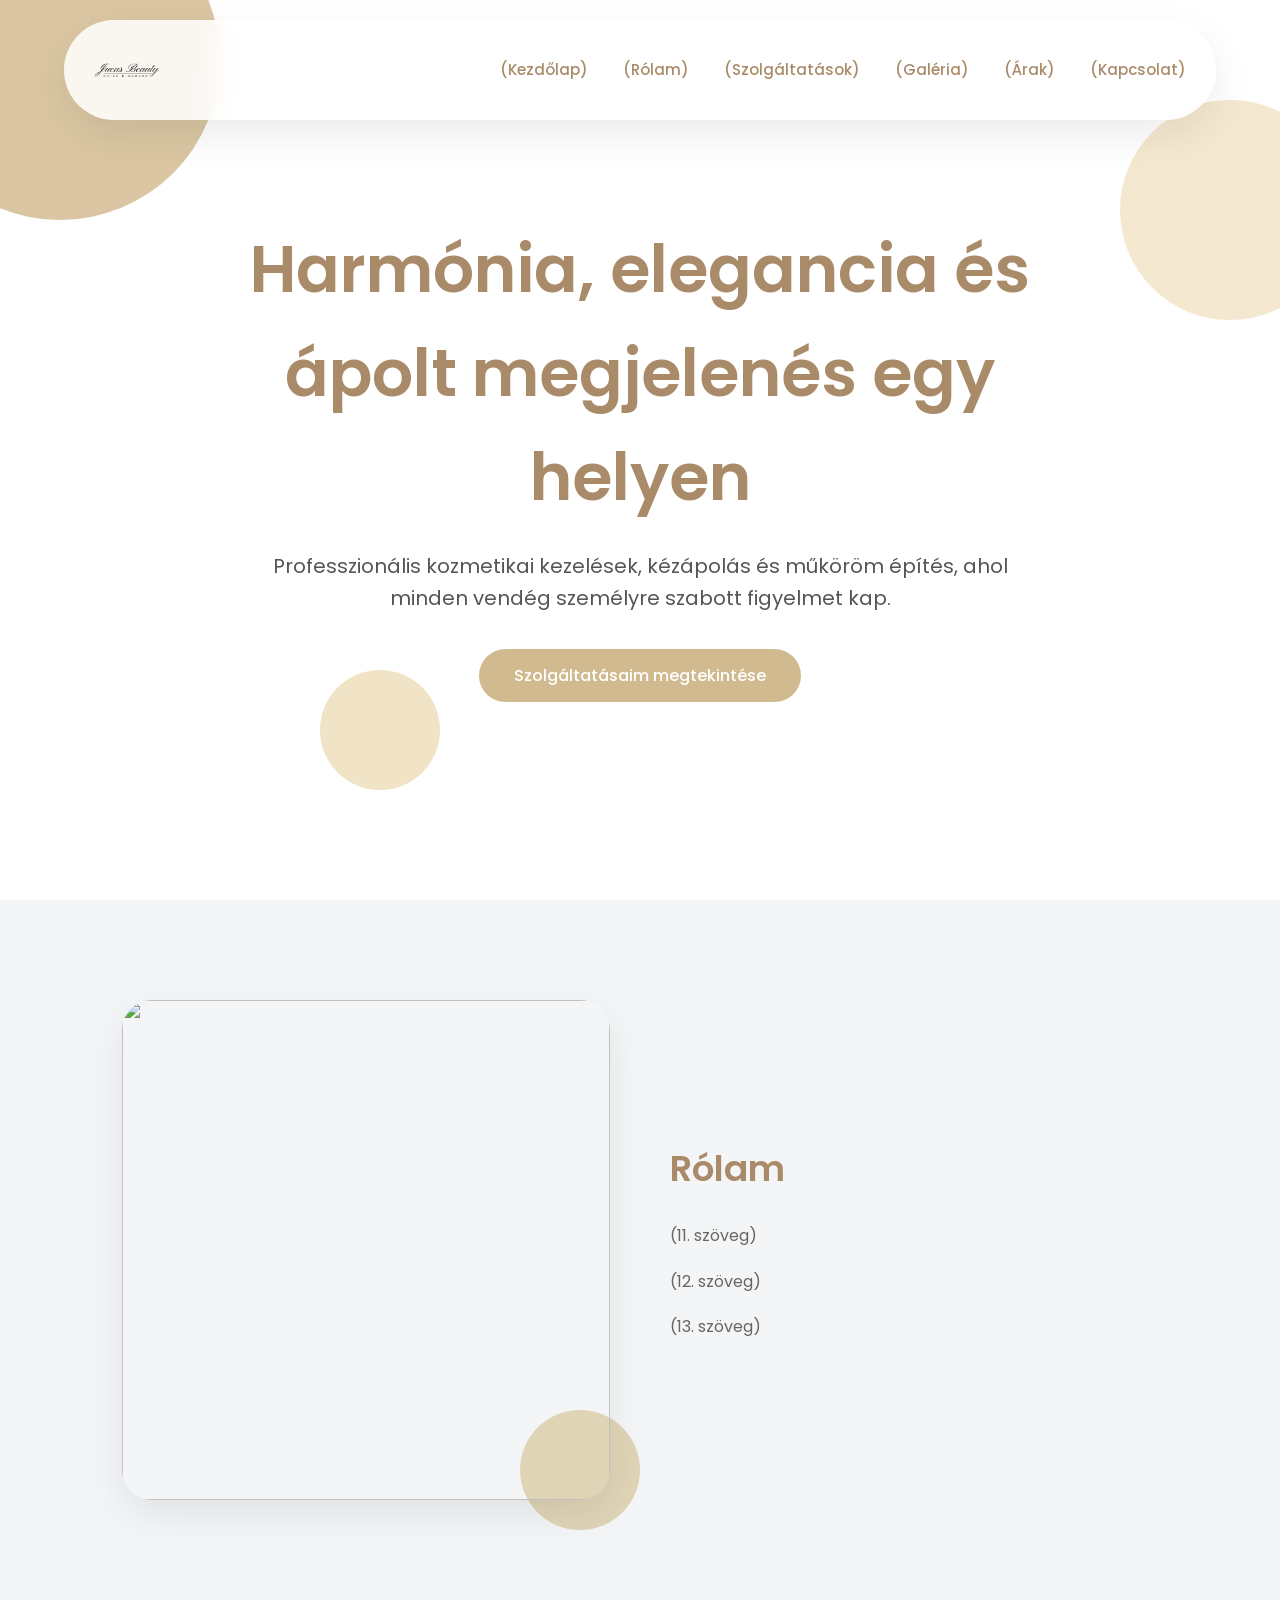
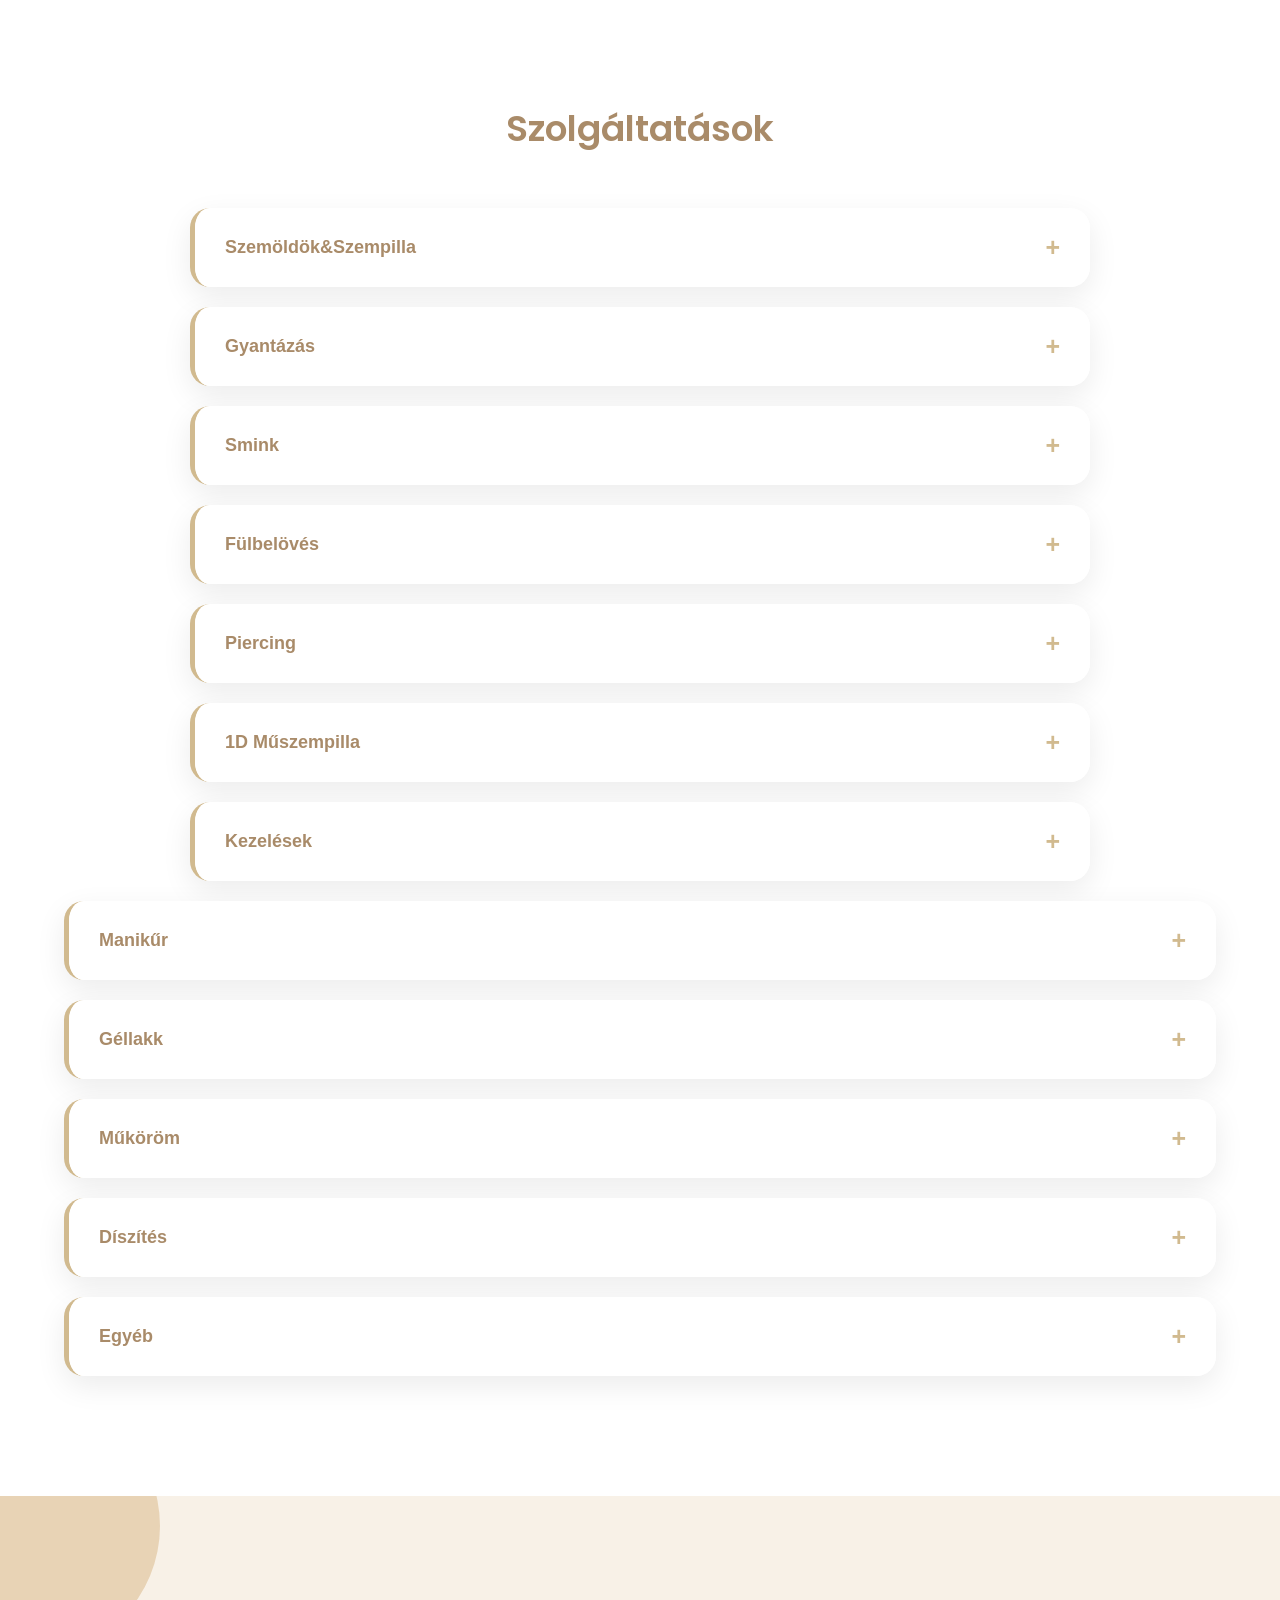
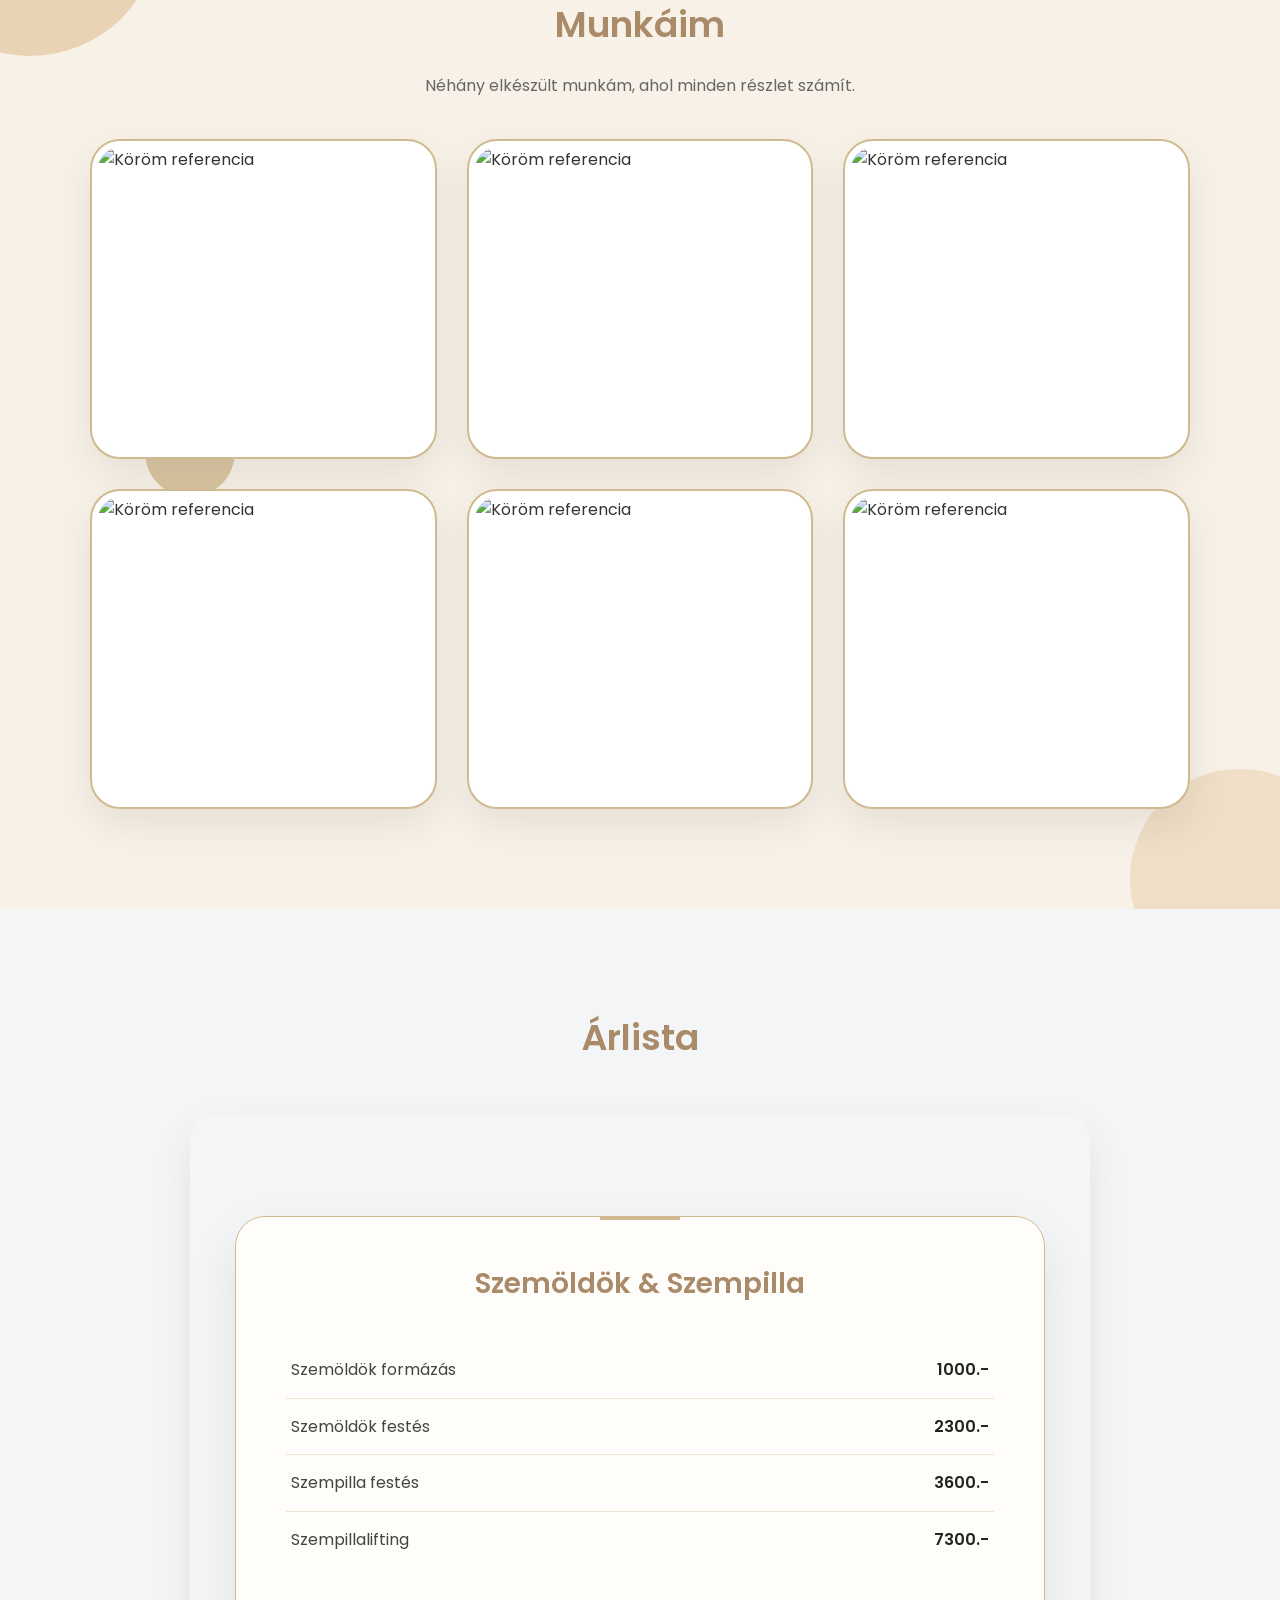
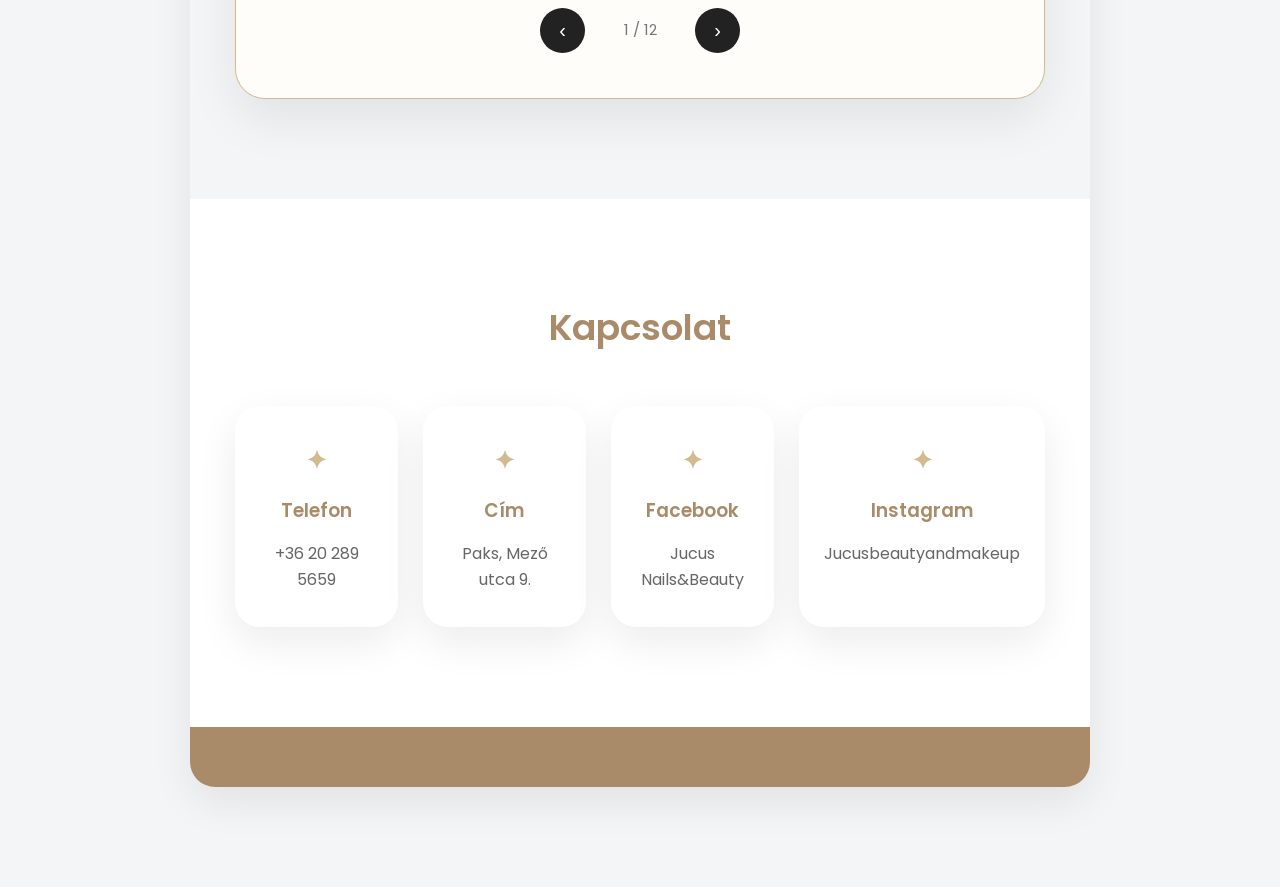
==== index.html @ 6b084287 "Add files via upload" ====
<!DOCTYPE html>
<html lang="hu">
<head>
    <meta charset="UTF-8">
    <meta name="viewport" content="width=device-width, initial-scale=1.0">
    <title>Jucus Beauty&Nails</title>

    <link rel="stylesheet" href="style.css">


    <link rel="icon" href="images/logo.png">

    <link href="https://fonts.googleapis.com/css2?family=Poppins:wght@300;400;500;600;700&display=swap" rel="stylesheet">

</head>

<body>

<!-- ================= NAVBAR ================= -->

<header>

<nav class="navbar">

<div class="logo">

<img src="images/logo.png" alt="Logo" onclick="openLogo()">

</div>

<ul>

<li><a href="#home">(Kezdőlap)</a></li>

<li><a href="#about">(Rólam)</a></li>

<li><a href="#services">(Szolgáltatások)</a></li>

<li><a href="#gallery">(Galéria)</a></li>

<li><a href="#prices">(Árak)</a></li>

<li><a href="#contact">(Kapcsolat)</a></li>

</ul>

<div class="hamburger">

<span></span>
<span></span>
<span></span>

</div>

</nav>

</header>

<!-- ================= HERO ================= -->

<section id="home" class="hero">

    <div class="circle circle-one"></div>
    <div class="circle circle-two"></div>
    <div class="circle circle-three"></div>


<div class="hero-content">

<h1>Harmónia, elegancia és ápolt megjelenés egy helyen</h1>

<p>Professzionális kozmetikai kezelések, kézápolás és műköröm építés, ahol minden vendég személyre szabott figyelmet kap.</p>

<a href="#services" class="btn">
Szolgáltatásaim megtekintése
</a>

</div>

</section>

<!-- ================= ABOUT ================= -->

<section id="about">

<div class="container">

<div class="about-image">

<img src="images/about.jpg">

</div>

<div class="about-text">

<h2>Rólam</h2>

<p>(11. szöveg)</p>

<p>(12. szöveg)</p>

<p>(13. szöveg)</p>

</div>

</div>

</section>

<!-- ================= SERVICES ================= -->

<section id="services" class="fade-in">

<h2>Szolgáltatások</h2>

<div class="accordion">

<div class="accordion-item">

<button class="accordion-header">

Szemöldök&Szempilla

</button>

<div class="accordion-content">

<p>
    ✦ Szemöldök formázás<br>
    ✦ Szemöldök festés<br>
    ✦ Szempilla festés<br>
    ✦ Szempillalifting</p>

</div>

</div>

<div class="accordion-item">

<button class="accordion-header">

Gyantázás

</button>

<div class="accordion-content">

<p> ✦ Bajusz<br>
    ✦ Áll<br>
    ✦ Arc<br>
    ✦ Lábszár<br>
    ✦ Comb<br>
    ✦ Teljes láb<br>
    ✦ Kar könyékig<br>
    ✦ Teljes kar<br>
    ✦ Bikini vonal<br>
    ✦ Intim<br>
    ✦ Hónalj<br>
    ✦ Mellkas<br>
    ✦ Hát<br></p>

</div>

</div>

<div class="accordion-item">

<button class="accordion-header">

Smink

</button>

<div class="accordion-content">

<p> ✦ Nappali Smink<br>
    ✦ Alkalmi Smink<br>
    ✦ Esküvői Smink<br>
    (Tartalmazza a próbasminket)</p>

</div>

</div>

<div class="accordion-item">

<button class="accordion-header">

Fülbelövés

</button>

<div class="accordion-content">

<p>✦ Studex System 75 </p>

</div>

</div>

<div class="accordion-item">

<button class="accordion-header">

Piercing

</button>

<div class="accordion-content">

<p> ✦ Fül<br>
    ✦ Orr<br>
    ✦ Köldök<br>
    ✦ 3% Hidrogén-peroxid oldat<br></p>

</div>

</div>

<div class="accordion-item">

<button class="accordion-header">

1D Műszempilla

</button>

<div class="accordion-content">

<p> ✦ Új szett<br>
    ✦ Töltés<br>
    ✦ Leoldás<br></p>

</div>

</div>

<div class="accordion-item">

<button class="accordion-header">

Kezelések

</button>


<div class="accordion-content">


<div class="treatment">

<button class="treatment-title">
✦ Oxy Bubble Pod
</button>

<div class="treatment-text">
<p>
Az Oxy Bubble Pod egy innovatív, 4 az 1-ben kozmetikai arckezelési technológia, amely a szén-dioxid (CO₂) buborékok erejével belülről serkenti a bőr oxigénellátását, miközben gyengéden hámlaszt, tisztít és mélyen
</p>
</div>

</div>



<div class="treatment">

<button class="treatment-title">
✦ Thesera Telomer
</button>

<div class="treatment-text">
<p>
Professzionális bőrfiatalító hatóanyag-komplex, amely nem csupán a felszíni tüneteket kezeli, hanem sejtszinten, a sejtek biológiai órájára hatva lassítja az öregedési folyamatokat.
</p>
</div>

</div>



<div class="treatment">

<button class="treatment-title">
✦ Thesera Red 42 Kollagen
</button>

<div class="treatment-text">
<p>
Dél-koreai, prémium kategóriás anti-aging kozmetikai arckezelés, amely a 42 °C-os hőterápia, a vörös LED fény és a rétegzett kollagénstimuláció szinergiájára épül.
</p>
</div>

</div>



<div class="treatment">

<button class="treatment-title">
✦ Thesera Exosomas
</button>

<div class="treatment-text">
<p>
Egy orvosi tisztaságú, prémium kategóriás skin booster termékcsalád, amely az őssejtekből származó exoszómák és a fejlett kapszulázási technológia erejével sejtszinten javítja a bőrsejtek teljesítményét és állítja helyre a bőrszövetet.
</p>
</div>

</div>



<div class="treatment">

<button class="treatment-title">
  ✦ Thesera L.Lifting
</button>

<div class="treatment-text">
<p>
Egy világszerte rendkívül népszerű, dél-koreai „folyékony szálbehúzásként” ismert, non-invazív (tű- és fájdalommentes) kozmetikai arckezelés.
</p>
</div>

</div>



<div class="treatment">

<button class="treatment-title">
✦ Ribeskin Betterfill Kollagen
</button>

<div class="treatment-text">
<p>
Egy prémium kategóriás, dél-koreai kollagén-újraépítést támogató skin booster kezelés, olyan komplex hatóanyag-rendszer, amely a bőr saját vázszerkezetének (az extracelluláris mátrixnak vagy ECM-nek) a belső megújulását serkenti.
</p>
</div>

</div>



<div class="treatment">

<button class="treatment-title">
✦ Ribeskin Deep Shoot AA
</button>

<div class="treatment-text">
<p>
A RIBESKIN Deep Shoot AA (Anti-Aging) egy professzionális, többfunkciós skin booster kezelés. Az eljárás különlegessége egy innovatív, előretöltött fecskendő és az arra épített speciális Turtlepin (teknőstű) technológia.
</p>
</div>

</div>



<div class="treatment">

<button class="treatment-title">
✦ Ribeskin Deep Shoot HA
</button>

<div class="treatment-text">
<p>
A RIBESKIN Deep Shoot HA, a koreai márka professzionális, háromszoros erejű mélyhidratáló és szövetfeltöltő skin booster kezelése.
</p>
</div>

</div>



<div class="treatment">

<button class="treatment-title">
✦ Ribeskin Deep Shoot LUMI
</button>

<div class="treatment-text">
<p>
Hiperpigmentáció-elleni, bőrhalványító és tónus-egységesítő skin booster kezelése.
</p>
</div>

</div>



<div class="treatment">

<button class="treatment-title">
✦ Ribeskin Pink Aging
</button>

<div class="treatment-text">
<p>
 Egy prémium kategóriás, globálisan elismert dél-koreai all-in-one bőrfiatalító skin booster kezelés.
</p>
</div>

</div>



<div class="treatment">

<button class="treatment-title">
✦ Tisztítás
</button>

<div class="treatment-text">
<p>
Célja a pórusokban felhalmozódott felesleges faggyú, elhalt hámsejtek és szennyeződések (mitesszerek, pattanások) biztonságos, higiénikus eltávolítása, valamint a bőr gyulladásos folyamatainak csökkentése.
</p>
</div>

</div>



<div class="treatment">

<button class="treatment-title">
✦ Tini kezelés
</button>

<div class="treatment-text">
<p>
Tinédzserekre kifejlesztett kezelés, saját bőrtípusokhoz megfelelően.
</p>
</div>

</div>



<div class="treatment">

<button class="treatment-title">
✦ Masszázs és Pakolás
</button>

<div class="treatment-text">
<p>
Relaxációs folyamat, melyek célja a vendég teljeskörű ellazulása
</p>
</div>

</div>


</div>
</div>






</div>

</div>

<div class="accordion-item">

<button class="accordion-header">

Manikűr

</button>

<div class="accordion-content">

<p> ✦ Klasszikus manikűr<br>
    ✦ Manikűr lakkal</p>

</div>

</div>

<div class="accordion-item">

<button class="accordion-header">

Géllakk

</button>

<div class="accordion-content">

<p> ✦ Géllakk(erősítéssel)<br>
    ✦ Géllakk francia/babyboomer<br>
    ✦ Géllakk eltávolítás<br></p>

</div>

</div>

<div class="accordion-item">

<button class="accordion-header">

Műköröm

</button>

<div class="accordion-content">

<p> ✦ Új szett(Saját körömre, Sablonnal/Tippel)<br>
    ✦ Töltés<br>
    ✦ Francia/Babyboomer<br>
    ✦ Műköröm leszedés<br></p>

</div>

</div>

<div class="accordion-item">

<button class="accordion-header">

Díszítés

</button>

<div class="accordion-content">

<p> ✦ Extra díszítés<br>
    ✦ Kő, Matrica, Festés(Megbeszélés szerint)<br></p>

</div>

</div>

<div class="accordion-item">

<button class="accordion-header">

Egyéb

</button>

<div class="accordion-content">

<p> ✦ Javítás<br>
    ✦ Idegen anyag eltávolítása<br></p>

</div>

</div>

</div>

</section>


<!-- ================= Gallery ================= -->

<section id="gallery">

<h2>Munkáim</h2>

<p class="gallery-text">
Néhány elkészült munkám, ahol minden részlet számít.
</p>

<div class="gallery">

<img src="images/korm1.jpg" alt="Köröm referencia">
<img src="images/korm2.jpg" alt="Köröm referencia">
<img src="images/korm3.jpg" alt="Köröm referencia">
<img src="images/korm4.jpg" alt="Köröm referencia">
<img src="images/korm5.jpg" alt="Köröm referencia">
<img src="images/korm6.jpg" alt="Köröm referencia">

</div>

</section>

<!-- ================= PRICES ================= -->

<section id="prices">

<h2>Árlista</h2>

<div class="price-table">

<table>

<thead>



</thead>
 


<!-- ================= PRICES ================= -->

<section id="prices">




<div class="price-book">


<div class="price-page active">

<h3>Szemöldök & Szempilla</h3>

<p>Szemöldök formázás <span>1000.-</span></p>
<p>Szemöldök festés <span>2300.-</span></p>
<p>Szempilla festés <span>3600.-</span></p>
<p>Szempillalifting <span>7300.-</span></p>

</div>



<div class="price-page">

<h3>Gyantázás</h3>

<p>Bajusz <span>2500.-</span></p>
<p>Áll <span>2500.-</span></p>
<p>Arc <span>6500.-</span></p>
<p>Lábszár <span>5700.-</span></p>
<p>Comb <span>4400.-</span></p>
<p>Teljes láb <span>10100.-</span></p>
<p>Kar könyékig <span>3600.-</span></p>
<p>Teljes kar <span>4200.-</span></p>
<p>Bikini vonal <span>4900.-</span></p>
<p>Intim <span>6400.-</span></p>
<p>Hónalj <span>4200.-</span></p>
<p>Mellkas <span>5200.-</span></p>
<p>Hát <span>5200.-</span></p>

</div>



<div class="price-page">

<h3>Smink</h3>

<p>Nappali smink <span>12.000.-</span></p>
<p>Alkalmi smink <span>17.000.-</span></p>
<p>Esküvői smink <span>46.000.-</span></p>

</div>



<div class="price-page">

<h3>Fülbelövés</h3>

<p>Studex System 75 <span>9700.-</span></p>

</div>



<div class="price-page">

<h3>Piercing</h3>

<p>Fül <span>20.000.-</span></p>
<p>Orr <span>20.000.-</span></p>
<p>Köldök <span>20.000.-</span></p>
<p>Piercing csere <span>3000.-</span></p>
<p>3%-os Hidrogén-peroxid oldat <span>2190.-</span></p>

</div>



<div class="price-page">

<h3>1D Műszempilla</h3>

<p>Új szett <span>12.500.-</span></p>
<p>Töltés <span>7200.-</span></p>
<p>Leoldás <span>4800.-</span></p>

</div>



<div class="price-page">

<h3>Kezelések</h3>

<p>Oxy Bubble Pod <span>19.000.-</span></p>
<p>Thesera Telomer <span>36.000.-</span></p>
<p>Thesera Red 42 Kollagen <span>25.000.-</span></p>
<p>Thesera Exosomas <span>25.000.-</span></p>
<p>Thesera L.Lifting <span>35.000.-</span></p>
<p>Ribeskin Betterfill Kollagen <span>46.000.-</span></p>
<p>Ribeskin Deep Shoot AA <span>46.000.-</span></p>
<p>Ribeskin Deep Shoot HA <span>36.000.-</span></p>
<p>Ribeskin Deep Shoot LUMI <span>36.000.-</span></p>
<p>Ribeskin Pink Aging <span>36.000.-</span></p>
<p>Tisztito kezeles <span>18.200.-</span></p>
<p>Tini kezelés <span>14.500.-</span></p>
<p>Masszázs és Pakolás <span>14.400.-</span></p>

</div>



<div class="price-page">

<h3>Manikűr</h3>

<p>Klasszikus manikűr <span>2650.-</span></p>
<p>Manikűr lakkal <span>5750.-</span></p>

</div>



<div class="price-page">

<h3>Géllakk</h3>

<p>Géllakk erősítéssel <span>7500.-</span></p>
<p>Francia/Babyboomer <span>7900.-</span></p>
<p>Eltávolítás <span>4000.-</span></p>

</div>



<div class="price-page">

<h3>Műköröm</h3>

<p>Új szett (Saját körömre) <span>11.500.-</span></p>
<p>Új szett (Sablon/Tipp) <span>13.000.-</span></p>
<p>Francia/Babyboomer<span>+500.-</span></p>
<p>Töltés <span>9000.-</span></p>
<p>Leszedés <span>6000.-</span></p>

</div>



<div class="price-page">

<h3>Díszítés</h3>

<p>Extra díszítés <span>300.-/db</span></p>
<p>Kő, matrica, festés <span>Megbeszélés szerint</span></p>

</div>



<div class="price-page">

<h3>Egyéb</h3>

<p>Javítás <span>Megbeszélés szerint</span></p>
<p>Idegen anyag eltávolítás <span>6000.-</span></p>

</div>



<div class="price-buttons">

<button onclick="prevPrice()">‹</button>

<span id="pageNumber">
1 / 12
</span>

<button onclick="nextPrice()">›</button>

</div>


</div>


</section>


<!-- ================= CONTACT ================= -->

<section id="contact">

<h2>Kapcsolat</h2>

<div class="contact-box">

<div>

<h3>Telefon</h3>

<p><a href="tel:+36202895659">
    +36 20 289 5659
</a></p>

</div>

<div>

<h3>Cím</h3>

<p>
    <a href="https://www.google.com/maps/search/?api=1&query=Paks+Mező+utca+9" 
target="_blank">

Paks, Mező utca 9.

</a>
</p>

</div>

<div>

<h3>Facebook</h3>

<p>
    <a href="https://www.facebook.com/szepsegkuckopaks/" 
target="_blank">

Jucus Nails&Beauty

</a>
</p>

</div>

<div>

<h3>Instagram</h3>

<p>
    <a href="https://www.instagram.com/jucusbeautyandmakeup"
target="_blank">

Jucusbeautyandmakeup

</a>
</p>

</div>

</div>

</section>

<footer>

<p></p>

</footer>

<button id="topBtn">

↑

</button>


<div id="logoModal" class="logo-modal" onclick="closeLogo()">

    <img src="images/logo.png" alt="Nagy logo">

</div>


<script src="script.js"></script>



</body>
</html>
---- style.css ----
* {
    margin: 0;
    padding: 0;
    box-sizing: border-box;
}


html {
    scroll-behavior: smooth;
}


body {

    font-family: 'Poppins', sans-serif;
    background: #ffffff;
    color: #333;
    line-height: 1.6;

}


img {

    max-width: 100%;
    display: block;

}


a {

    text-decoration: none;
    color: inherit;

}


ul {

    list-style: none;

}


.container {

    width: 90%;
    max-width: 1200px;
    margin: auto;

}



/* =========================================
   2. SZÍNEK ÉS VÁLTOZÓK
========================================= */


:root {

    --primary-blue: #D1BA8F;

    --light-blue: #E0D4B7;

    --dark-blue: #A98B69;

    --gray: #f4f5f7;

    --dark-gray: #555;

    --white: #ffffff;

    --shadow:
    0 15px 40px rgba(0,0,0,0.08);

}



/* =========================================
   GOMBOK
========================================= */


.btn {

    display: inline-block;

    padding: 14px 35px;

    background: var(--primary-blue);

    color: white;

    border-radius: 50px;

    font-weight:500;

    transition:0.3s;

}



.btn:hover {

    background: var(--dark-blue);

    transform: translateY(-3px);

    box-shadow: 0 15px 35px var(--dark-blue);

}



/* =========================================
   CÍMEK
========================================= */


h1,h2,h3 {

    font-weight:600;

}


h2 {

    text-align:center;

    font-size:36px;

    margin-bottom:50px;

    color:var(--dark-blue);

}

/* =========================================
   3. NAVBAR
========================================= */


header {

    position:fixed;

    color: var(--light-blue);

    top:0;

    width:100%;

    z-index:1000;

}



.navbar {


    width:90%;

    max-width:1200px;

    margin:10px auto;

    padding:15px 30px;


    display:flex;

    justify-content:space-between;

    align-items:center;


    background:rgba(255,255,255,0.85);

    backdrop-filter:blur(15px);


    border-radius:50px;


    box-shadow:var(--shadow);


}



.logo img {

    width: 70px;

}



.navbar ul {


    display:flex;

    gap:25px;


}



.navbar ul li a {


    font-size:15px;

    font-weight:500;

    color:var(--dark-blue);

    transition:0.3s;


}



.navbar ul li a:hover {


    color:var(--primary-blue);


}



/* Hamburger */


.hamburger {

    display:none;

    cursor:pointer;

}


.hamburger span {

    display:block;

    width:25px;

    height:3px;

    background:#333;

    margin:5px;

    border-radius:5px;

}



/* =========================================
   HERO SZEKCIÓ
========================================= */


.hero {


    height:100vh;

    position:relative;

    display:flex;

    align-items:center;

    justify-content:center;

    overflow:hidden;


}



.hero-image {


    position:absolute;

    width:100%;

    height:100%;

    object-fit:cover;


}



.hero-overlay {


    position:absolute;

    inset:0;

    background:

    linear-gradient(

    rgba(255,255,255,0.35),

    rgba(255,255,255,0.65)

    );


    z-index:1;


}



.hero-content {


    position:relative;

    z-index:2;

    text-align:center;

    max-width:800px;


}



.hero-content h1 {


    font-size:65px;

    color:var(--dark-blue);

    margin-bottom:20px;


}



.hero-content p {


    font-size:20px;

    color:#555;

    margin-bottom:35px;


}

/* =========================================
   3. NAVBAR
========================================= */


header {

    position:fixed;

    top:0;

    width:100%;

    z-index:1000;

}



.navbar {


    width:90%;

    max-width:1200px;

    margin:20px auto;

    padding:15px 30px;


    display:flex;

    justify-content:space-between;

    align-items:center;


    background:rgba(255,255,255,0.85);

    backdrop-filter:blur(15px);


    border-radius:50px;


    box-shadow:var(--shadow);


}



.logo img {

    width:70px;

}



.navbar ul {


    display:flex;

    gap:35px;


}



.navbar ul li a {


    font-size:15px;

    font-weight:500;

    color:var(--dark-blue);

    transition:0.3s;


}



.navbar ul li a:hover {


    color:var(--primary-blue);


}



/* Hamburger */


.hamburger {

    display:none;

    cursor:pointer;

}


.hamburger span {

    display:block;

    width:25px;

    height:3px;

    background:#333;

    margin:5px;

    border-radius:5px;

}



/* =========================================
   HERO SZEKCIÓ
========================================= */


.hero {

    min-height:100vh;

    padding-top:120px;

    position:relative;

    display:flex;

    align-items:center;

    justify-content:center;

    overflow:hidden;

}



.hero-image {


    position:absolute;

    width:100%;

    height:100%;

    object-fit:cover;


}



.hero-overlay {


    position:absolute;

    inset:0;

    background:

    linear-gradient(

    rgba(255,255,255,0.35),

    rgba(255,255,255,0.65)

    );


    z-index:1;


}



.hero-content {


    position:relative;

    z-index:2;

    text-align:center;

    max-width:800px;


}



.hero-content h1 {


    font-size:65px;

    color:var(--dark-blue);

    margin-bottom:20px;


}



.hero-content p {


    font-size:20px;

    color:#555;

    margin-bottom:35px;


}

/* =========================================
   HERO ANIMÁCIÓ
========================================= */


.hero-content {


    animation:fadeUp 1s ease;


}



@keyframes fadeUp {


    from {

        opacity:0;

        transform:translateY(40px);

    }


    to {

        opacity:1;

        transform:translateY(0);

    }


}



/* =========================================
   SZEKCIÓK ÁLTALÁNOSAN
========================================= */


section {


    padding:100px 5%;


}



#about,
#prices {


    background:var(--gray);


}



/* KÉP HELYEK */


.placeholder {


    background:#ddd;

    min-height:300px;

    display:flex;

    align-items:center;

    justify-content:center;

    color:#777;

    border-radius:20px;


}

/* =========================================
   ABOUT / RÓLAM SZEKCIÓ
========================================= */


#about .container {

    display:grid;

    grid-template-columns:1fr 1fr;

    gap:60px;

    align-items:center;

}



.about-image {

    position:relative;

}



.about-image img {

    width:100%;

    height:500px;

    object-fit:cover;

    border-radius:30px;

    box-shadow:var(--shadow);

}



.about-text h2 {

    text-align:left;

    margin-bottom:25px;

}



.about-text p {

    color:#666;

    margin-bottom:20px;

    font-size:16px;

}



/* dekorációs elem */

.about-image::after {


    content:"";

    position:absolute;

    width:120px;

    height:120px;

    background:var(--light-blue);

    border-radius:50%;


    bottom:-30px;

    right:-30px;


    z-index:-1;


}

/* =========================================
   SERVICES / SZOLGÁLTATÁSOK
========================================= */


#services {

    background:white;

}



#services > h2 {


    margin-bottom:50px;


}



.accordion {


    max-width:900px;

    margin:auto;


}



.accordion-item {


    margin-bottom:20px;

    background:white;


    border-radius:20px;


    overflow:hidden;

    border-left:5px solid var(--primary-blue);


    box-shadow:

    0 10px 30px rgba(0,0,0,0.08);


}



.accordion-header {


    width:100%;


    padding:25px 30px;


    border:none;


    background:white;


    text-align:left;


    font-size:18px;


    font-weight:600;


    color:var(--dark-blue);


    cursor:pointer;


    display:flex;


    justify-content:space-between;


    align-items:center;


    transition:.3s;


}



.accordion-header:hover {


    background:var(--light-blue);


}



/* kis plusz jel */


.accordion-header::after {


    content:"+";


    font-size:25px;


    color:var(--primary-blue);


}



.accordion-header.active::after {


    content:"−";


}



/* lenyíló tartalom */


.accordion-content {


    max-height:0;


    overflow:hidden;


    transition:max-height .4s ease;


    background:#fafafa;


}

.accordion-content.open {
    overflow:visible;
}


.accordion-content p {


    padding:25px 30px;


    color:#666;


}

/* =========================================
   SERVICE HOVER EFFEKT
========================================= */


.accordion-item {


    transition:.3s;


}



.accordion-item:hover {


    transform:translateY(-5px);


}



/* szolgáltatás háttér dekoráció */


#services::before {


    content:"";


    position:absolute;


}


/* =========================================
   PRICES / ÁRLISTA
========================================= */


#prices {

    background:var(--gray);

}



.price-table {


    max-width:900px;

    margin:auto;

    background:white;

    border-radius:25px;

    overflow:hidden;

    box-shadow:var(--shadow);


}



.price-table table {


    width:100%;

    border-collapse:collapse;


}



.price-table thead {


    background:var(--dark-blue);

    color:white;


}



.price-table th {


    padding:22px;

    text-align:left;

    font-size:17px;


}



.price-table td {


    padding:20px 22px;

    border-bottom:1px solid #eee;

    color:#555;


}



.price-table tr {


    transition:.3s;


}



.price-table tbody tr:hover {


    background:var(--light-blue);


}



.price-table td:last-child {


    color:var(--primary-blue);

    font-weight:600;


}



.price-table tbody tr:last-child td {


    border-bottom:none;


}


/* =========================================
   CONTACT / KAPCSOLAT
========================================= */


#contact {


    background:white;


}



.contact-box {


    max-width:1100px;

    margin:auto;


    display:grid;


    grid-template-columns:

    repeat(4,1fr);


    gap:25px;


}



.contact-box div {


    background:white;


    padding:35px 25px;


    text-align:center;


    border-radius:25px;


    box-shadow:var(--shadow);


    transition:.3s;


}



.contact-box div:hover {


    transform:translateY(-8px);


}



.contact-box h3 {


    color:var(--dark-blue);

    margin-bottom:15px;


}



.contact-box p {


    color:#666;


}



/* ikon hely előkészítés */


.contact-box h3::before {


    content:"✦";

    display:block;

    color:var(--primary-blue);

    font-size:25px;

    margin-bottom:15px;


}


/* =========================================
   FOOTER
========================================= */


footer {


    background:var(--dark-blue);


    color:white;


    text-align:center;


    padding:30px;


}



footer p {


    font-size:14px;


}



/* =========================================
   VISSZA A TETEJÉRE GOMB
========================================= */


#topBtn {


    position:fixed;


    right:30px;


    bottom:30px;


    width:50px;


    height:50px;


    border-radius:50%;


    border:none;


    background:var(--primary-blue);


    color:white;


    font-size:22px;


    cursor:pointer;


    display:none;


    box-shadow:var(--shadow);


    transition:.3s;


}



#topBtn:hover {


    background:var(--dark-blue);


    transform:translateY(-5px);


}


/* =========================================
   RESPONSIVE DESIGN
========================================= */


/* TABLET */

@media(max-width: 992px){


    .navbar {

        padding:15px 20px;

    }


    .navbar ul {

        gap:20px;

    }



    .hero-content h1 {


        font-size:50px;


    }



    #about .container {


        grid-template-columns:1fr;


    }



    .about-image img {


        height:400px;


    }



    .contact-box {


        grid-template-columns:

        repeat(2,1fr);


    }



}





/* =========================================
   MOBIL
========================================= */


@media(max-width:768px){


body {

    overflow-x:hidden;

}

.gallery {

    grid-template-columns:repeat(2,1fr);

    gap:12px;

}


.gallery img {

    height:180px;

    border-radius:20px;

    padding:4px;

}

/* NAVBAR */


.navbar {

    margin-top:10px;

}



.navbar ul {


    position:absolute;


    top:80px;


    left:0;


    width:100%;


    background:white;


    flex-direction:column;


    align-items:center;


    padding:30px;


    gap:25px;


    border-radius:25px;


    box-shadow:var(--shadow);


    transform:translateY(-150%);


    transition:.4s;


}



.navbar ul.active {


    transform:translateY(0);


}





.hamburger {


    display:block;


}





/* HERO */


.hero {

    min-height:100vh;

    padding-top:80px;

    position:relative;

    display:flex;

    align-items:center;

    justify-content:center;

    overflow:hidden;

}


.hero-content {

    width:90%;

    max-width:400px;

    margin-top:20px;

}



.hero-content h1 {

    font-size:30px;

    line-height:1.2;

    word-break:normal;

}


.hero-content p {


    font-size:16px;


}




.btn {

    padding:14px 30px;

    display:inline-block;

}





/* CÍMEK */


h2 {


    font-size:28px;


}



/* ABOUT */


.about-text {


    text-align:center;


}



.about-text h2 {


    text-align:center;


}



.about-image img {

    width:100%;

    height:auto;

    border-radius:25px;

}





/* SERVICES */


.accordion-header {

    padding:18px;

    font-size:15px;

    text-align:left;

}


.accordion-content p {


    padding:20px;


}





/* PRICE TABLE */

.price-table {
    overflow:hidden;
    width:100%;
    border-radius:20px;
}


.price-table table {
    min-width:0;
    width:100%;
    font-size:14px;
}


.price-table th {
    padding:15px 10px;
    font-size:14px;
}


.price-table td {
    padding:15px 10px;
}


.price-table td:last-child {
    white-space:nowrap;
}





/* CONTACT */


.contact-box{
    grid-template-columns:1fr;
    gap: 15px;
}


.contact-box div {

    width:100%;

    text-align:center;

}



.contact-box div {


    padding:30px;


}



/* TOP BUTTON */


#topBtn {


    right:20px;


    bottom:20px;


}

.circle-one {

    width:200px;

    height:200px;

}


.circle-two {

    width:140px;

    height:140px;

}


.circle-three {

    width:90px;

    height:90px;

}

}


/* =========================================
   SCROLL ANIMÁCIÓK
========================================= */


.fade-in {


    opacity:0;


    transform:translateY(30px);


    transition:1s;


}



.fade-in.show {


    opacity:1;


    transform:translateY(0);


}



/* KIJELÖLÉS */


::selection {


    background:var(--primary-blue);


    color:white;


}


/* =========================================
   HERO HÁTTÉR KARIKÁK
========================================= */


.hero {

    position:relative;

    overflow:hidden;

    background:white;

}



.hero-content {

    position:relative;

    z-index:5;

}



.circle {

    position:absolute;

    border-radius:50%;

    z-index:1;

}



/* bal felső nagy kör */

.circle-one {

    width:320px;

    height:320px;

    background:#DAC6A2;

    top:-100px;

    left:-100px;

}



/* jobb oldali kör */

.circle-two {

    width:220px;

    height:220px;

    background:#F5E8D0;

    right:-60px;

    top:100px;

}



/* alsó kis kör */

.circle-three {

    width:120px;

    height:120px;

    background:#F1E3C5;

    bottom:110px;

    left:25%;

}

/* MOZGO KÖR */


.circle {

    animation: lebeges 6s ease-in-out infinite;

}


@keyframes lebeges {

    0%, 100% {

        transform: translateY(0);

    }


    50% {

        transform: translateY(-20px);

    }

}




/* LOGO NAGYÍTÁS */

.logo-modal {

    display:none;

    position:fixed;

    top:0;

    left:0;

    width:100%;

    height:100%;

    background:rgba(0,0,0,0.75);

    z-index:99999;

    justify-content:center;

    align-items:center;

}


.logo-modal img {

    width:400px;

    max-width:80%;

    border-radius:30px;

    animation:zoomLogo .3s ease;

}



@keyframes zoomLogo {

    from {

        transform:scale(0.5);

    }


    to {

        transform:scale(1);

    }

}
.logo img {

    cursor:pointer;

    transition:0.3s;

}


.logo img:hover {

    transform:scale(1.08);

}



/* MOBIL FIX */


* {
    box-sizing:border-box;
}


img {
    max-width:100%;
    height:auto;
}



/* =========================================
   GÖRGETÉSRE BEÚSZÓ ANIMÁCIÓ
========================================= */


.fade-in {

    opacity:0;

    transform:translateY(40px);

    transition:1s ease;

}


.fade-in.show {

    opacity:1;

    transform:translateY(0);

}

/* =========================================
   GALÉRIA
========================================= */


#gallery {

    background:white;

}


.gallery-text {

    text-align:center;

    color:#666;

    margin-top:-30px;

    margin-bottom:40px;

}



.gallery {

    max-width:1100px;

    margin:auto;

    display:grid;

    grid-template-columns:repeat(3,1fr);

    gap:30px;

}



.gallery img {

    width:100%;

    height:320px;

    object-fit:cover;

    border-radius:30px;

    border:2px solid var(--primary-blue);

    padding:6px;

    background:white;

    box-shadow:var(--shadow);

    transition:.4s;

}


.gallery img:hover {

    transform: scale(1.03);

}


/* =========================================
   GALÉRIA BÉZS HÁTTÉR + DEKOR KÖRÖK
========================================= */

#gallery {

    background:#F8F1E7;

    position:relative;

    overflow:hidden;

}


/* dekor körök */

#gallery::before,
#gallery::after {

    content:"";

    position:absolute;

    border-radius:50%;

    z-index:0;

}


/* bal felső nagy kör */

#gallery::before {

    width:260px;

    height:260px;

    background:#E8D3B5;

    top:-100px;

    left:-100px;

}


/* jobb alsó nagy kör */

#gallery::after {

    width:220px;

    height:220px;

    background:#F0DFC6;

    bottom:-80px;

    right:-70px;

}


/* képek és szöveg a körök fölött */

#gallery h2,
#gallery .gallery-text,
#gallery .gallery {

    position:relative;

    z-index:2;

}

#gallery .gallery::before {

    content:"";

    position:absolute;

    width:90px;

    height:90px;

    background:#DAC6A2;

    border-radius:50%;

    top:40%;

    left:5%;

    z-index:-1;

}


#gallery .gallery::after {

    content:"";

    position:absolute;

    width:120px;

    height:120px;

    background:#F5E8D0;

    border-radius:50%;

    top:20%;

    right:8%;

    z-index:-1;

}




/* =========================================
   PRÉMIUM LAPOZHATÓ ÁRLISTA
========================================= */


.price-book {

    max-width:900px;

    margin:auto;

    background:#fffdf9;

    border:1px solid var(--primary-blue);

    border-radius:30px;

    padding:45px 50px;

    box-shadow:
    0 20px 50px rgba(0,0,0,0.08);

    position:relative;

    overflow:hidden;

}



/* dekorációs arany vonal */

.price-book::before {

    content:"";

    position:absolute;

    top:0;

    left:50%;

    transform:translateX(-50%);

    width:80px;

    height:3px;

    background:var(--primary-blue);

}



/* oldalak */


.price-page {

    display:none;

    animation:priceFade .4s ease;

}



.price-page.active {

    display:block;

}



@keyframes priceFade {

    from {

        opacity:0;

        transform:translateX(20px);

    }


    to {

        opacity:1;

        transform:translateX(0);

    }

}



/* kategória cím */


.price-page h3 {

    text-align:center;

    color:var(--dark-blue);

    font-size:28px;

    margin-bottom:35px;

    font-weight:600;

}



/* sorok */


.price-page p {

    display:flex;

    justify-content:space-between;

    align-items:center;

    padding:15px 5px;

    border-bottom:1px solid #eee5d5;

    color:#444;

    font-size:16px;

}



.price-page p:last-child {

    border-bottom:none;

}



.price-page span {

    color:#222;

    font-weight:600;

}



/* LAPOZÓ */


.price-buttons {

    display:flex;

    justify-content:center;

    align-items:center;

    gap:25px;

    margin-top:40px;

}



.price-buttons button {


    width:45px;

    height:45px;


    border-radius:50%;


    border:none;


    background:#222;


    color:white;


    font-size:20px;


    cursor:pointer;


    transition:.3s;


}



.price-buttons button:hover {


    background:var(--primary-blue);

    transform:translateY(-3px);

}



/* oldalszám */


#pageNumber {


    font-size:15px;

    color:#777;

    min-width:60px;

    text-align:center;


}



/* MOBIL */

@media(max-width:768px){


.price-book {


    width:100%;

    padding:35px 22px;

    border-radius:25px;

    min-height:520px;


}



.price-page h3 {


    font-size:22px;

    margin-bottom:25px;


}



.price-page p {


    font-size:14px;

    padding:13px 0;


}



.price-buttons {


    margin-top:30px;

    gap:20px;


}



.price-buttons button {


    width:40px;

    height:40px;

    font-size:18px;


}



}




/* =========================================
   KEZELÉSEK BELSŐ LENYÍLÓ ELEMEK
========================================= */


.treatment {

    border-bottom:1px solid #eee;

    display:block;

}


.treatment-title {

    width:100%;

    padding:16px 25px;

    border:none;

    background:#fafafa;

    text-align:left;

    font-size:16px;

    font-weight:500;

    color:var(--dark-blue);

    cursor:pointer;

    transition:.3s;

    position:relative;

}



.treatment-title:hover {

    background:#F5E8D0;

    padding-left:35px;

}



.treatment-title::after {

    content:"+";

    position:absolute;

    right:25px;

    font-size:22px;

    color:var(--primary-blue);

    transition:.3s;

}



.treatment-title.active::after {

    content:"−";

}



.treatment-text {

    max-height:0;

    overflow:hidden;

    background:white;

    transition:max-height .4s ease;

}

.treatment-text.show {

    max-height:300px;

}



.treatment-text p {

    padding:20px 25px;

    color:#666;

    font-size:15px;

    line-height:1.7;

}



/* kis arany díszcsík */

.treatment:first-child {

    border-top:1px solid #D1BA8F;

}



.treatment:last-child {

    border-bottom:1px solid #D1BA8F;

}



/* MOBIL */

@media(max-width:768px){


    .treatment-title {

        padding:15px 18px;

        font-size:15px;

    }


    .treatment-title:hover {

        padding-left:22px;

    }


    .treatment-title::after {

        right:18px;

    }


    .treatment-text p {

        padding:18px;

        font-size:14px;

    }

}
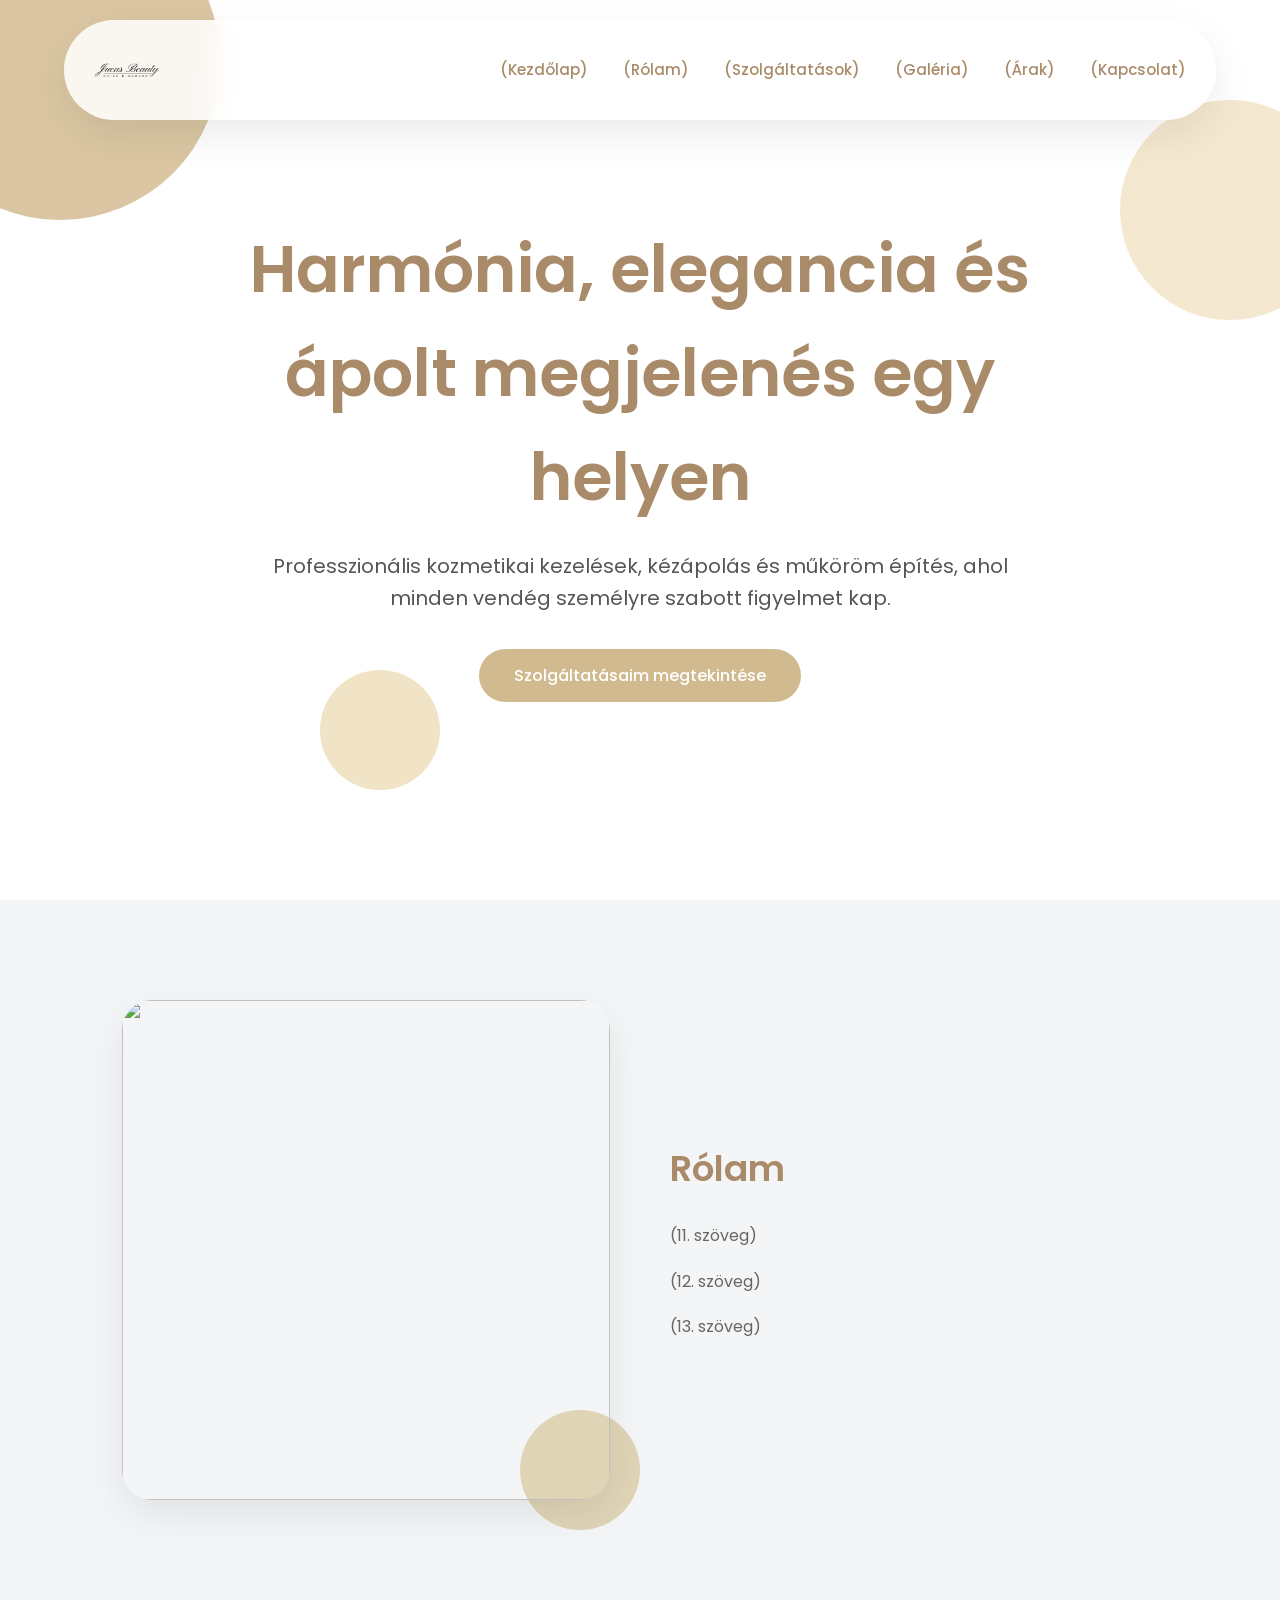
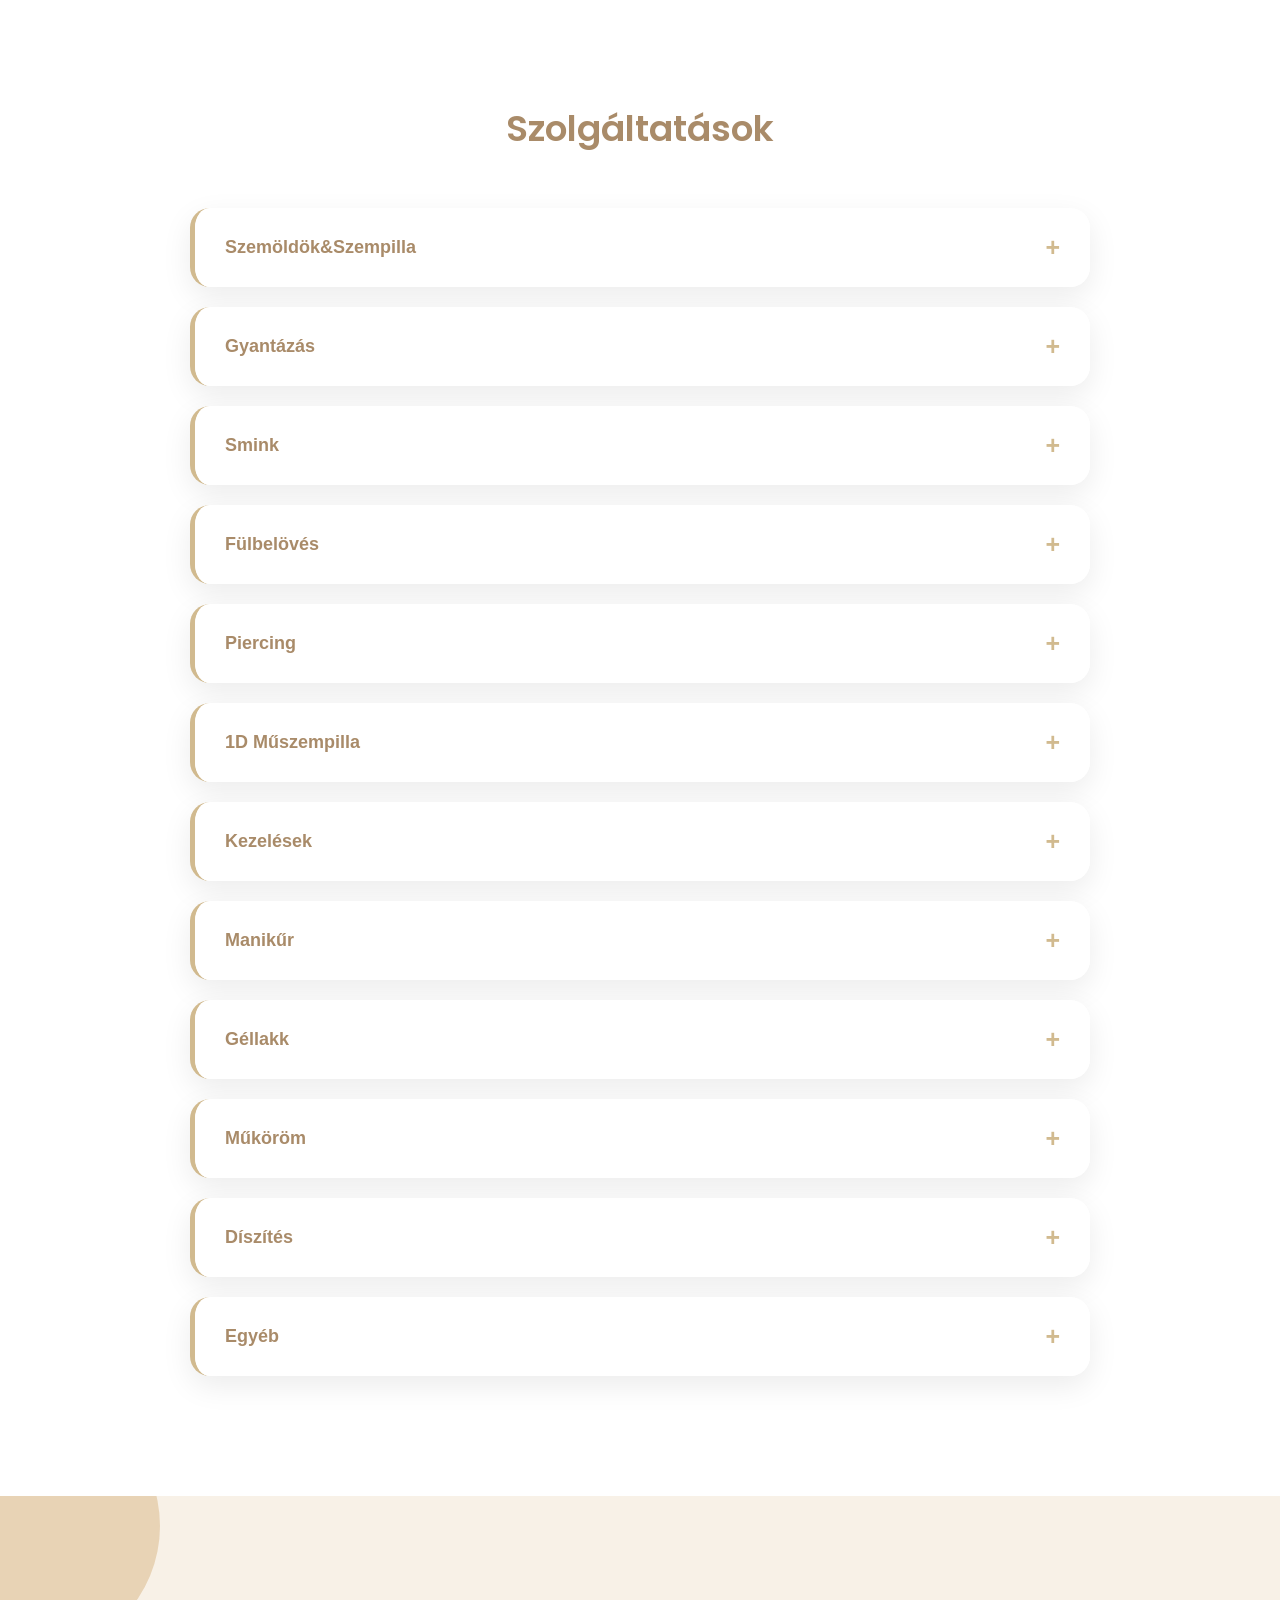
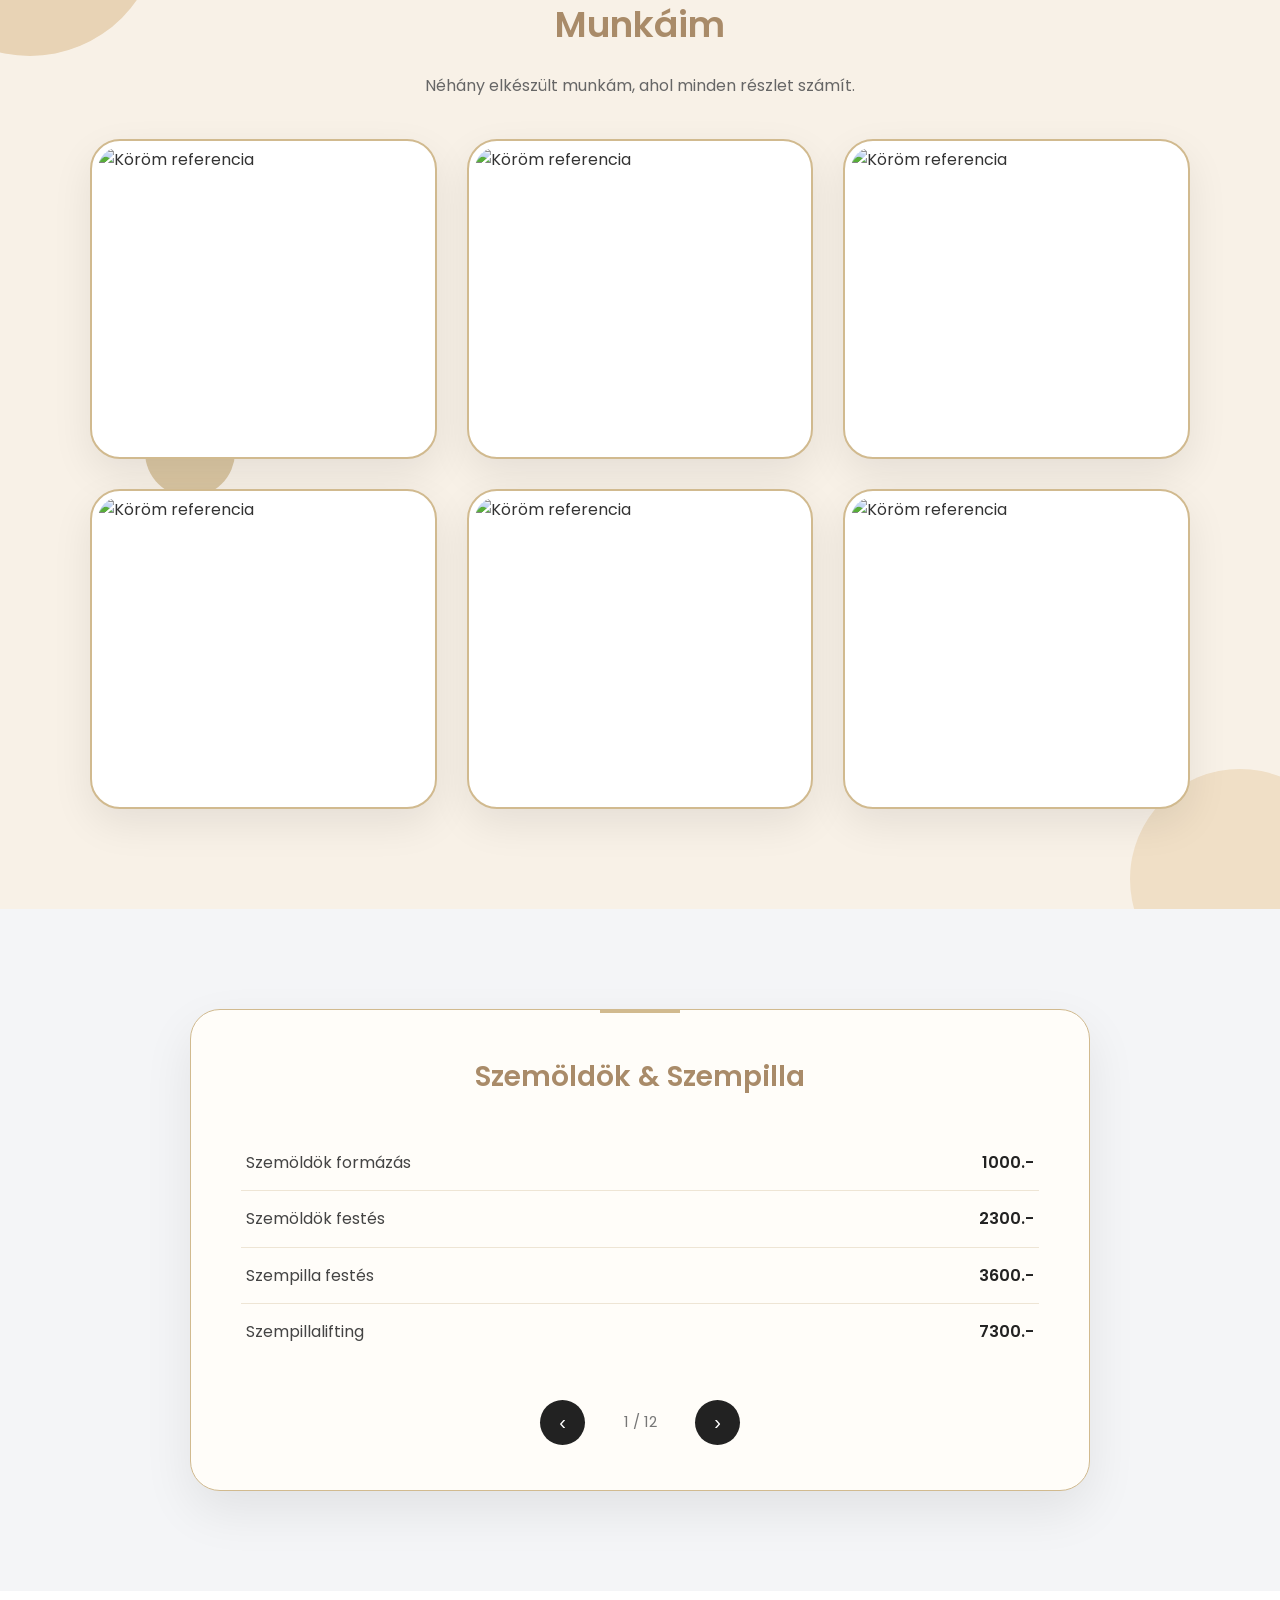
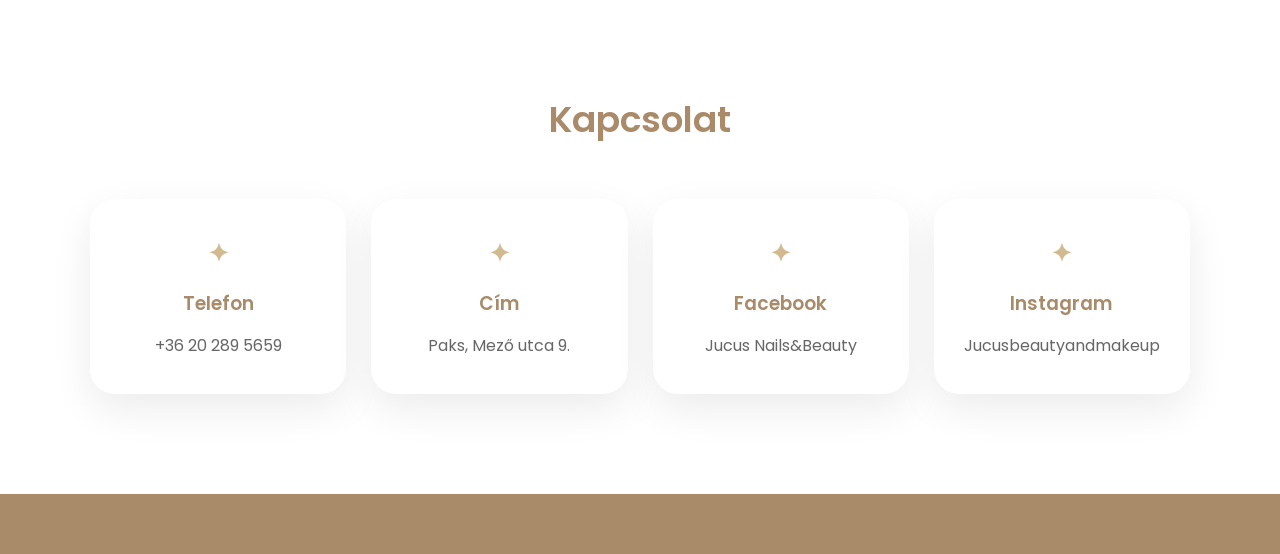
==== commit b0229a29: "Add files via upload" ====
--- a/index.html
+++ b/index.html
@@ -459,13 +459,6 @@
 
 
 
-
-
-
-</div>
-
-</div>
-
 <div class="accordion-item">
 
 <button class="accordion-header">
@@ -571,33 +564,17 @@
 
 <div class="gallery">
 
-<img src="images/korm1.jpg" alt="Köröm referencia">
-<img src="images/korm2.jpg" alt="Köröm referencia">
-<img src="images/korm3.jpg" alt="Köröm referencia">
-<img src="images/korm4.jpg" alt="Köröm referencia">
-<img src="images/korm5.jpg" alt="Köröm referencia">
-<img src="images/korm6.jpg" alt="Köröm referencia">
+<img src="images/korm1.jpg" alt="Köröm referencia"onclick=" openImage(this)">
+<img src="images/korm2.jpg" alt="Köröm referencia"onclick=" openImage(this)">
+<img src="images/korm3.jpg" alt="Köröm referencia"onclick=" openImage(this)">
+<img src="images/korm4.jpg" alt="Köröm referencia"onclick=" openImage(this)">
+<img src="images/korm5.jpg" alt="Köröm referencia"onclick=" openImage(this)">
+<img src="images/korm6.jpg" alt="Köröm referencia"onclick=" openImage(this)">
 
 </div>
 
 </section>
 
-<!-- ================= PRICES ================= -->
-
-<section id="prices">
-
-<h2>Árlista</h2>
-
-<div class="price-table">
-
-<table>
-
-<thead>
-
-
-
-</thead>
- 
 
 
 <!-- ================= PRICES ================= -->
@@ -880,7 +857,25 @@
 </div>
 
 
+
+<div id="imageModal" class="image-modal">
+
+    <button class="prev-btn" onclick="prevImage()">‹</button>
+
+    <img id="modalImage" src="" alt="Nagyított kép">
+
+    <button class="next-btn" onclick="nextImage()">›</button>
+
+</div>
+
 <script src="script.js"></script>
+
+
+
+
+
+
+
 
 
 
--- a/style.css
+++ b/style.css
@@ -964,7 +964,7 @@
 }
 
 .accordion-content.open {
-    overflow:visible;
+    overflow:hidden;
 }
 
 
@@ -2760,4 +2760,127 @@
 
     }
 
-}+}
+
+
+/* Kép nagyítás */
+
+.image-modal{
+
+    position:fixed;
+    inset:0;
+
+    background:rgba(0,0,0,.75);
+
+    backdrop-filter:blur(8px);
+
+    display:flex;
+
+    justify-content:center;
+    align-items:center;
+
+    opacity:0;
+    visibility:hidden;
+
+    transition:.3s;
+
+    z-index:99999;
+
+}
+
+.image-modal.show{
+
+    opacity:1;
+    visibility:visible;
+
+}
+
+.image-modal img{
+
+    max-width:90%;
+    max-height:90vh;
+
+    border-radius:25px;
+
+    border:4px solid white;
+
+    box-shadow:0 20px 60px rgba(0,0,0,.5);
+
+    animation:zoomImage .25s ease;
+
+}
+
+@keyframes zoomImage{
+
+    from{
+
+        transform:scale(.8);
+        opacity:0;
+
+    }
+
+    to{
+
+        transform:scale(1);
+        opacity:1;
+
+    }
+
+}
+
+.prev-btn,
+.next-btn {
+
+    position:absolute;
+
+    top:50%;
+
+    transform:translateY(-50%);
+
+    width:50px;
+
+    height:50px;
+
+    border-radius:50%;
+
+    border:none;
+
+    background:white;
+
+    color:#A98B69;
+
+    font-size:35px;
+
+    cursor:pointer;
+
+    z-index:10;
+
+    transition:.3s;
+
+}
+
+
+.prev-btn:hover,
+.next-btn:hover {
+
+    background:#D1BA8F;
+
+    color:white;
+
+}
+
+
+.prev-btn {
+
+    left:40px;
+
+}
+
+
+.next-btn {
+
+    right:40px;
+
+}
+
+
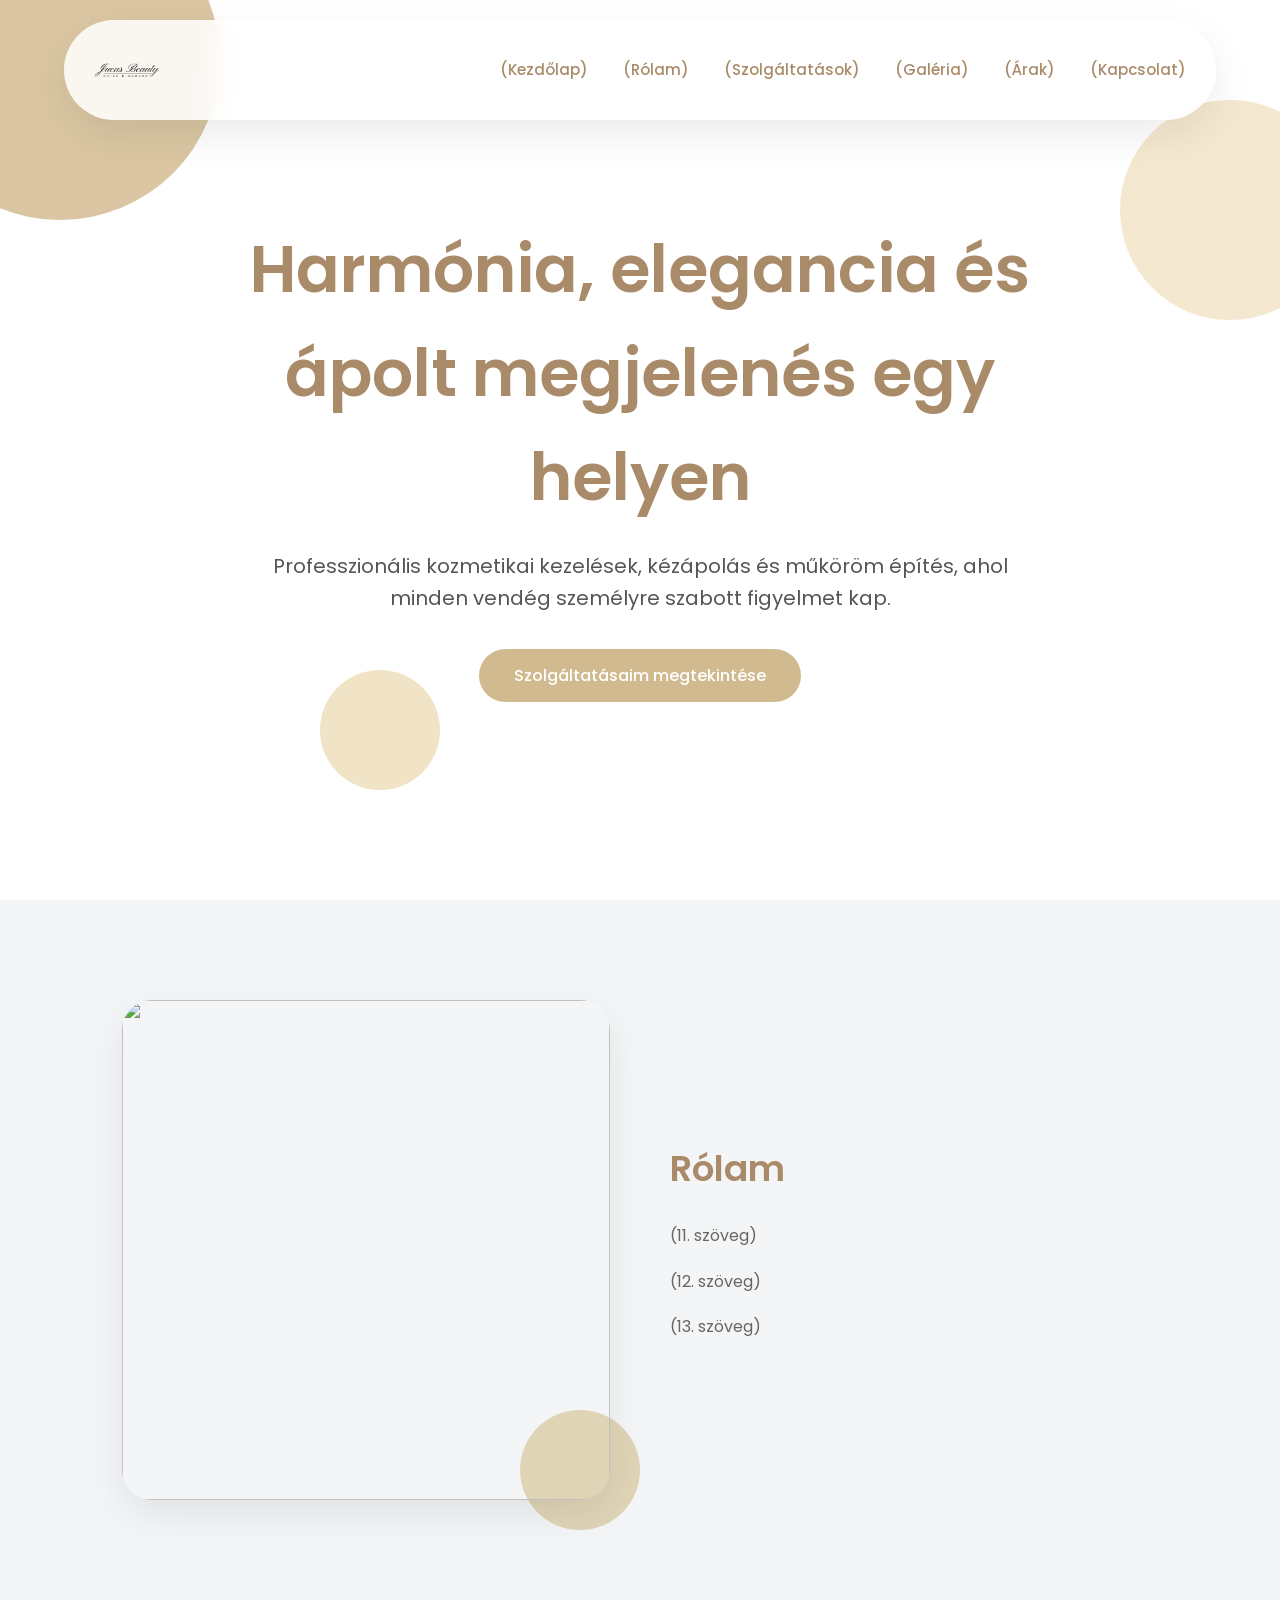
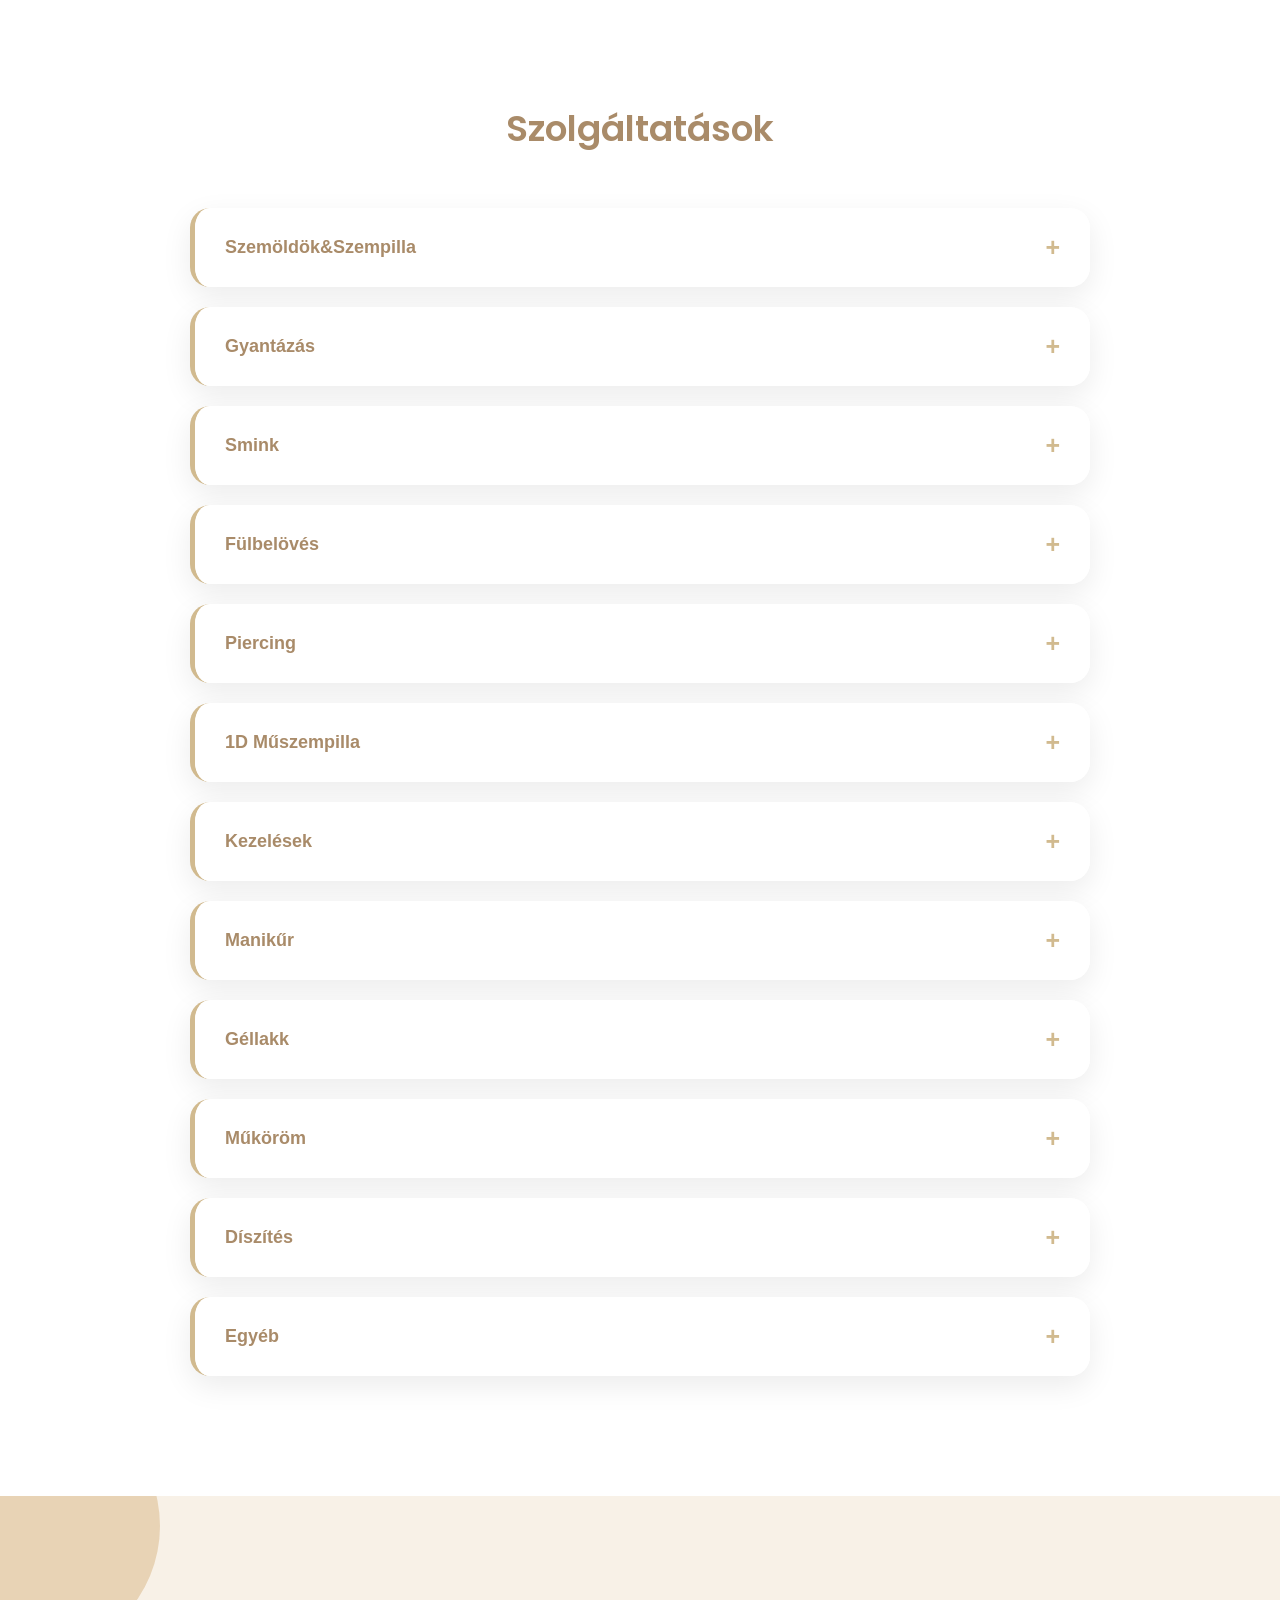
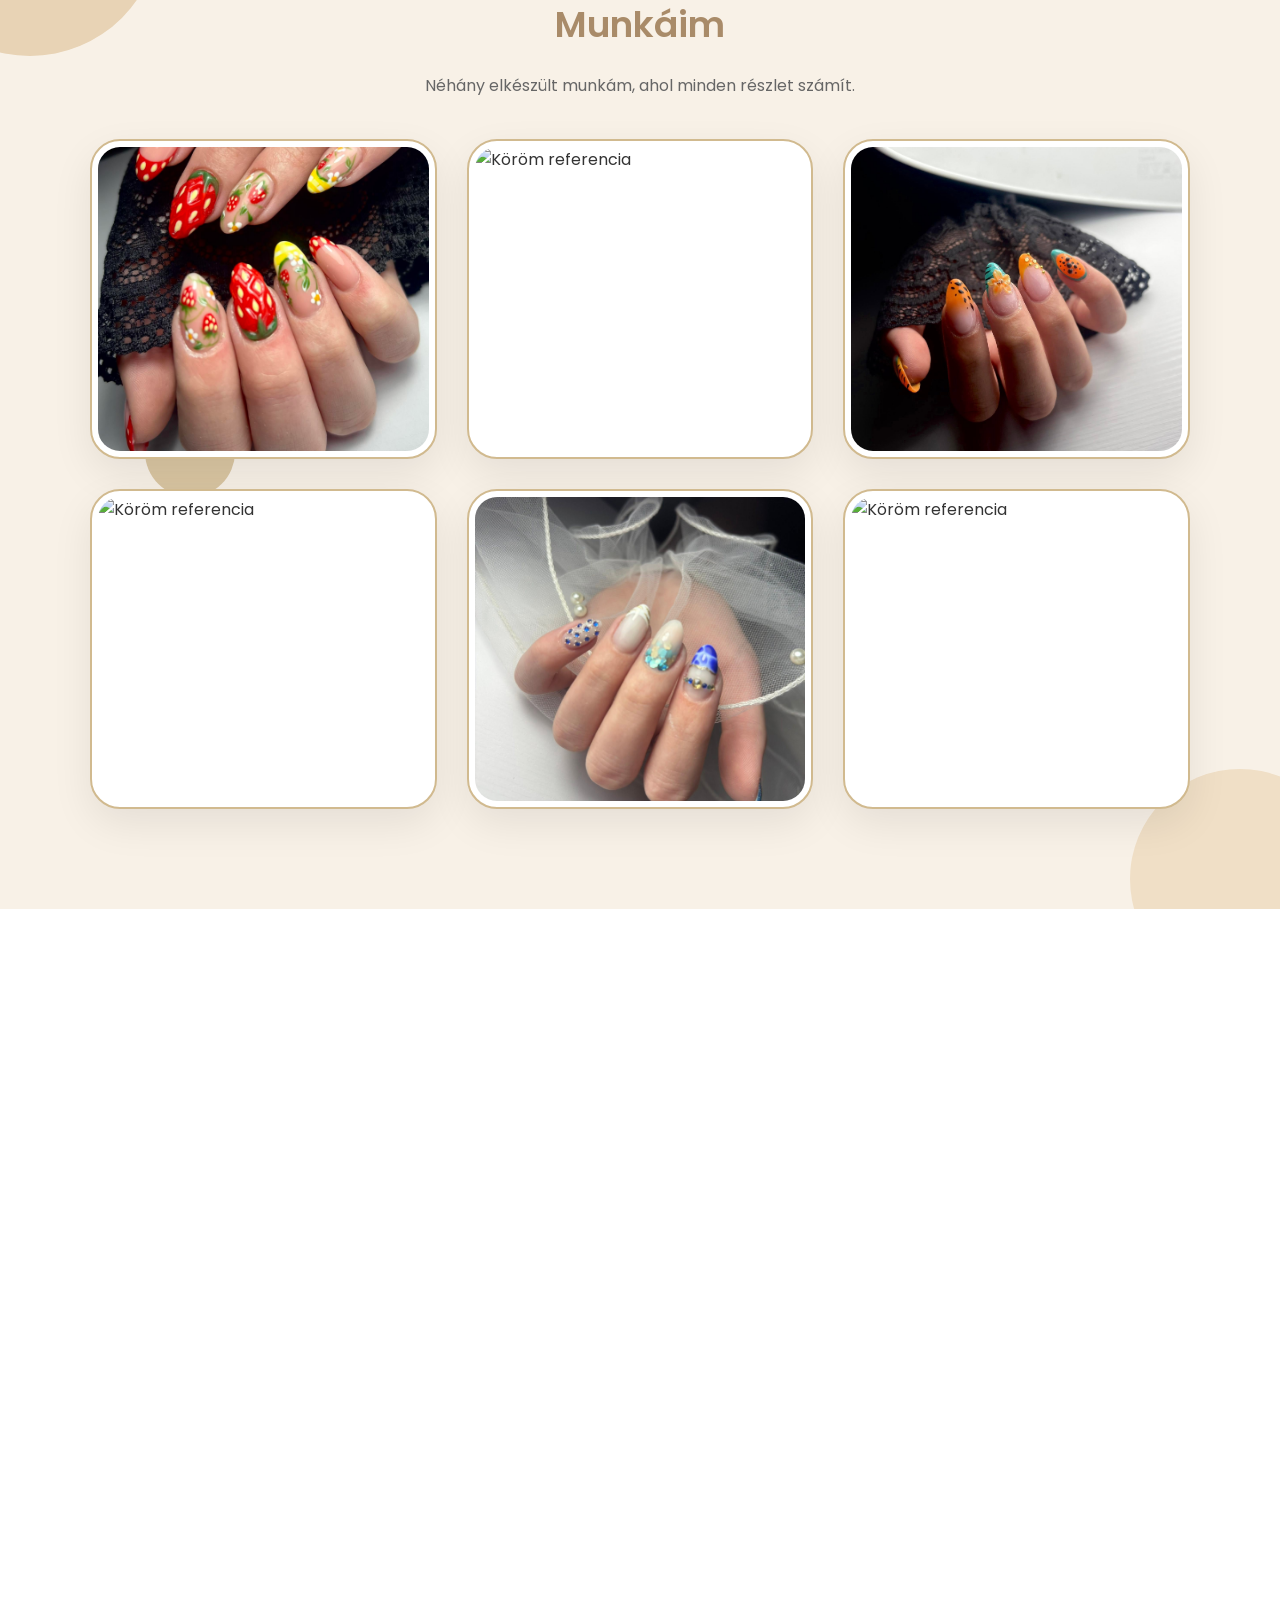
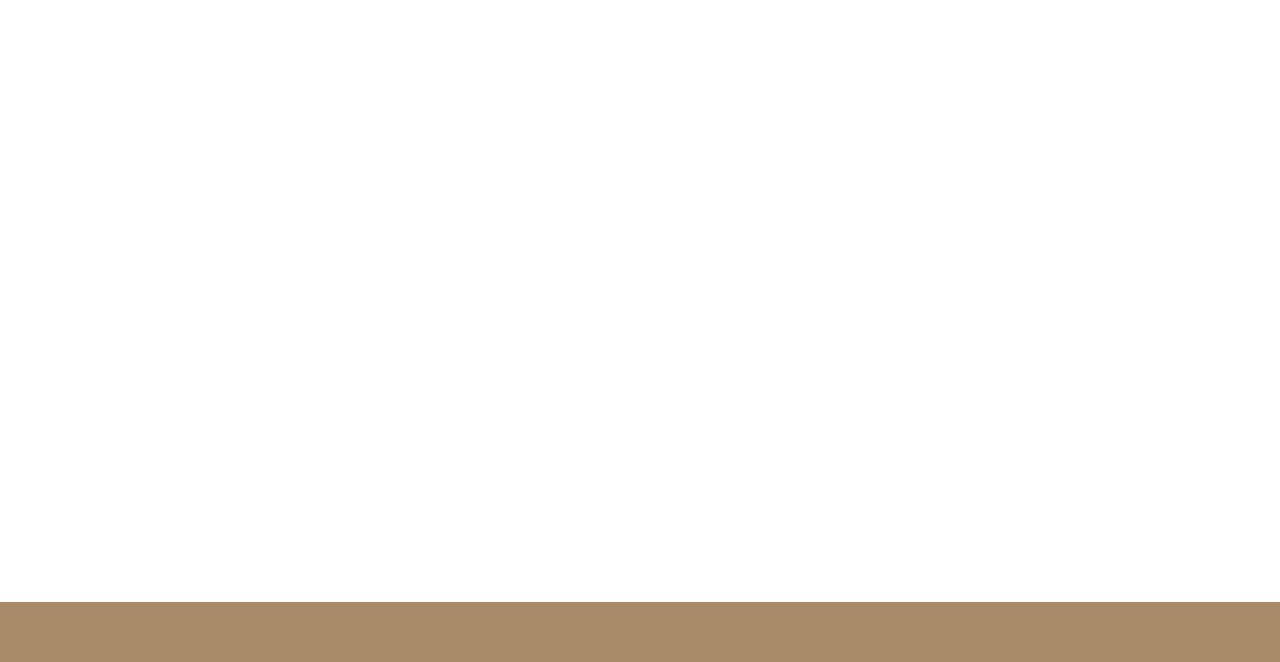
==== commit ab2cbc65: "Add files via upload" ====
--- a/index.html
+++ b/index.html
@@ -581,7 +581,7 @@
 
 <section id="prices">
 
-
+<h2>Árlista</h2>
 
 
 <div class="price-book">
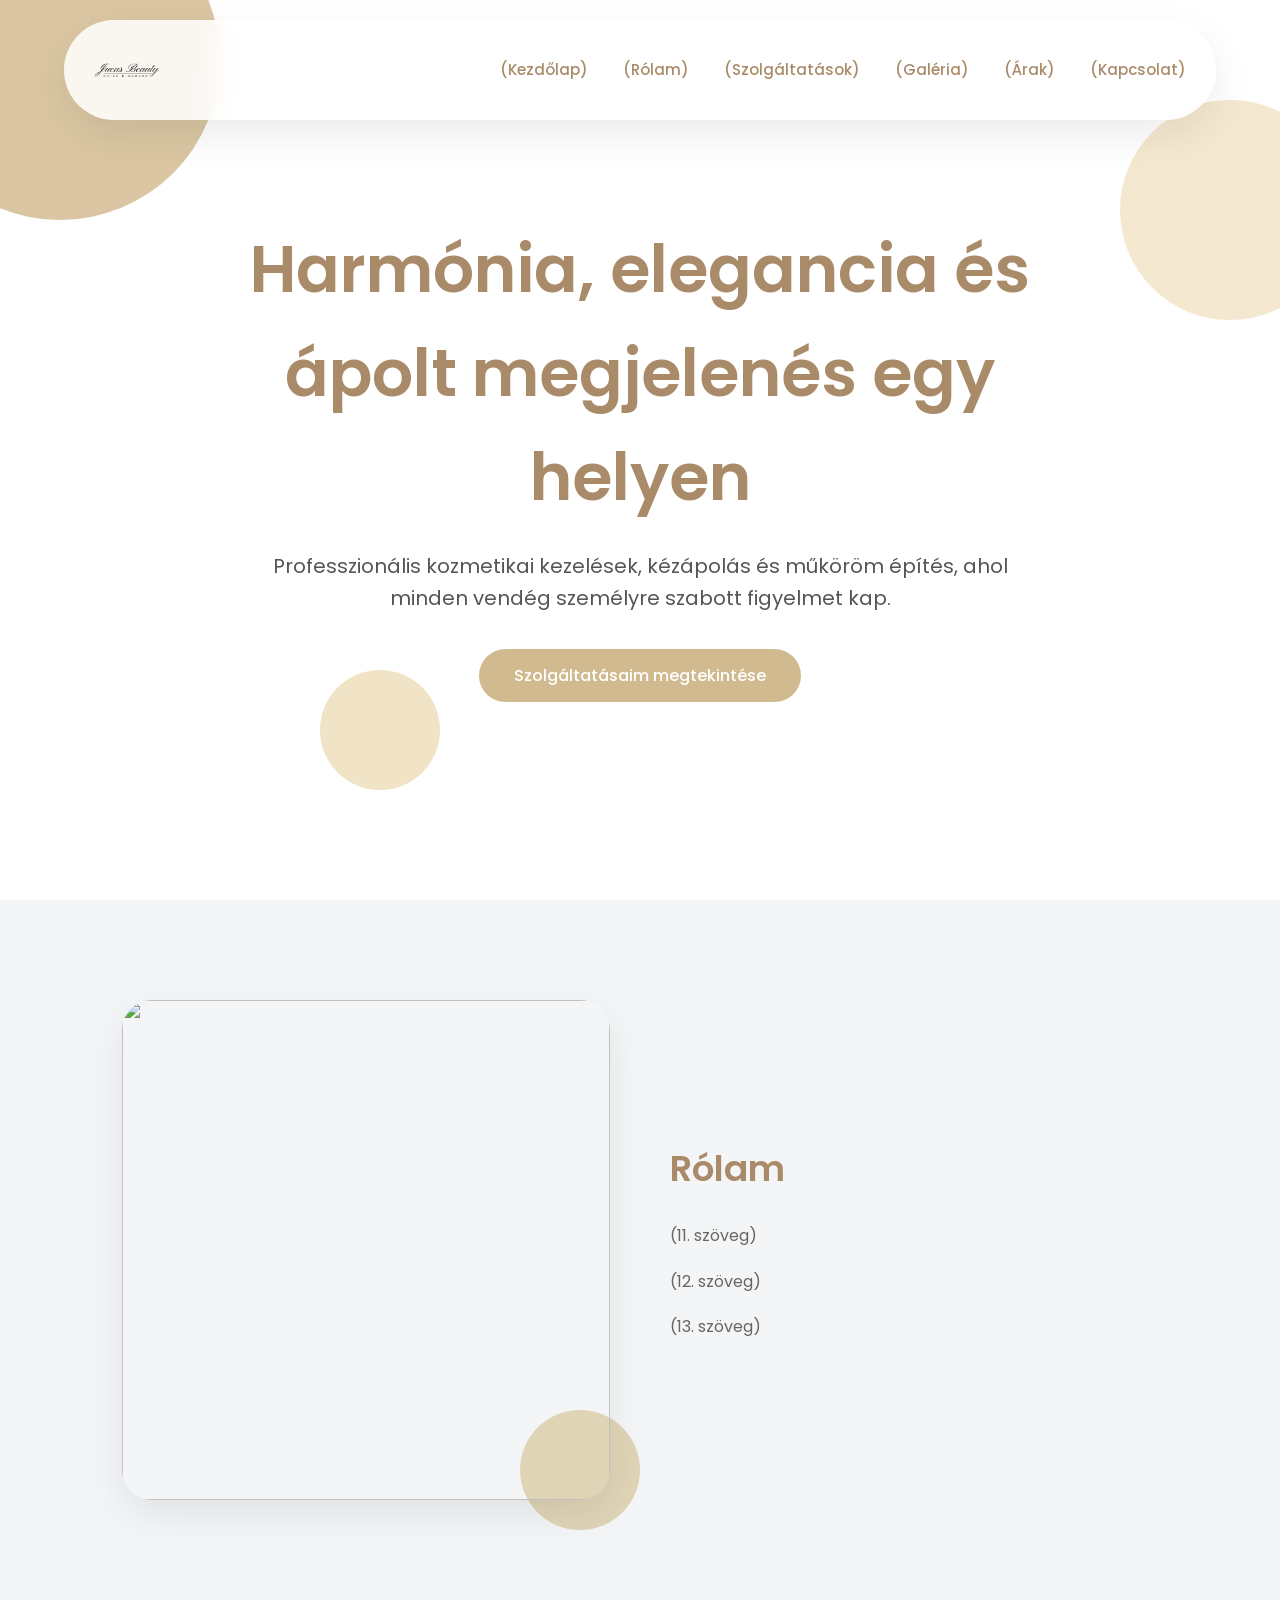
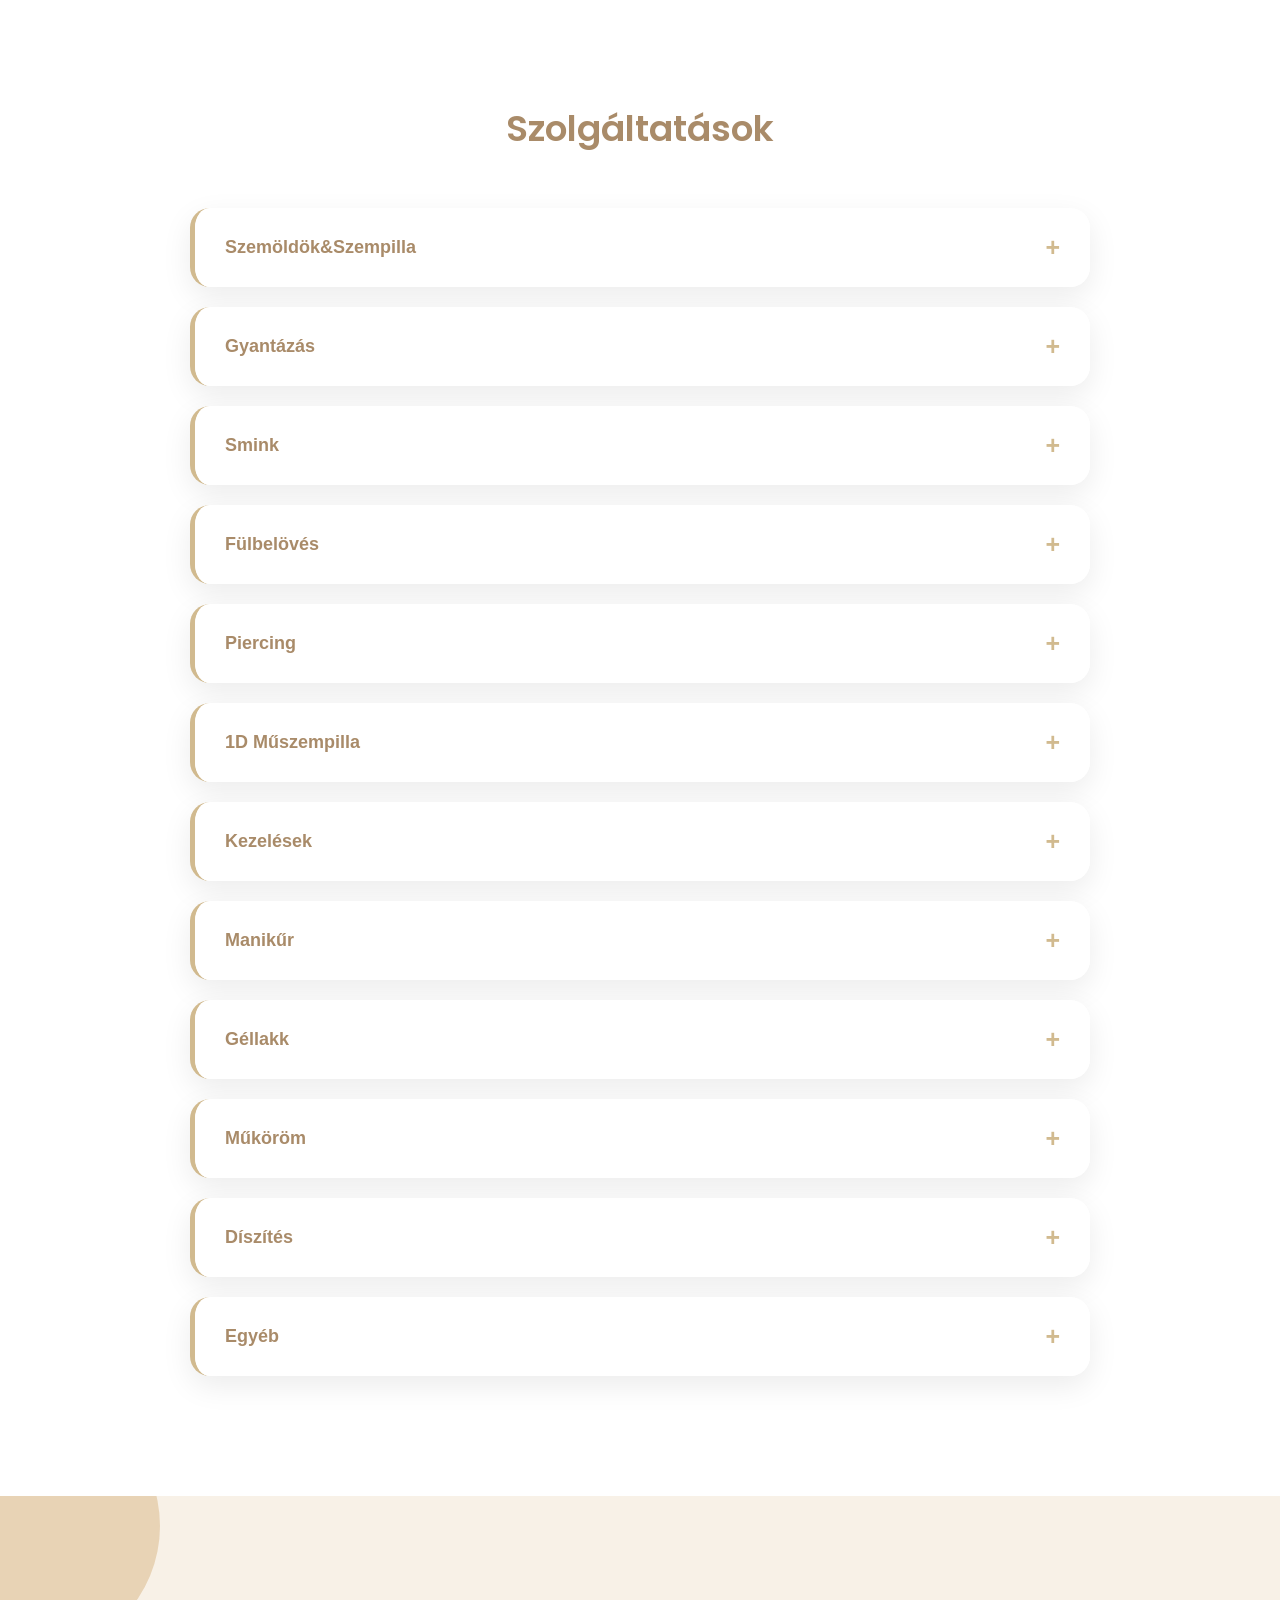
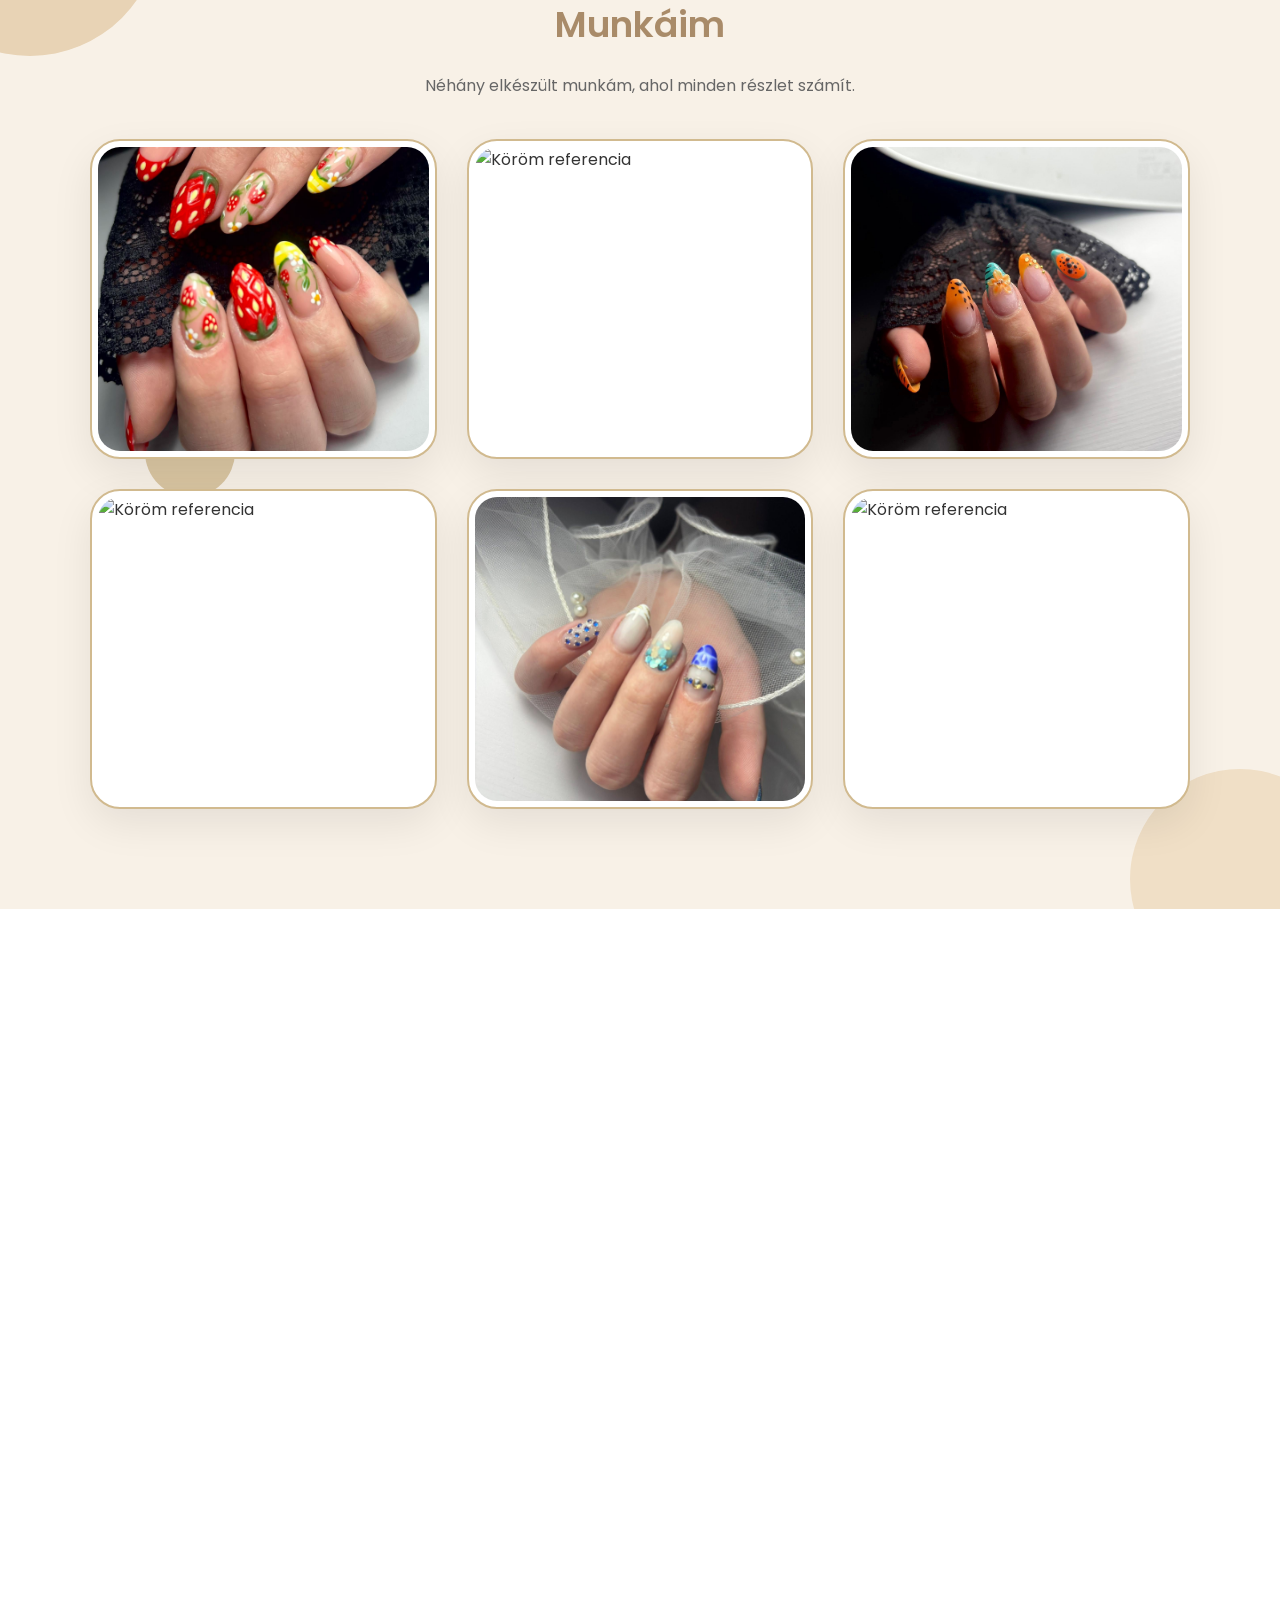
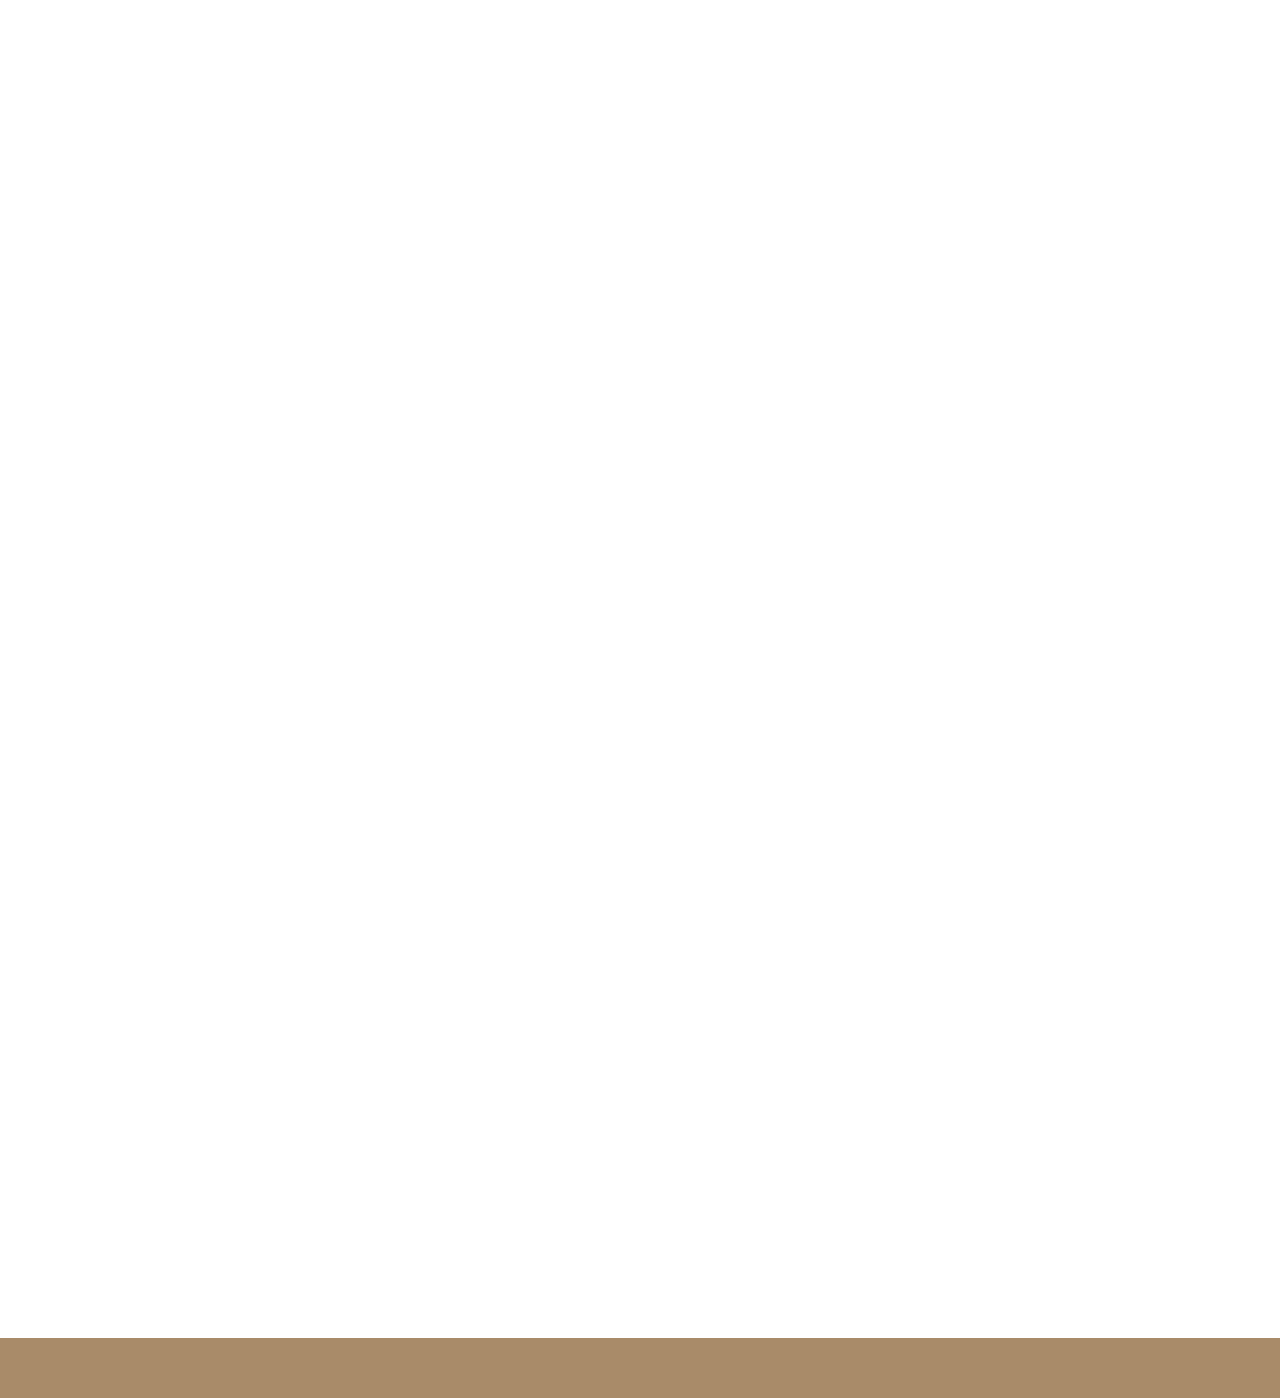
==== commit 99c1564b: "Add files via upload" ====
--- a/index.html
+++ b/index.html
@@ -249,159 +249,456 @@
 
 <div class="treatment">
 
-<button class="treatment-title">
-✦ Oxy Bubble Pod
-</button>
-
-<div class="treatment-text">
-<p>
-Az Oxy Bubble Pod egy innovatív, 4 az 1-ben kozmetikai arckezelési technológia, amely a szén-dioxid (CO₂) buborékok erejével belülről serkenti a bőr oxigénellátását, miközben gyengéden hámlaszt, tisztít és mélyen
-</p>
-</div>
-
-</div>
-
-
-
-<div class="treatment">
-
-<button class="treatment-title">
-✦ Thesera Telomer
-</button>
-
-<div class="treatment-text">
-<p>
-Professzionális bőrfiatalító hatóanyag-komplex, amely nem csupán a felszíni tüneteket kezeli, hanem sejtszinten, a sejtek biológiai órájára hatva lassítja az öregedési folyamatokat.
-</p>
-</div>
-
-</div>
-
-
-
-<div class="treatment">
-
-<button class="treatment-title">
-✦ Thesera Red 42 Kollagen
-</button>
-
-<div class="treatment-text">
-<p>
-Dél-koreai, prémium kategóriás anti-aging kozmetikai arckezelés, amely a 42 °C-os hőterápia, a vörös LED fény és a rétegzett kollagénstimuláció szinergiájára épül.
-</p>
-</div>
-
-</div>
-
-
-
-<div class="treatment">
-
-<button class="treatment-title">
-✦ Thesera Exosomas
-</button>
-
-<div class="treatment-text">
-<p>
-Egy orvosi tisztaságú, prémium kategóriás skin booster termékcsalád, amely az őssejtekből származó exoszómák és a fejlett kapszulázási technológia erejével sejtszinten javítja a bőrsejtek teljesítményét és állítja helyre a bőrszövetet.
-</p>
-</div>
-
-</div>
-
-
-
-<div class="treatment">
-
-<button class="treatment-title">
-  ✦ Thesera L.Lifting
-</button>
-
-<div class="treatment-text">
-<p>
-Egy világszerte rendkívül népszerű, dél-koreai „folyékony szálbehúzásként” ismert, non-invazív (tű- és fájdalommentes) kozmetikai arckezelés.
-</p>
-</div>
-
-</div>
-
-
-
-<div class="treatment">
-
-<button class="treatment-title">
-✦ Ribeskin Betterfill Kollagen
-</button>
-
-<div class="treatment-text">
-<p>
-Egy prémium kategóriás, dél-koreai kollagén-újraépítést támogató skin booster kezelés, olyan komplex hatóanyag-rendszer, amely a bőr saját vázszerkezetének (az extracelluláris mátrixnak vagy ECM-nek) a belső megújulását serkenti.
-</p>
-</div>
-
-</div>
-
-
-
-<div class="treatment">
-
-<button class="treatment-title">
-✦ Ribeskin Deep Shoot AA
-</button>
-
-<div class="treatment-text">
-<p>
-A RIBESKIN Deep Shoot AA (Anti-Aging) egy professzionális, többfunkciós skin booster kezelés. Az eljárás különlegessége egy innovatív, előretöltött fecskendő és az arra épített speciális Turtlepin (teknőstű) technológia.
-</p>
-</div>
-
-</div>
-
-
-
-<div class="treatment">
-
-<button class="treatment-title">
-✦ Ribeskin Deep Shoot HA
-</button>
-
-<div class="treatment-text">
-<p>
-A RIBESKIN Deep Shoot HA, a koreai márka professzionális, háromszoros erejű mélyhidratáló és szövetfeltöltő skin booster kezelése.
-</p>
-</div>
-
-</div>
-
-
-
-<div class="treatment">
-
-<button class="treatment-title">
-✦ Ribeskin Deep Shoot LUMI
-</button>
-
-<div class="treatment-text">
-<p>
-Hiperpigmentáció-elleni, bőrhalványító és tónus-egységesítő skin booster kezelése.
-</p>
-</div>
-
-</div>
-
-
-
-<div class="treatment">
-
-<button class="treatment-title">
-✦ Ribeskin Pink Aging
-</button>
-
-<div class="treatment-text">
-<p>
- Egy prémium kategóriás, globálisan elismert dél-koreai all-in-one bőrfiatalító skin booster kezelés.
-</p>
-</div>
+    <button class="treatment-title">
+        ✦ Oxy Bubble Pod
+    </button>
+
+    <div class="treatment-text">
+
+        <div class="treatment-content">
+
+            <img src="images/oxybubble.jpg" alt="Oxy Bubble Pod">
+
+            <div>
+                <p>
+                    Oxigénterápiás bőrmegújítás és mélytisztítás
+Szeretnéd, ha a bőröd újra üde, telt és élettel teli lenne? Az Oxy Bubble Pod kezelés egy innovatív, fájdalommentes arcesztétikai eljárás, amely a természetes oxigénellátást ötvözi a gyengéd hámlasztással és a hatóanyag-bevitellel.
+A kezelés a népszerű Bohr-hatáson alapul: a bőr felszínén képződő micro-buborékok hatására a szervezet oxigént juttat a kezelt területre belülről kifelé, így serkentve a sejtek megújulását és a vérkeringést.<br>
+                </br>Milyen előnyökre számíthatsz?
+ Ragyogó, üde arcbőr: Azonnal láthatóan csökkenti a fáradtság jeleit.
+ Mélyreható hidratálás: A szérumok hatékonyabban szívódnak fel a sejtek szintjén.
+ Gyengéd bőrmegújítás: Eltávolítja az elhalt hámsejteket dörzsölés és irritáció nélkül.
+ Bőrfeszesítő hatás: Támogatja a kollagéntermelést és javítja a bőr rugalmasságát.
+ Nulla felépülési idő: A kezelés után azonnal visszatérhetsz a napi teendőidhez.<br>
+                </br>Kinek ajánljuk?
+Minden bőrtípusra kiváló választás, különösen akkor, ha:
+ Fáradt, fakó vagy dohányzás miatt elszíneződött a bőröd.
+ Egy fontos esemény előtt azonnali, "red carpet" ragyogásra vágysz.
+ Szeretnéd megelőzni az első finom ráncok kialakulását.
+                </p>
+            </div>
+
+        </div>
+
+    </div>
+
+</div>
+
+
+
+<div class="treatment">
+
+    <button class="treatment-title">
+        ✦ Thesera Telomer
+    </button>
+
+    <div class="treatment-text">
+
+        <div class="treatment-content">
+
+            <img src="images/thesera-telomer.jpg" alt="Thesera Telomer">
+
+            <div>
+                <p>
+                    Sejtszintű fiatalítás és bőrmegújítás
+Szeretnéd visszafordítani az idő kerekét és megelőzni a bőr korai öregedését? A THESERA Telomer kezelés a prémium koreai professzionális bőrápolás csúcskategóriás anti-aging eljárása. A sejtek élettartamát szabályozó telomer-kutatásokon alapuló technológia nemcsak a felületi tüneteket kezeli, hanem a bőr mélyebb rétegeiben indítja be az aktív regenerációt.
+A kezelés célja a sejtek öregedési folyamatának lassítása, a sérült DNS-szerkezet védelme és az arc kontúrjainak látványos feszesítése.<br>
+                </br>Milyen előnyökre számíthatsz?
+ Sejtszintű anti-aging: Támogatja a sejtek megújulási képességét és hosszabb élettartamát.
+ Látványos lifting hatás: Feszesíti az megereszkedett kontúrokat és javítja a bőr rugalmasságát.
+ Ráncfeltöltés és simítás: Csökkenti a finom vonalak és a mélyebb ráncok láthatóságát.
+ Intenzív sejtszintű hidratálás: Helyreállítja a bőr természetes védőrétegét (barrier) és nedvességtartalmát.
+ Egyenletes bőrtónus: Csökkenti a pigmentációt és egészséges, üde ragyogást kölcsönöz az arcnak.<br>
+                </br>Kinek ajánljuk?
+A THESERA Telomer kezelés ideális választás, ha:
+ Elmúltál 30-35 éves, és szeretnéd megelőzni vagy kezelni a bőröregedés első jeleit.
+ Úgy érzed, a bőröd veszített a rugalmasságából, tömörségéből és feszességéből.
+ Hatékony, tűmentes és fájdalommentes alternatívát keresel az intenzív megfiatalodásra.
+                </p>
+            </div>
+
+        </div>
+
+    </div>
+
+</div>
+
+
+<div class="treatment">
+
+    <button class="treatment-title">
+        ✦ Thesera Red 42 Kollagen
+    </button>
+
+    <div class="treatment-text">
+
+        <div class="treatment-content">
+
+            <img src="images/thesera-red42.jpg" alt="Thesera Red 42 Kollagen">
+
+            <div>
+                <p>
+                    Prémium kollagén-mátrixos arcfiatalítás
+Szeretnéd visszaadni a bőrödnek a fiatalság tömörségét és rugalmasságát? A THESERA RED 42 egy olyan innovatív, tűmentes anti-aging kezelés, amely a legújabb koreai bőrápolási technológiával juttatja a kollagént és az aktív tápanyagokat közvetlenül a bőr mélyebb rétegeibe.
+A kezelés kulcsa a 42-es kollagén komplex és a nanotechnológiás szállítási rendszer, amely segít feltölteni a sejtközötti állományt, kisimítani a ráncokat és intenzíven tömöríteni a bőr szerkezetét.<br>
+                </br>Milyen előnyökre számíthatsz?
+ Intenzív ráncfeltöltés: Csökkenti a finom vonalakat és a mélyebb mimikai ráncokat.
+ Bőrtömörség javítása: Helyreállítja a megereszkedett bőr rugalmasságát és feszességét.
+ Mélyrétegű hidratálás: A kollagén-mátrix megköti a nedvességet a sejtekben, megelőzve a kiszáradást.
+ Azonnali "plumping" (feltöltő) hatás: A bőr már az első alkalom után érezhetően dúsabb és kisimultabb lesz.
+ Fájdalommentes és biztonságos: Tűk és gyógyulási idő nélkül érsz el látványos eredményt.<br>
+                </br>Kinek ajánljuk?
+A THESERA RED 42 kezelés tökéletes választás, ha:
+ Bőröd veszített a rugalmasságából, tömörségéből és feszességéből.
+ Látványos megoldást keresel a mimikai ráncok és a kontúrok megereszkedése ellen.
+ Tűmentes, pihentető, mégis orvos-esztétikai hatékonyságú anti-aging kezelésre vágysz.
+                </p>
+            </div>
+
+        </div>
+
+    </div>
+
+</div>
+
+
+
+<div class="treatment">
+
+    <button class="treatment-title">
+        ✦ Thesera Exosomas
+    </button>
+
+    <div class="treatment-text">
+
+        <div class="treatment-content">
+
+            <img src="images/thesera-exosomas.jpg" alt="Thesera Exosomas">
+
+            <div>
+                <p>
+                    Kezelések – Sejtszintű bőrmegújítás és sejtközi kommunikáció
+Készen állsz a modern bőrápolás legújabb áttörésére? A THESERA Signature Exoszóma kezelések a sejtközi információátadás úttörő technológiájára épülnek. Az exoszómák apró, természetes sejthordozók, amelyek képesek közvetlenül a bőrsejtekhez eljutni, és "utasítást" adni nekik a regenerációra, a kollagéntermelésre és az öngyógyításra.
+A szabadalmaztatott Twin-Exosome™ kapszulázási technológiával készült ampullák orvosi tisztaságú skin booster hatóanyagokat juttatnak el a bőr mélyebb rétegeibe, garantálva a hosszan tartó és látványos eredményt.
+Milyen előnyökre számíthatsz?
+ Intenzív sejtszintű regeneráció: Újraindítja a sejtek természetes megújulási folyamatait.
+ Személyre szabott megoldások: A bőröd aktuális állapotához igazítható hatóanyag-koktélok (hidratálás, öregedésgátlás, pigmentfolt-halványítás vagy gyulladáscsökkentés).
+ Bőrtónus és textúra javítása: Összehúzza a pórusokat, kisimítja az apróbb ráncokat és egyenletessé teszi a bőrfelszínt.
+ Maximális felszívódás: A nanotechnológiás kapszulázásnak köszönhetően a hatóanyagok pontosan ott fejtik ki hatásukat, ahol a leginkább szükség van rájuk.
+ Kíméletes és fájdalommentes: Tű nélküli, mégis orvos-esztétikai hatékonyságú eljárás.<br>
+                </br>Milyen célzott ampullákkal dolgozunk?
+ EXO PDRN (Regeneráló & Anti-aging): Lazac- és növényi exoszómákkal a mély ráncok, megereszkedett bőr és a tág pórusok ellen.
+ HYALURONIC (Intenzív Hidratáló): 10-féle hialuronsavval és botox-hatású peptidekkel a vízhiányos, feltöltésre vágyó bőrért.
+ RED VITAMIN (Ragyogásfokozó): 12-féle vitamin szinergiájával a fakó, pigmentfoltos bőr revitalizálására.
+ BHA (Bőrnyugtató & Tisztító): Gyulladáscsökkentő és faggyútermelést szabályozó hatás a problémás, akne-ra hajlamos bőrre.<br>
+                </br>Kinek ajánljuk?
+Minden bőrtípusra ideális választás, különösen ha:
+ Szeretnéd megelőzni vagy korrigálni a bőröregedés jeleit.
+ Vízhiányos, fáradt vagy egyenetlen felszínű a bőröd.
+ Érzékeny, gyulladásra vagy pigmentációra hajlamos arcképpel küzdesz
+Tipp: Az exoszómás kezelés önmagában is látványos frissülést nyújt, de 3–4 alkalmas kúrában alkalmazva tartós sejtszintű megújulást eredményez.
+                </p>
+            </div>
+
+        </div>
+
+    </div>
+
+</div>
+
+
+
+<div class="treatment">
+
+    <button class="treatment-title">
+        ✦ Thesera L.Lifting
+    </button>
+
+    <div class="treatment-text">
+
+        <div class="treatment-content">
+
+            <img src="images/thesera-llifting.jpg" alt="Thesera L.Lifting">
+
+            <div>
+                <p>
+                    Tűmentes kollagénszálas arcfeszesítés és kontúrozás.
+Szeretnél látványosan feszesebb, emeltebb arcvonásokat szike és tűk nélkül? A THESERA L. Lifting a népszerű koreai bőrápolás egyik leginnovatívabb, szabadalmaztatott anti-aging eljárása. A kezelés során speciális, olvadó kollagénszálakat juttatunk a bőr mélyebb rétegeibe, amelyek szövetszerkezeti alátámasztást nyújtanak és belülről töltik fel a ráncokat.
+Ez a fájdalommentes "biztonságos lifting" hosszan tartó rugalmasságot ad a bőrnek, javítja a sejtszintű kollagéntermelést, miközben teljesen természetes hatást biztosít.<br>
+                </br>Milyen előnyökre számíthatsz?
+ Azonnali lifting hatás: Kifejezetten a megereszkedett arcél, toka és orr-ajak barázda emelésére fejlesztve.
+ Tűmentes szálbehúzás: A kollagénszálak nanotechnológiás úton, fájdalommentesen szívódnak fel a bőrben.
+ Ráncfeltöltés és tömörítés: Kisimítja a finom vonalakat, és felölti a mélyebb mimikai ráncokat.
+ Kollagénstimuláció: Nemcsak pótolja, de serkenti is a szervezet saját kollagén- és elasztintermelését.
+ Zéró felépülési idő: A kezelés után nincs duzzanat vagy véraláfutás, az eredmény azonnal látható.
+                </p>
+            </div>
+
+        </div>
+
+    </div>
+
+</div>
+
+
+<div class="treatment">
+
+    <button class="treatment-title">
+        ✦ Ribeskin Betterfill Kollagen
+    </button>
+
+    <div class="treatment-text">
+
+        <div class="treatment-content">
+
+            <img src="images/ribeskin-betterfill.jpg" alt="Ribeskin Betterfill Kollagen">
+
+            <div>
+                <p>
+                    Mélyrétegű kollagénfeltöltés és bőrszerkezet-javítás
+Szeretnéd visszaadni a bőröd rugalmasságát és megelőzni a korai öregedést? A Ribeskin Betterfill Collagen egy intenzív, tűmentes anti-aging eljárás, amely a bőr saját kollagénkészletének pótlására és a szövetek tömörítésére fókuszál.
+A kezelés célja a fáradt, megereszkedett vagy vízhiányos bőr mélyreható szerkezetépítése, azonnali kisimult és telt bőrképet eredményezve.<br>
+                </br>Milyen előnyökre számíthatsz?
+ Látványos ránctalanítás: Csökkenti a finom vonalakat és finomítja a mélyebb mimikai ráncokat.
+ Intenzív kollagénpótlás: Növeli a bőr tömörségét, feszességét és rugalmasságát.
+ Mélyreható hidratálás: Megköti a nedvességet a sejtközötti állományban.
+ Üde és élettel teli bőr: Visszaadja az arc természetes, egészséges ragyogását.
+ Fájdalommentes megoldás: Gyógyulási idő és tűk nélkül biztosít azonnali szépülést.<br>
+                </br>Kinek ajánljuk?
+A Ribeskin Betterfill Collagen tökéletes választás, ha:
+ Úgy érzed, a bőröd veszített a feszességéből és tömörségéből.
+ Fáradt, dehidratált vagy megviselt a bőrképed.
+ Kíméletes, mégis hatékony anti-aging megoldást keresel a ráncok megelőzésére és kezelésére.
+                </p>
+            </div>
+
+        </div>
+
+    </div>
+
+</div>
+
+
+<div class="treatment">
+
+    <button class="treatment-title">
+        ✦ Ribeskin Deep Shoot AA
+    </button>
+
+    <div class="treatment-text">
+
+        <div class="treatment-content">
+
+            <img src="images/ribeskin-deepshoot-aa.jpg" alt="Ribeskin Deep Shoot AA">
+
+            <div>
+                <p>
+                    Intenzív anti-aging és mélyrétegű bőrmegújítás
+Szeretnéd visszakapni az arcbőröd fiatalságát és feszességét? A Ribeskin Deep Shoot AA egy professzionális, orvos-esztétikai ihletésű anti-aging kezelés, amelyet kifejezetten az öregedés jeleinek megelőzésére és célzott korrekciójára fejlesztettek ki.
+A kezelés lényege a speciális Turtlepin (mikrotűs hatóanyag-beviteli) technológia és az ultra-koncentrált anti-aging szérum szinergiája, amely közvetlenül a bőr mélyebb rétegeibe juttatja az aktív fiatalító összetevőket (hialuronsavat, peptideket és növekedési faktorokat).<br>
+                </br>Milyen előnyökre számíthatsz?
+ Látványos ránctalanítás: Finomítja a mimikai ráncokat és csökkenti a mélyebb redők mélységét.
+ Intenzív bőrfeszesítés: Serkenti a saját kollagén- és elasztintermelést, visszaadva a bőr tömörségét.
+ Mélyrétegű hidratálás: Feltölti a sejtközötti állományt és hosszan tartó nedvességet biztosít.
+ Maximális hatóanyag-felszívódás: A speciális beviteli eljárásnak köszönhetően a hatóanyagok veszteség nélkül jutnak a célsejtekhez.
+ Minimális felépülési idő: Gyors, kíméletes és rendkívül hatékony eljárás a látványos megfiatalodásért.<br>
+            </br>Kinek ajánljuk?
+A Ribeskin Deep Shoot AA kezelés tökéletes választás, ha:
+ Elmúltál 30 éves, és szeretnéd megelőzni vagy láthatóan csökkenteni a bőröregedés jeleit.
+ Vízhiányos, tömörségét vesztett vagy megereszkedett a bőröd.
+ Gyors, mégis mélyreható és tartós anti-aging megoldást keresel az arc, a nyak vagy a dekoltázs területére.
+                </p>
+            </div>
+
+        </div>
+
+    </div>
+
+</div>
+
+
+
+<div class="treatment">
+
+    <button class="treatment-title">
+        ✦ Ribeskin Deep Shoot HA
+    </button>
+
+    <div class="treatment-text">
+
+        <div class="treatment-content">
+
+            <img src="images/ribeskin-deepshoot-ha.jpg" alt="Ribeskin Deep Shoot HA">
+
+            <div>
+                <p>
+                    Mélyrétegű hialuronsavas feltöltés és intenzív hidratálás
+Szeretnéd visszaadni a bőröd természetes rugalmasságát, tömörségét és élettel teli ragyogását? A Ribeskin Deep Shoot HA egy professzionális, orvos-esztétikai ihletésű mélyhidratáló kezelés, amely célzottan a vízhiány, a szárazság és a dehidratáltság okozta finom ráncok ellen küzd.
+A kezelés lényege a speciális Turtlepin (mikrotűs hatóanyag-beviteli) technológia és az ultra-koncentrált hialuronsavas szérum szinergiája, amely közvetlenül a bőr mélyebb rétegeibe juttatja a nagy- és kismolekulájú hialuronsavat, garantálva az azonnali és hosszan tartó hidratáltságot.<br>
+                </br>Milyen előnyökre számíthatsz?
+ Azonnali feltöltő ("Plumping") hatás: Látványosan kisimítja a vízhiányos, finom ráncokat.
+ Mélyrétegű, hosszan tartó hidratálás: Helyreállítja a bőr nedvességtartalmát és megelőzi a kiszáradást.
+ Feszesebb és rugalmasabb bőr: Támogatja a bőr saját vízmegkötő képességét és tömörségét.
+ Maximális hatóanyag-hasznosulás: A speciális beviteli eljárásnak köszönhetően a hialuronsav pontosan a megfelelő rétegbe jut.
+ Üde, ragyogó bőrképlet: Megszünteti a fakó, húzódó, fáradt bőr érzetét.<br>
+            </br>Kinek ajánljuk?
+A Ribeskin Deep Shoot HA kezelés tökéletes választás, ha:
+ Bőröd intenzíven vízhiányos, száraz vagy láthatóan hiányzik belőle a rugalmasság.
+ Szeretnéd megelőzni vagy korrigálni a dehidratáltságból eredő apró ráncokat.
+ Gyors, kíméletes és fájdalommentes mélyhidratáló megoldást keresel az arc, a nyak vagy a dekoltázs területére.
+                </p>
+            </div>
+
+        </div>
+
+    </div>
+
+</div>
+
+
+<div class="treatment">
+
+    <button class="treatment-title">
+        ✦ Ribeskin Deep Shoot LUMI
+    </button>
+
+    <div class="treatment-text">
+
+        <div class="treatment-content">
+
+            <img src="images/ribeskin-deepshoot-lumi.jpg" alt="Ribeskin Deep Shoot LUMI">
+
+            <div>
+                <p>
+                    Bőrvilágosító és ragyogásfokozó mélyrétegű kezelés
+Szeretnéd visszakapni az arcbőröd egységes, üde és ragyogó tónusát? A Ribeskin Deep Shoot LUMI egy professzionális, orvos-esztétikai ihletésű bőrvilágosító és pigmentfolt-halványító kezelés, amelyet kifejezetten a fakó, foltos és egyenetlen bőrszín korrigálására fejlesztettek ki.
+A kezelés lényege a speciális Turtlepin (mikrotűs hatóanyag-beviteli) technológia és az ultra-koncentrált világosító szérum szinergiája, amely közvetlenül a bőr mélyebb rétegeibe juttatja az aktív ragyogásfokozó összetevőket (glutationt, C-vitamint és niacinamidot).<br>
+                </br>Milyen előnyökre számíthatsz?
+ Pigmentfolt-halványítás: Láthatóan csökkenti a napfoltok, májfoltok és a pattanások utáni elszíneződések intenzitását.
+ Egyenletes bőrtónus: Megszünteti a sárgás, fakó vagy egyenetlen arcszínt.
+ Azonnali ragyogás ("Glow" hatás): Élettel teli, friss és egészséges fényt ad a bőrnek.
+ Maximális hatóanyag-hasznosulás: A célzott beviteli eljárással a hatóanyagok pontosan ott fejtik ki hatásukat, ahol a pigmentáció képződik.
+ Gátolja a melanin-termelést: Segít megelőzni az újabb pigmentfoltok kialakulását.<br>
+                </br>Kinek ajánljuk?
+A Ribeskin Deep Shoot LUMI kezelés tökéletes választás, ha:
+ Pigmentfoltokkal, hiperpigmentációval vagy napkárosodott bőrrel küzdesz.
+ Arcboröd fáradt, fakó, szürke vagy élettelen hatást kelt.
+ Fontos esemény előtt állsz, és azonnal egységes, ragyogó bőrképre vágysz.
+                </p>
+            </div>
+
+        </div>
+
+    </div>
+
+</div>
+
+
+<div class="treatment">
+
+    <button class="treatment-title">
+        ✦ Ribeskin Pink Aging
+    </button>
+
+    <div class="treatment-text">
+
+        <div class="treatment-content">
+
+            <img src="images/ribeskin-pink-aging.jpg" alt="Ribeskin Pink Aging">
+
+            <div>
+                <p>
+                    Intenzív sejtregeneration és bőrrevitalizáció
+Szeretnéd visszakapni az arcbőröd fiatalos, üde és rózsás ragyogását? A Ribeskin Pink Aging egy professzionális, orvos-esztétikai ihletésű bőrmegújító eljárás, amely 56 aktív hatóanyag erejével indítja be a bőr sejtszintű megújulását.
+A kezelés lényege a speciális Turtlepin (mikrotűs hatóanyag-beviteli) technológia és az egyedülálló, rózsaszín revitalizáló szérum szinergiája, amely közvetlenül a bőr mélyebb rétegeibe juttatja az esszenciális aminosavakat, vitaminokat, peptidet és hialuronsavat.<br>
+                </br>Milyen előnyökre számíthatsz?
+ Sejtszintű bőrfiatalítás: Aktiválja a bőrsejt-metabolizmust és fokozza a kollagéntermelést.
+ Intenzív tónusjavítás: Visszaadja a bőr természetes, egészséges és rózsás ragyogását.
+ Ránctalanítás és feszesítés: Kisimítja a finom vonalakat és javítja a bőr rugalmasságát.
+ Mélyreható hidratálás: Helyreállítja a nedvességháztartást a vízhiányos szövetekben.
+ Maximális hatóanyag-hasznosulás: A célzott beviteli eljárásnak köszönhetően az 56 aktív összetevő közvetlenül a célsejtekhez jut.<br>
+                </br>Kinek ajánljuk?
+A Ribeskin Pink Aging kezelés tökéletes választás, ha:
+ Arcboröd fáradt, fakó, szürke vagy elszíneződött.
+ Szeretnéd megelőzni vagy korrigálni a bőröregedés első jeleit.
+ Egy komplett, sejtterápiás hatású revitalizáló megoldást keresel a bőröd teljes megújítására.
+Éleszd újjá a bőröd 56 aktív hatóanyag erejével!
+                </p>
+            </div>
+
+        </div>
+
+    </div>
+
+</div>
+
+
+<div class="treatment">
+
+    <button class="treatment-title">
+        ✦ Dermapen
+    </button>
+
+    <div class="treatment-text">
+
+        <div class="treatment-content">
+
+            <img src="images/dermapen.jpg" alt="Dermapen">
+
+            <div>
+                <p>
+                    Kollagénindukciós terápia és mélyrétegű bőrmegújítás
+Szeretnéd láthatóan feszesebbé, simábbá és egyenletesebbé tenni az arcbőröd? A Dermapen egy orvos-esztétiai hatékonyságú, mikroperforációs eljárás, amely a bőr saját öngyógyító folyamatait aktiválja a látványos megfiatalodásért.
+A kezelés során a nagy sebességű, ultra-vékony tűk mikroszkopikus csatornákat nyitnak a bőrben. Ez egyrészt beindítja az intenzív kollagén- és elasztintermelést, másrészt utat nyit a koncentrált hatóanyagok mélyebb rétegekbe való eljutásának.<br>
+                </br>!Milyen előnyökre számíthatsz?
+ Látványos bőrfeszesítés: Serkenti a saját kollagénszintézist, így tömöríti és emeli a megereszkedett szöveteket.
+ Ráncok és finom vonalak csökkentése: Kisimítja a mimikai ráncokat, és javítja a bőr rugalmasságát.
+ Sebhelyek és aknényomok halványítása: Hatékonyan finomítja a pattanások után visszamaradt hegeket és texturális egyenetlenségeket.
+ Pórusösszehúzó hatás: Láthatóan csökkenti a tág pórusok méretét és egyenletesebb bőrfelszínt eredményez.
+ Maximális hatóanyag-hasznosulás: A mikronyílásokon keresztül a mélyre juttatott szérumok hatása többszörösére növekszik.<br>
+                </br>Kinek ajánljuk?
+A Dermapen kezelés tökéletes választás, ha:
+ Megereszkedett a bőröd, vagy vesztett a tömörségéből és feszességéből.
+ Aknés hegekkel, tág pórusokkal vagy egyenetlen bőrfelszínnel küzdesz.
+ Pigmentfoltokat, napkárosodást vagy az öregedés korai jeleit szeretnéd hatékonyan korrigálni.
+
+                </p>
+            </div>
+
+        </div>
+
+    </div>
+
+</div>
+
+
+<div class="treatment">
+
+    <button class="treatment-title">
+        ✦ Lilena SONOSKIN
+    </button>
+
+    <div class="treatment-text">
+
+        <p>
+            Tripla technológiás mélyrétegű bőrmegújítás és feszesítés
+Szeretnéd, ha a bőröd mélyről töltekezne fel és visszakapná természetes kontúrjait? A Lilena SONOSKIN egy csúcskategóriás, kombinált arcesztétikai kezelés, amely három hatékony technológia – az ultrahang, a rádiófrekvencia és a mágneses stimuláció – erejét egyesíti egyetlen kényelmes eljárásban.
+A szinergikus technológiának köszönhetően a kezelés nemcsak a tápláló hatóanyagokat juttatja a bőr legmélyebb rétegeibe, hanem a mélyszövetek felmelegítésével és sejtszintű stimulációjával látványos lifting és feszesítő hatást ér el.<br>
+        </br>Milyen előnyökre számíthatsz?
+ Háromszoros hatékonyságú bőrmegújítás: Az ultrahang, a rádiófrekvencia és a mágneses mező együttesen serkenti a sejtek regenerációját.
+ Mélyrétegű hatóanyag-csapda: Az ultrahangos szonoforézis segítségével a szérumok a bőr legmélyebb rétegeibe jutnak, ahol tartósan kifejtik hatásukat.
+ Azonnali és tartós feszesítés: A rádiófrekvenciás hőhatás összehúzza a kollagénrostokat és beindítja az új kollagén termelődését.
+ Fokozott sejtkeringés és méregtelenítés: A mágneses impulzusok javítják a micro-cirkulációt és a szövetek oxigénellátását.
+ Fájdalommentes és pihentető: Tűk és gyógyulási idő nélkül nyújt prémium, szalonminőségű arcfiatalítást.<br>
+        </br>Kinek ajánljuk?
+A Lilena SONOSKIN kezelés tökéletes választás, ha:
+ Bőröd veszített a feszességéből, és megereszkedtek az arcvonalak.
+ Vízhiányos, fáradt vagy tápanyaghiányos az arcbőröd.
+ Egy olyan összetett anti-aging megoldást keresel, amely egyszerre hidratál, feszesít és sejtszinten regenerál.
+Tapasztald meg a tripla technológiás bőrmegújítás erejét!
+        </p>
+
+    </div>
 
 </div>
 
@@ -574,6 +871,43 @@
 </div>
 
 </section>
+
+
+
+
+<!-- ================= INSTAGRAM ================= -->
+
+<section id="instagram">
+
+<h2>Legújabb munkáim Instagramon</h2>
+
+<p class="instagram-text">
+Kövess Instagramon, ahol mindig megosztom a legújabb munkáimat.
+</p>
+
+
+<div class="instagram-box">
+
+<div data-key="Instagram Feed  " class="ft" id="ftfv17f1">
+</div>
+
+<script src="https://wdg.fouita.com/widgets/0x4eb6d8.js"></script>
+
+
+</div>
+
+
+<a class="instagram-button" 
+href="https://www.instagram.com/jucusbeautyandmakeup" 
+target="_blank">
+
+Instagram megnyitása
+
+</a>
+
+
+</section>
+
 
 
 
--- a/style.css
+++ b/style.css
@@ -2686,7 +2686,7 @@
 
 .treatment-text.show {
 
-    max-height:300px;
+    max-height:1000px;
 
 }
 
@@ -2884,3 +2884,245 @@
 }
 
 
+.treatment-content{
+    display:flex;
+    gap:25px;
+    align-items:flex-start;
+    padding:20px 25px;
+}
+
+.treatment-content img{
+    width:220px;
+    height:220px;
+    object-fit:cover;
+    border-radius:20px;
+    border:2px solid var(--primary-blue);
+    flex-shrink:0;
+}
+
+.treatment-content p{
+    margin:0;
+    padding:0;
+}
+
+@media(max-width:768px){
+
+.treatment-content{
+    flex-direction:column;
+}
+
+.treatment-content img{
+    width:100%;
+    height:auto;
+}
+
+}
+
+
+
+/* =========================================
+   INSTAGRAM SZEKCIÓ
+========================================= */
+
+
+#instagram {
+
+    background:#F8F1E7;
+
+    position:relative;
+
+    overflow:hidden;
+
+}
+
+
+#instagram::before {
+
+    content:"";
+
+    position:absolute;
+
+    width:250px;
+
+    height:250px;
+
+    background:#E8D3B5;
+
+    border-radius:50%;
+
+    top:-100px;
+
+    left:-100px;
+
+}
+
+
+
+#instagram::after {
+
+    content:"";
+
+    position:absolute;
+
+    width:220px;
+
+    height:220px;
+
+    background:#F0DFC6;
+
+    border-radius:50%;
+
+    bottom:-80px;
+
+    right:-70px;
+
+}
+
+
+
+#instagram h2,
+#instagram .instagram-text,
+#instagram .instagram-box,
+#instagram .instagram-button {
+
+    position:relative;
+
+    z-index:2;
+
+}
+
+
+
+.instagram-text {
+
+    text-align:center;
+
+    color:#666;
+
+    margin-top:-30px;
+
+    margin-bottom:40px;
+
+}
+
+
+
+.instagram-box {
+
+    max-width:900px;
+
+    margin:auto;
+
+    min-height:300px;
+
+    background:white;
+
+    padding:35px;
+
+    border-radius:30px;
+
+    border:2px solid var(--primary-blue);
+
+    box-shadow:var(--shadow);
+
+}
+
+
+
+.instagram-button {
+
+    display:block;
+
+    width:max-content;
+
+    margin:40px auto 0;
+
+    padding:14px 35px;
+
+    background:var(--primary-blue);
+
+    color:white;
+
+    border-radius:50px;
+
+    transition:.3s;
+
+}
+
+
+
+.instagram-button:hover {
+
+    background:var(--dark-blue);
+
+    transform:translateY(-3px);
+
+}
+
+
+
+@media(max-width:768px){
+
+
+.instagram-box {
+
+    padding:20px;
+
+    border-radius:25px;
+
+}
+
+
+}
+
+
+
+/* =========================================
+   FOUITA INSTAGRAM FEED
+========================================= */
+
+.instagram-box .ft {
+
+    width:100%;
+
+}
+
+
+.instagram-box iframe {
+
+    width:100% !important;
+
+    border-radius:20px !important;
+
+}
+
+
+/* Instagram képek */
+
+.instagram-box img {
+
+    border-radius:18px;
+
+}
+
+
+/* Mobil nézet */
+
+@media(max-width:768px){
+
+
+.instagram-box {
+
+    padding:15px;
+
+}
+
+
+.instagram-box .ft {
+
+    width:100%;
+
+}
+
+
+}
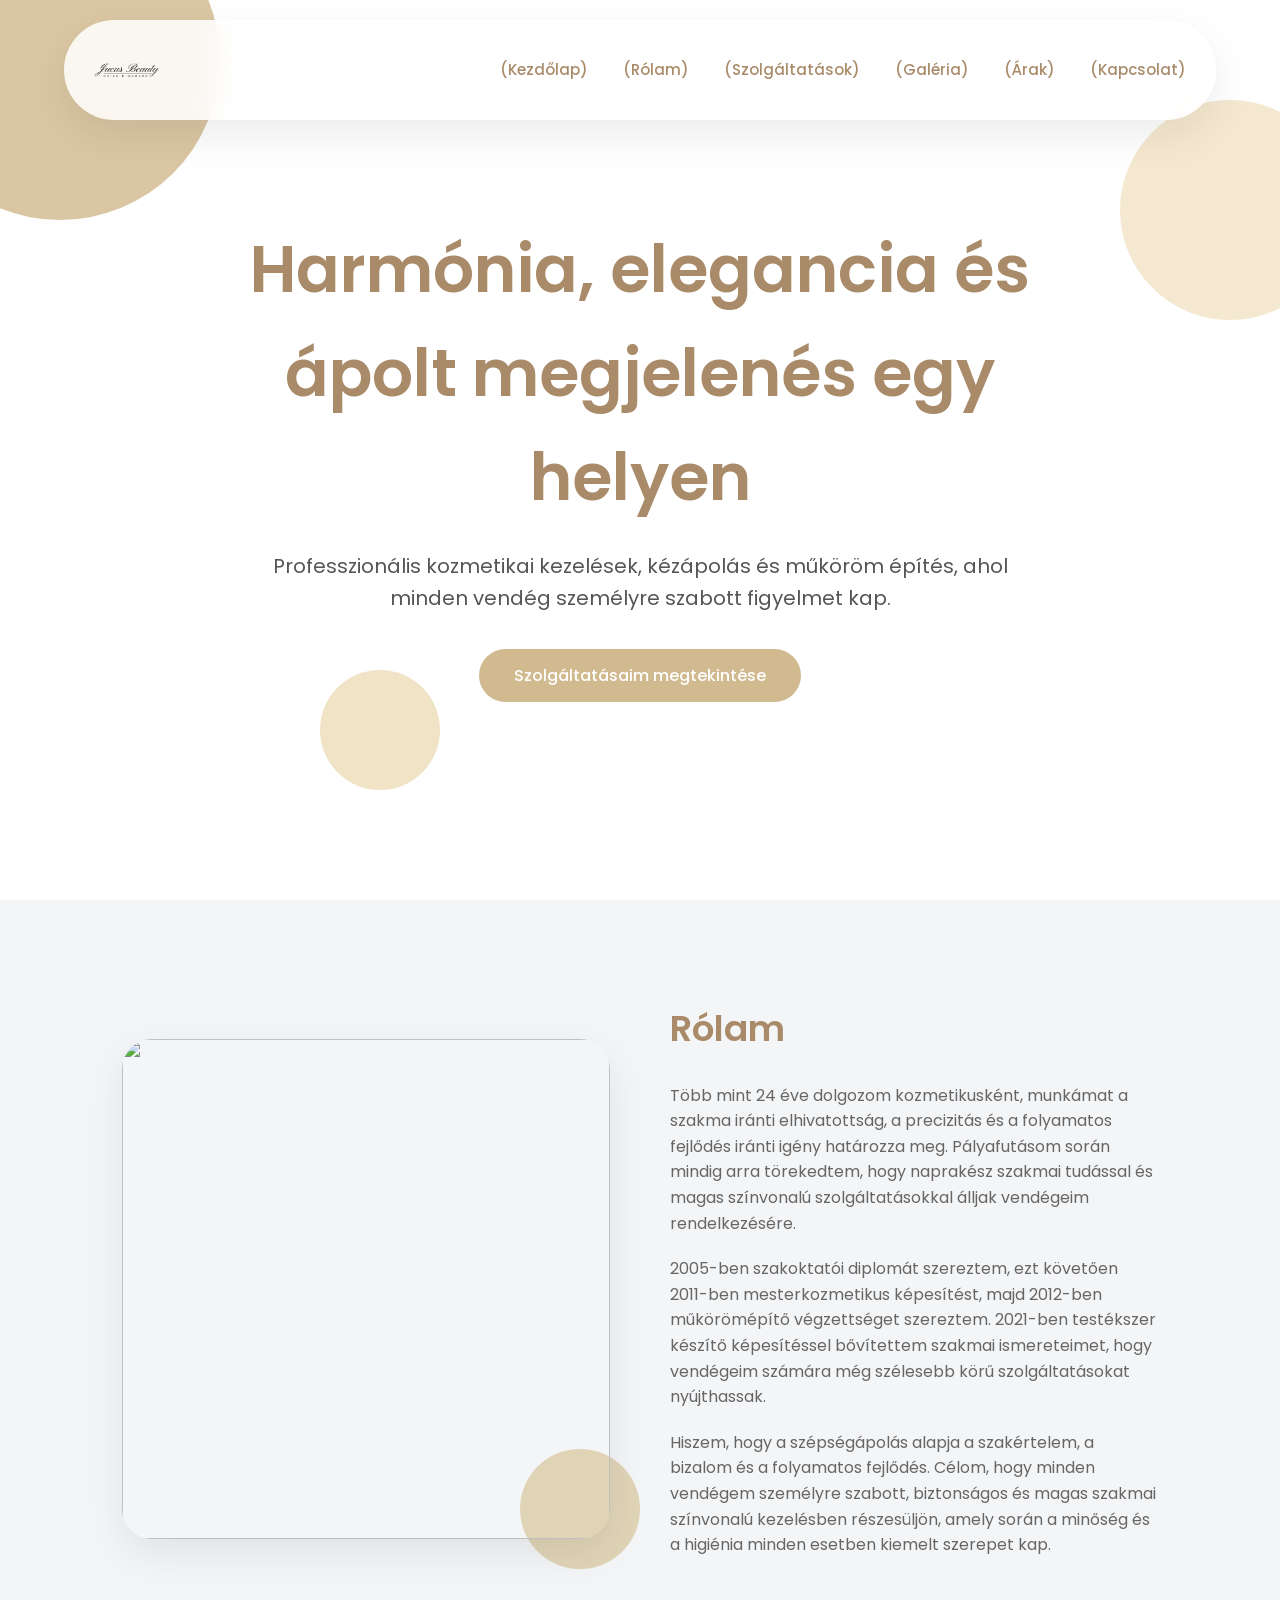
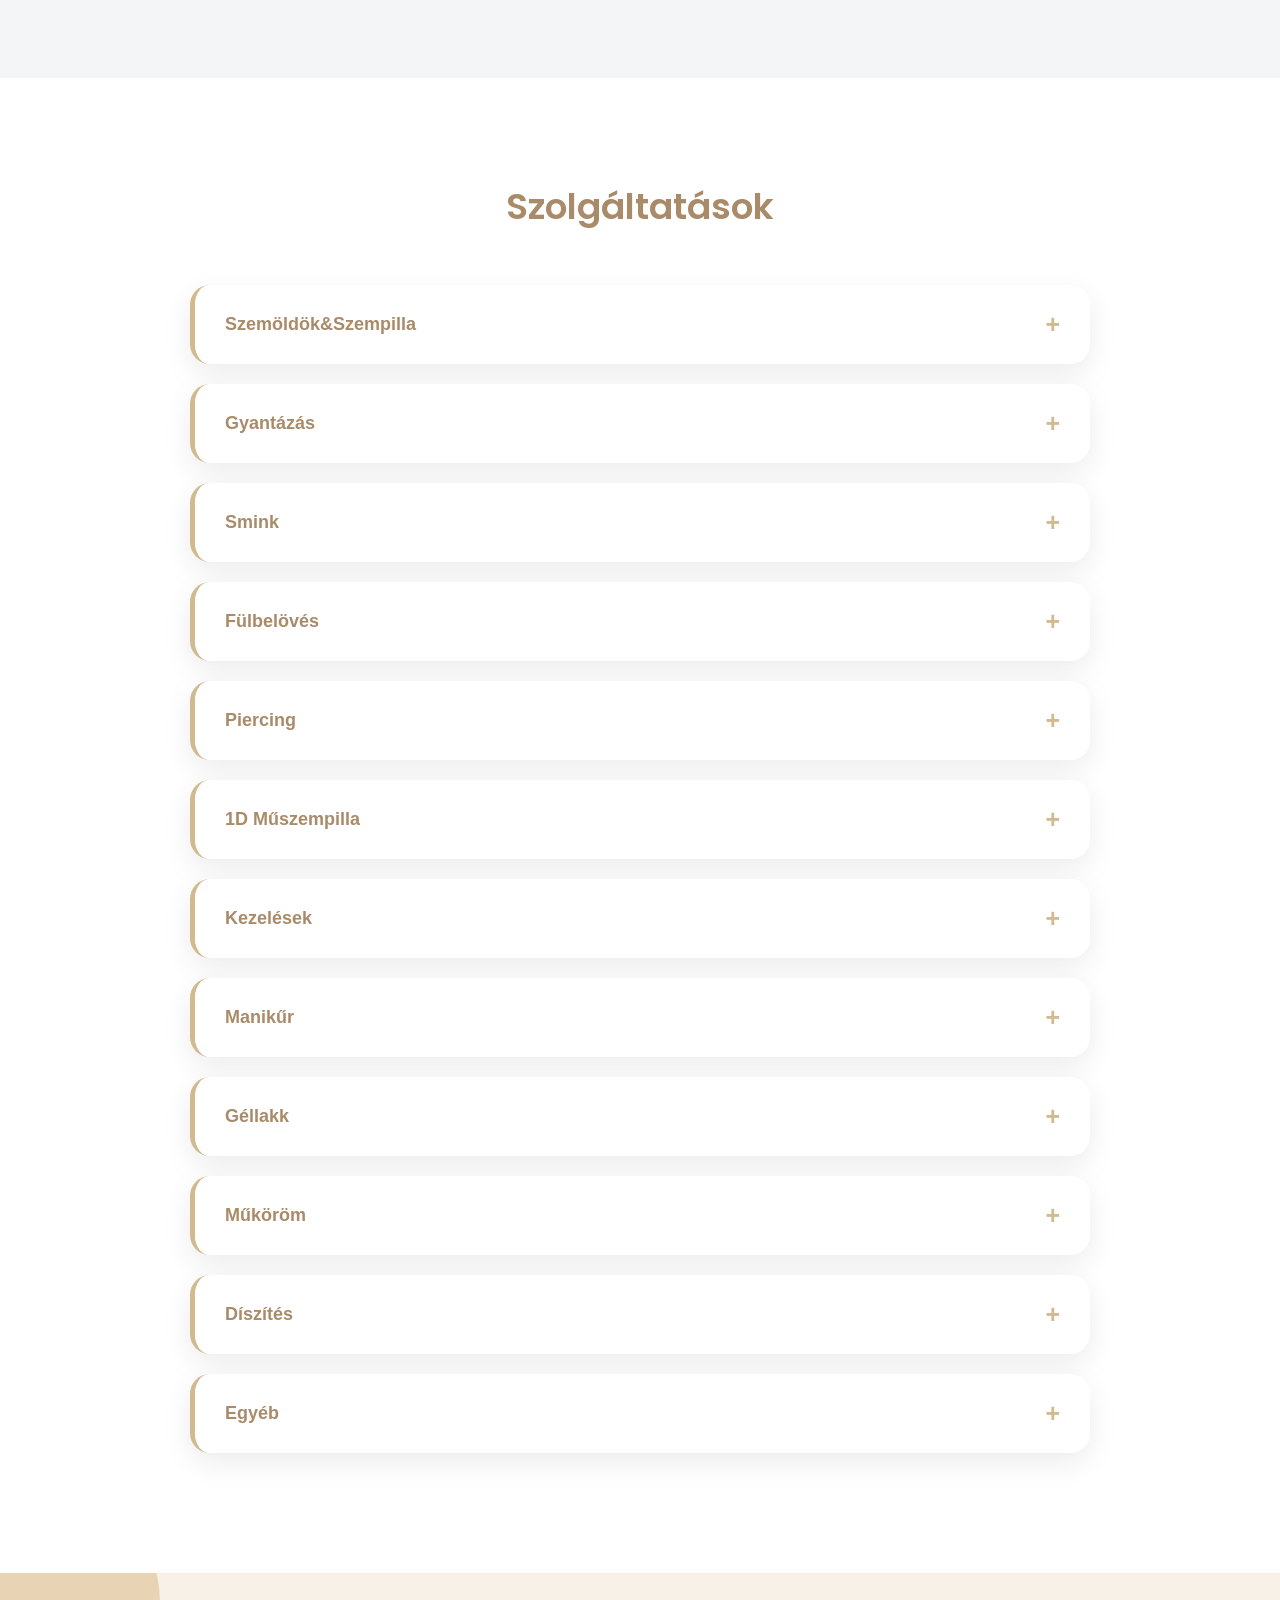
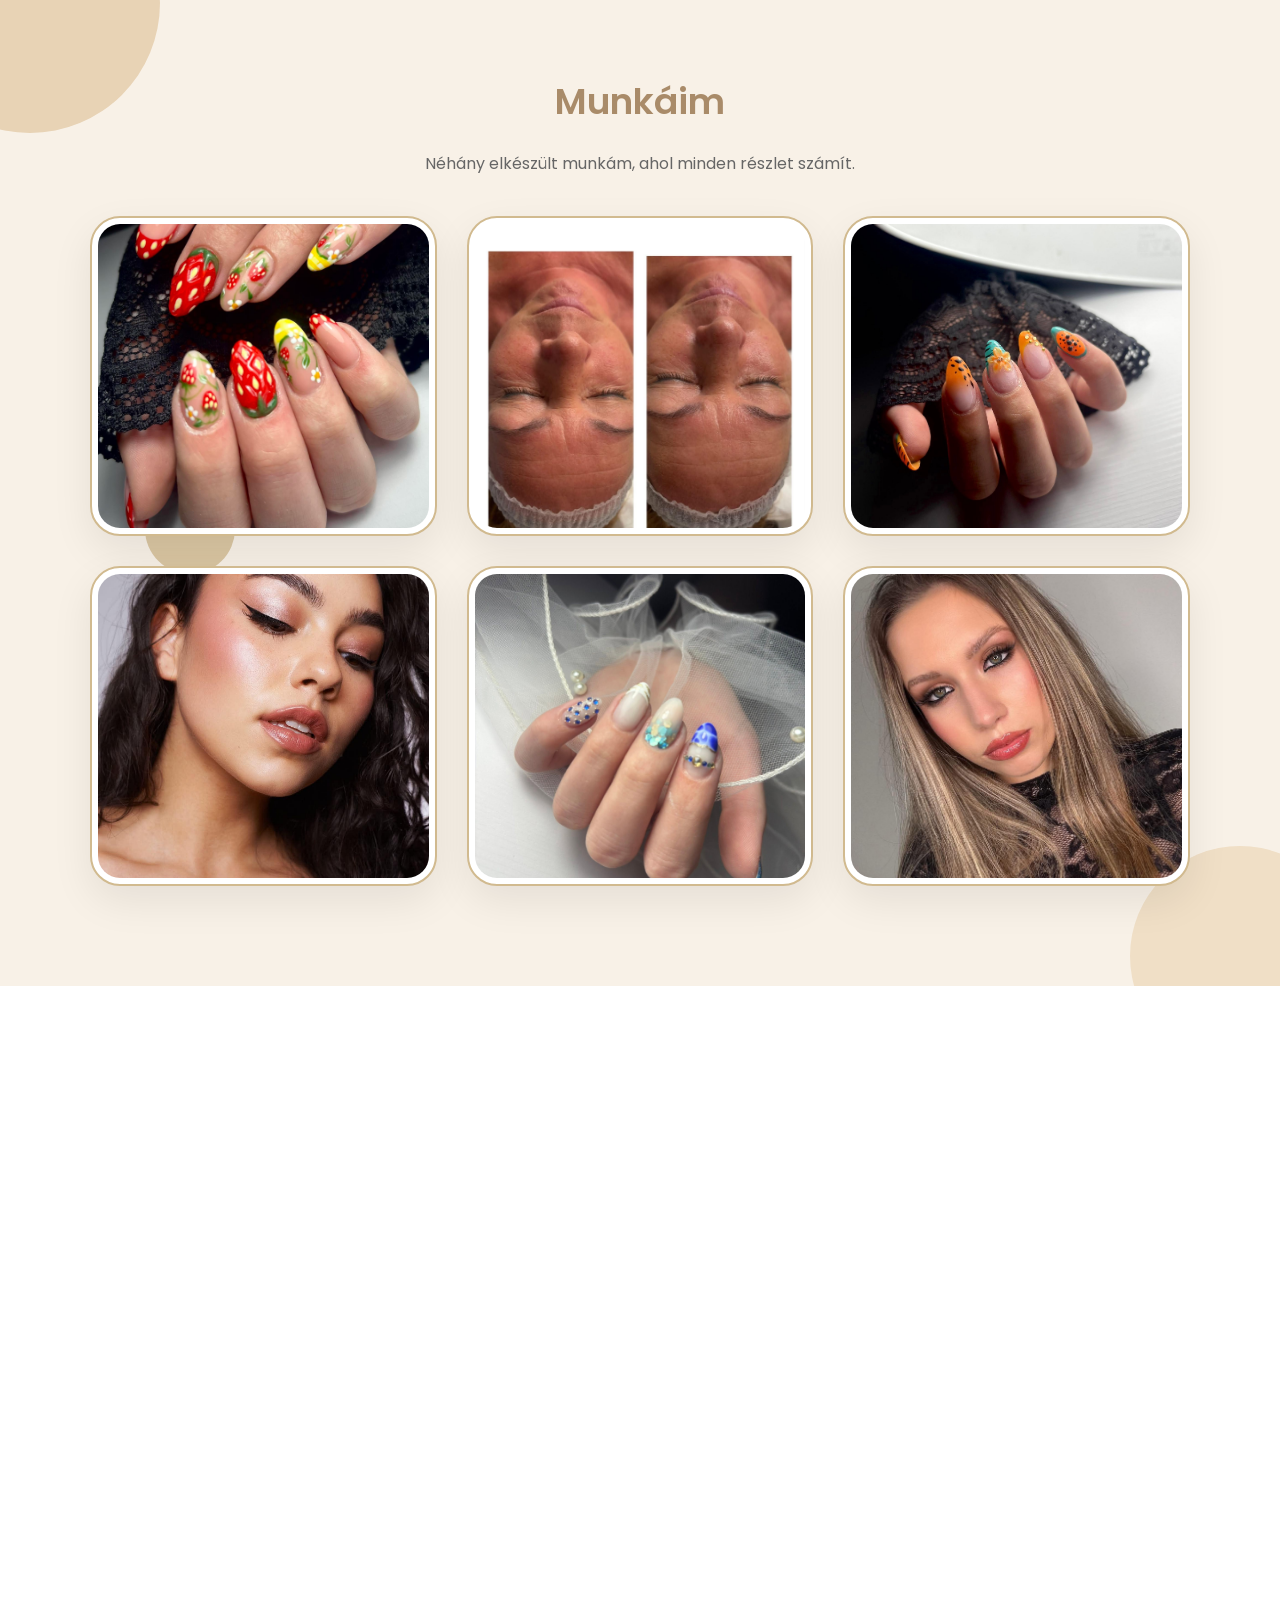
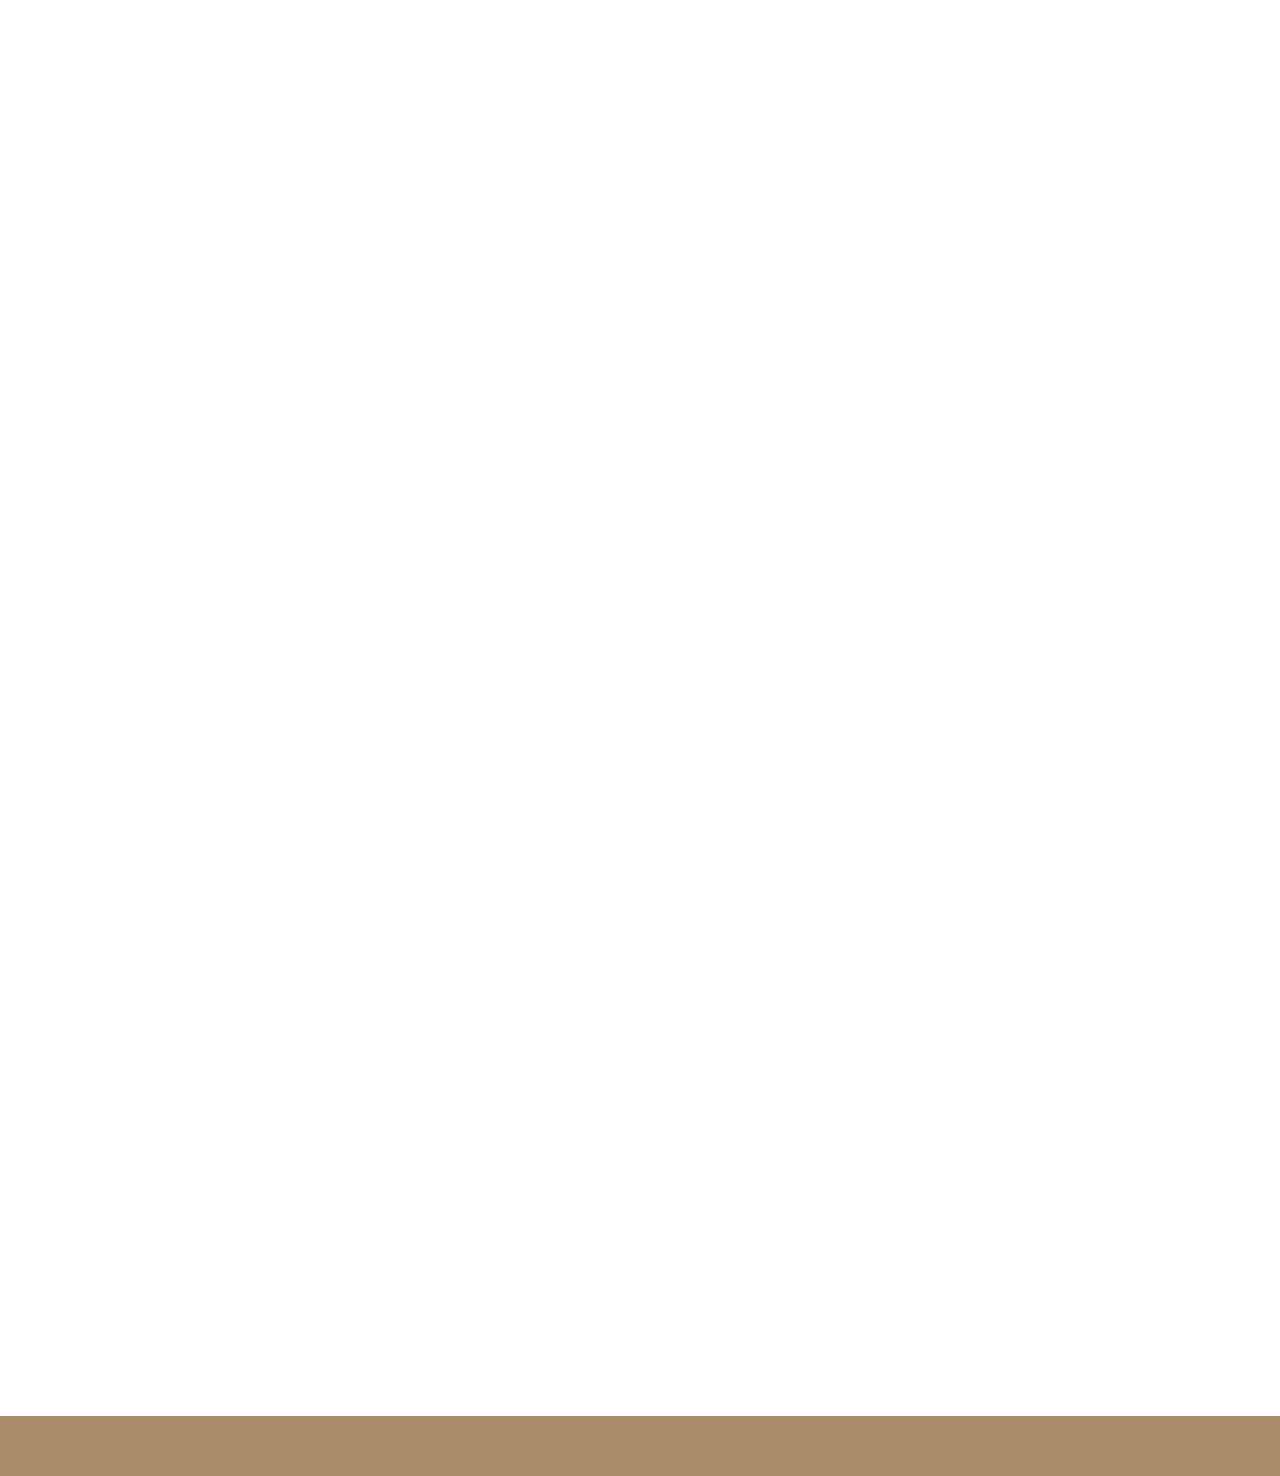
==== commit 89f388fa: "Add files via upload" ====
--- a/index.html
+++ b/index.html
@@ -95,11 +95,12 @@
 
 <h2>Rólam</h2>
 
-<p>(11. szöveg)</p>
-
-<p>(12. szöveg)</p>
-
-<p>(13. szöveg)</p>
+<p>Több mint 24 éve dolgozom kozmetikusként, munkámat a szakma iránti elhivatottság, a precizitás és a folyamatos fejlődés iránti igény határozza meg. Pályafutásom során mindig arra törekedtem, hogy naprakész szakmai tudással és magas színvonalú szolgáltatásokkal álljak vendégeim rendelkezésére.</p>
+
+<p>2005-ben szakoktatói diplomát szereztem, ezt követően 2011-ben mesterkozmetikus képesítést, majd 2012-ben műkörömépítő végzettséget szereztem. 2021-ben testékszer készítő képesítéssel bővítettem szakmai ismereteimet, hogy vendégeim számára még szélesebb körű szolgáltatásokat nyújthassak.</p>
+
+<p>Hiszem, hogy a szépségápolás alapja a szakértelem, a bizalom és a folyamatos fejlődés. Célom, hogy minden vendégem személyre szabott, biztonságos és magas szakmai színvonalú kezelésben részesüljön, amely során a minőség és a higiénia minden esetben kiemelt szerepet kap.
+</p>
 
 </div>
 
@@ -1018,6 +1019,8 @@
 <p>Ribeskin Deep Shoot HA <span>36.000.-</span></p>
 <p>Ribeskin Deep Shoot LUMI <span>36.000.-</span></p>
 <p>Ribeskin Pink Aging <span>36.000.-</span></p>
+<p>Dermapen <span>33.000.-</span></p>
+<p>Lilena SONOSKIN <span>25.000.-</span></p>
 <p>Tisztito kezeles <span>18.200.-</span></p>
 <p>Tini kezelés <span>14.500.-</span></p>
 <p>Masszázs és Pakolás <span>14.400.-</span></p>
--- a/style.css
+++ b/style.css
@@ -1447,24 +1447,24 @@
 
 }
 
-.gallery {
-
-    grid-template-columns:repeat(2,1fr);
-
-    gap:12px;
-
-}
-
-
-.gallery img {
-
-    height:180px;
-
-    border-radius:20px;
-
-    padding:4px;
-
-}
+    .gallery {
+        grid-template-columns: repeat(2, 1fr);
+        gap: 12px;
+    }
+
+
+    .gallery img {
+
+        width:100%;
+        aspect-ratio:1 / 1;
+        height:auto;
+
+        object-fit:cover;
+
+        border-radius:20px;
+
+        padding:4px;
+    }
 
 /* NAVBAR */
 
@@ -2673,23 +2673,15 @@
 
 
 .treatment-text {
-
     max-height:0;
-
     overflow:hidden;
-
     background:white;
-
     transition:max-height .4s ease;
-
 }
 
 .treatment-text.show {
-
-    max-height:1000px;
-
-}
-
+    max-height:5000px;
+}
 
 
 .treatment-text p {
@@ -3126,3 +3118,25 @@
 
 
 }
+
+
+@media(max-width:768px){
+
+    #gallery .gallery {
+        grid-template-columns: repeat(2, 1fr);
+        gap: 12px;
+    }
+
+
+    #gallery .gallery img {
+
+        height:140px !important;
+        width:100% !important;
+
+        object-fit:cover !important;
+
+        border-radius:20px;
+
+    }
+
+}
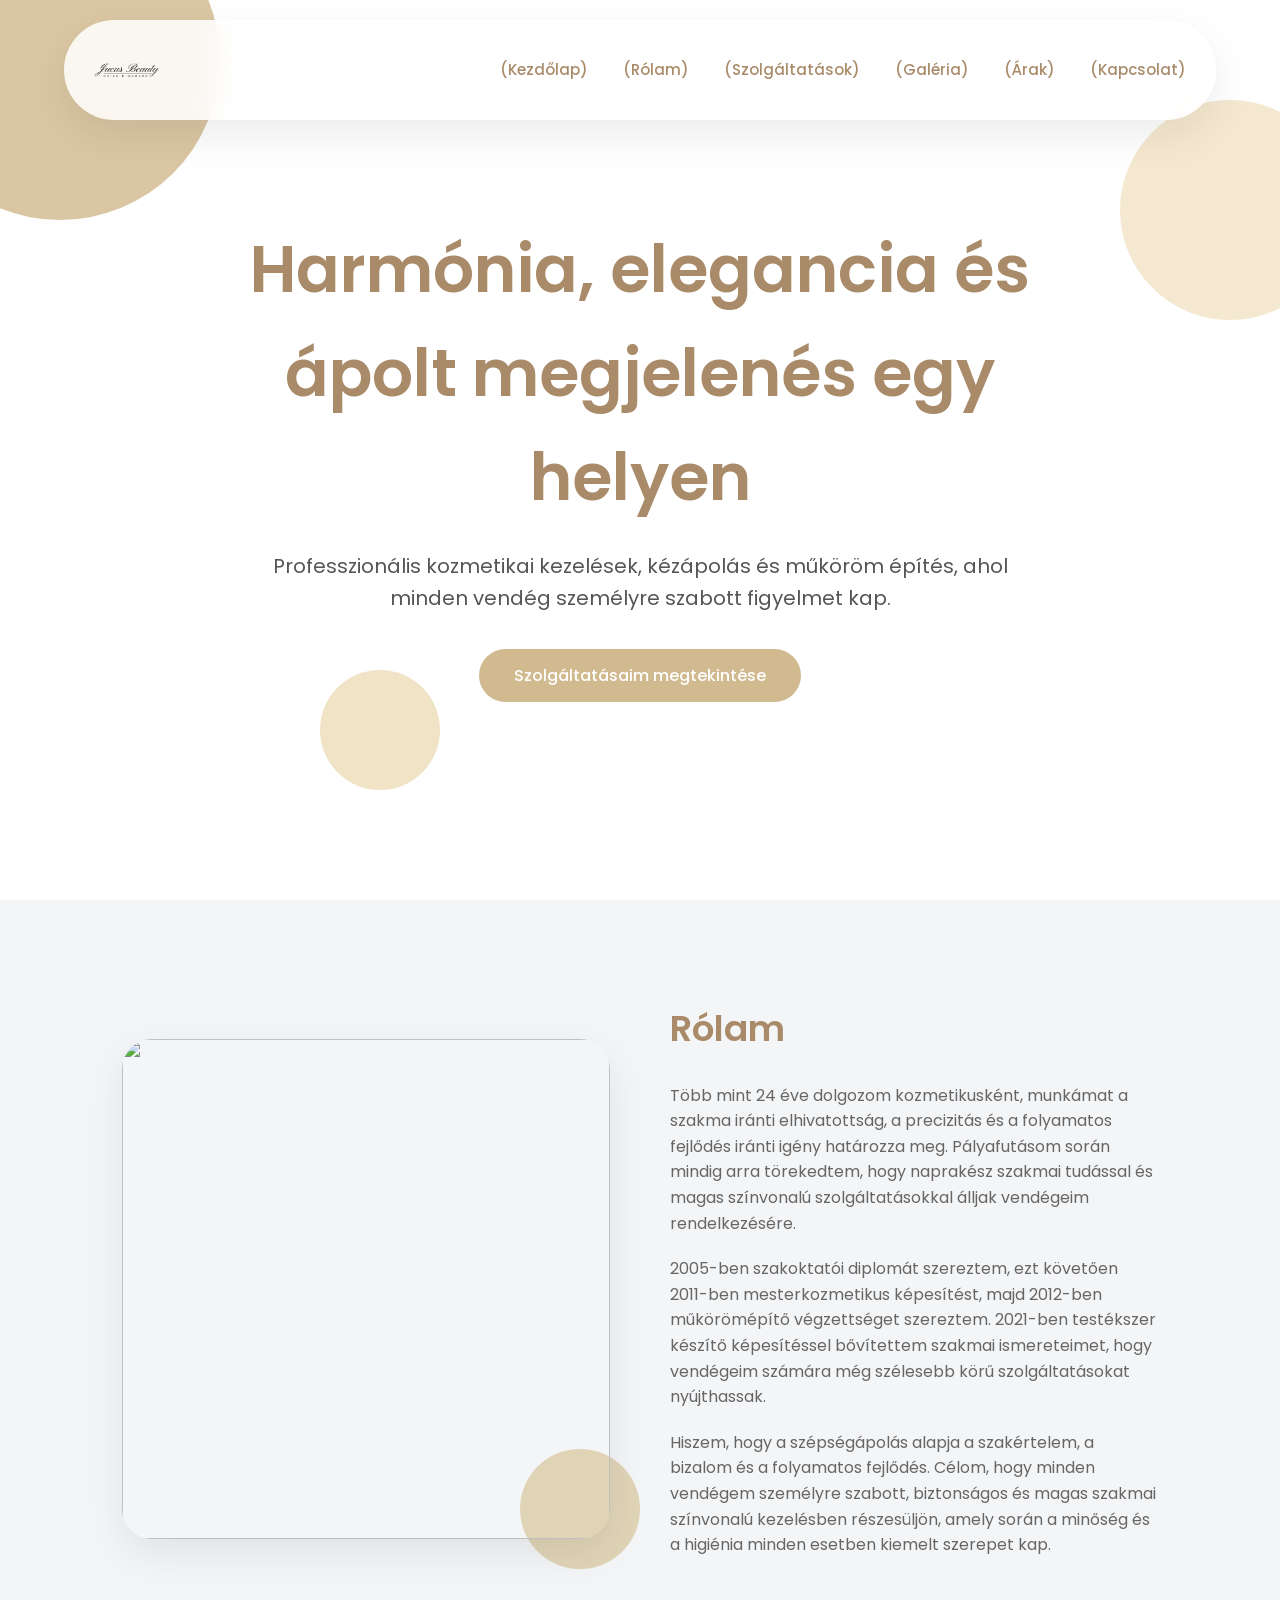
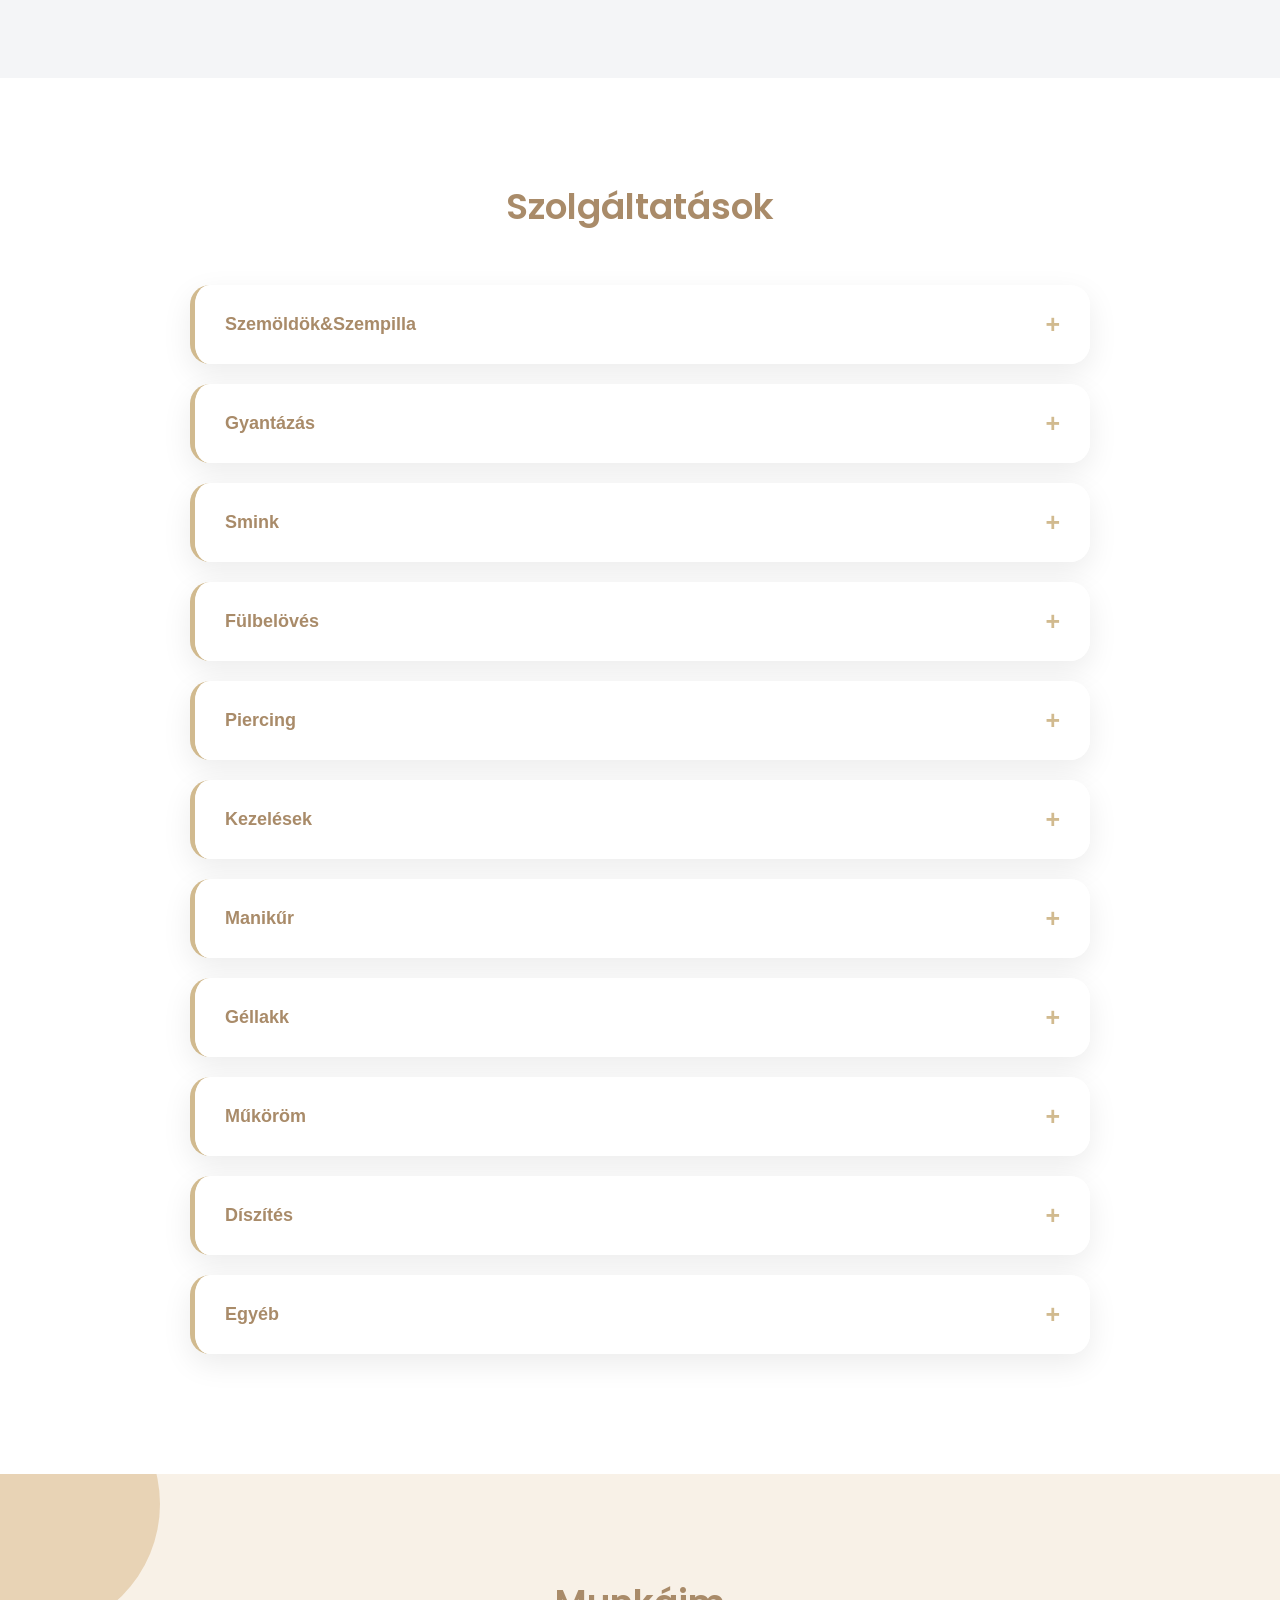
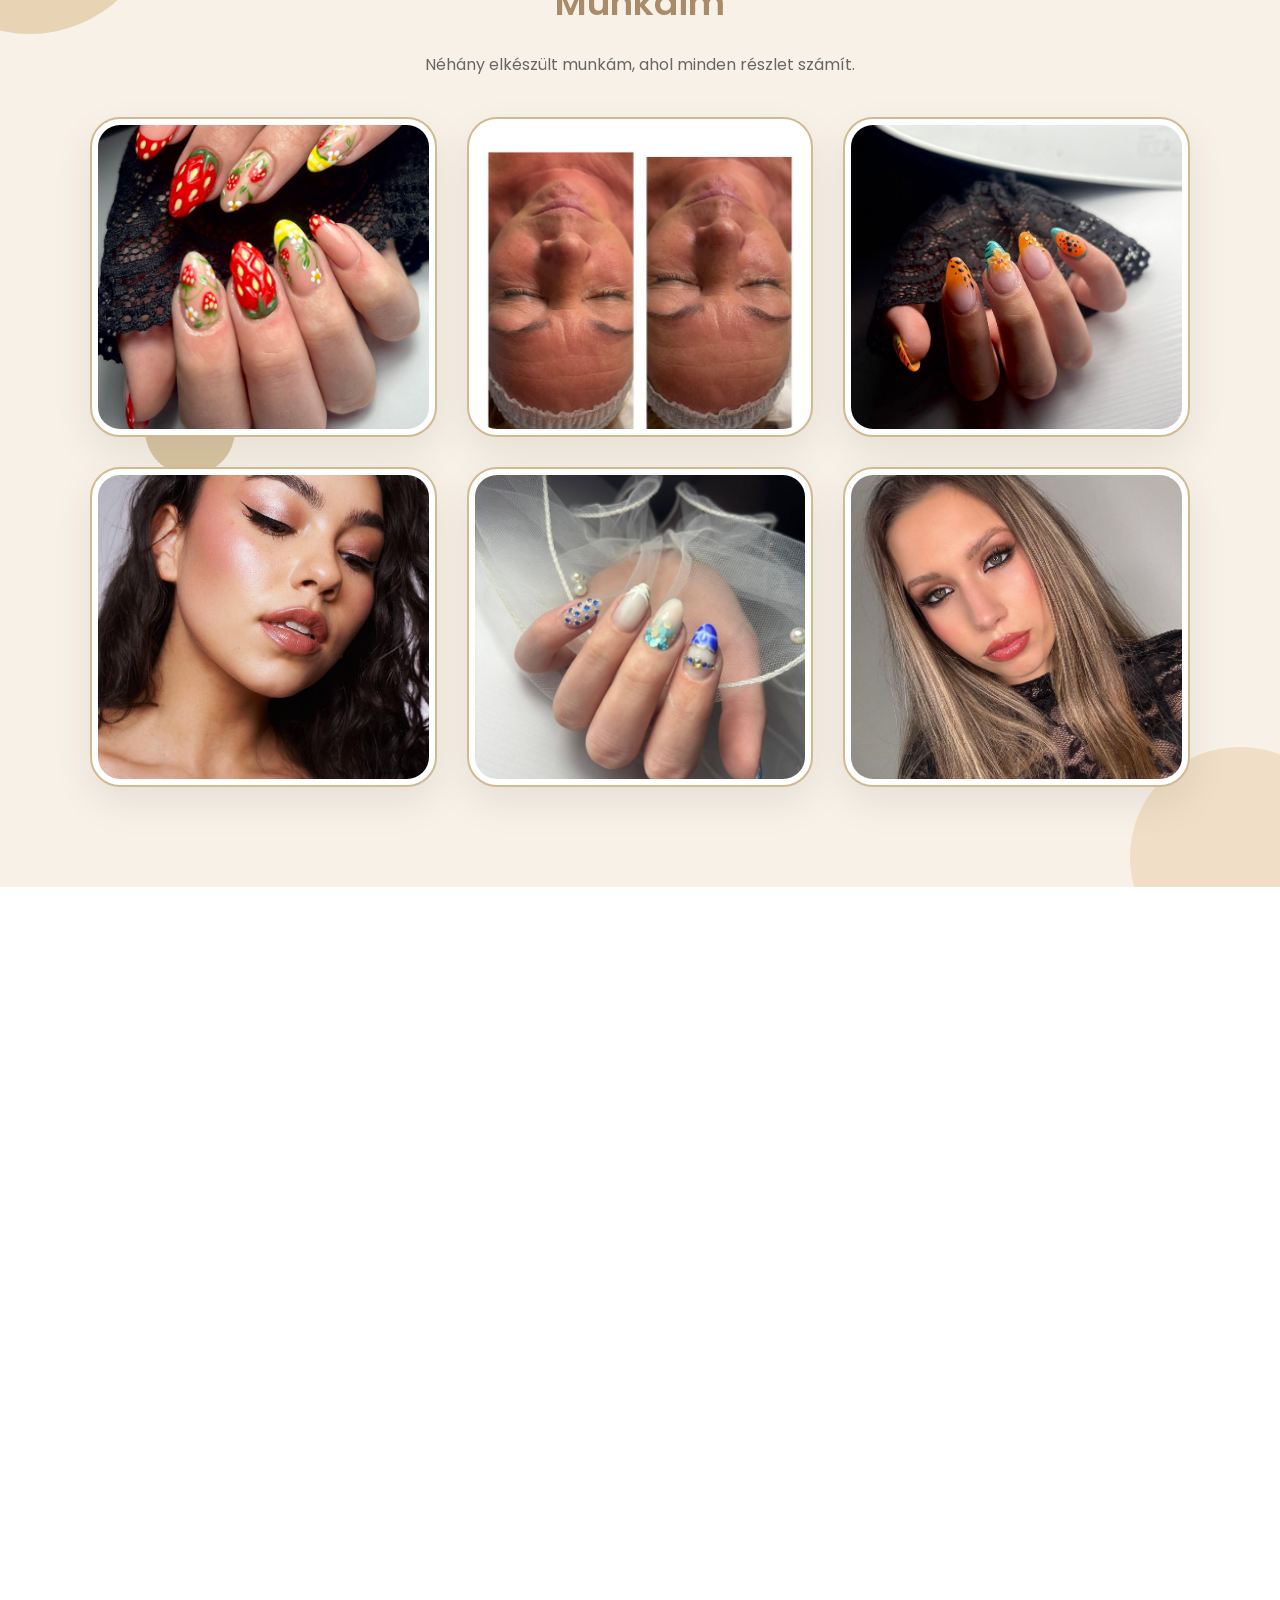
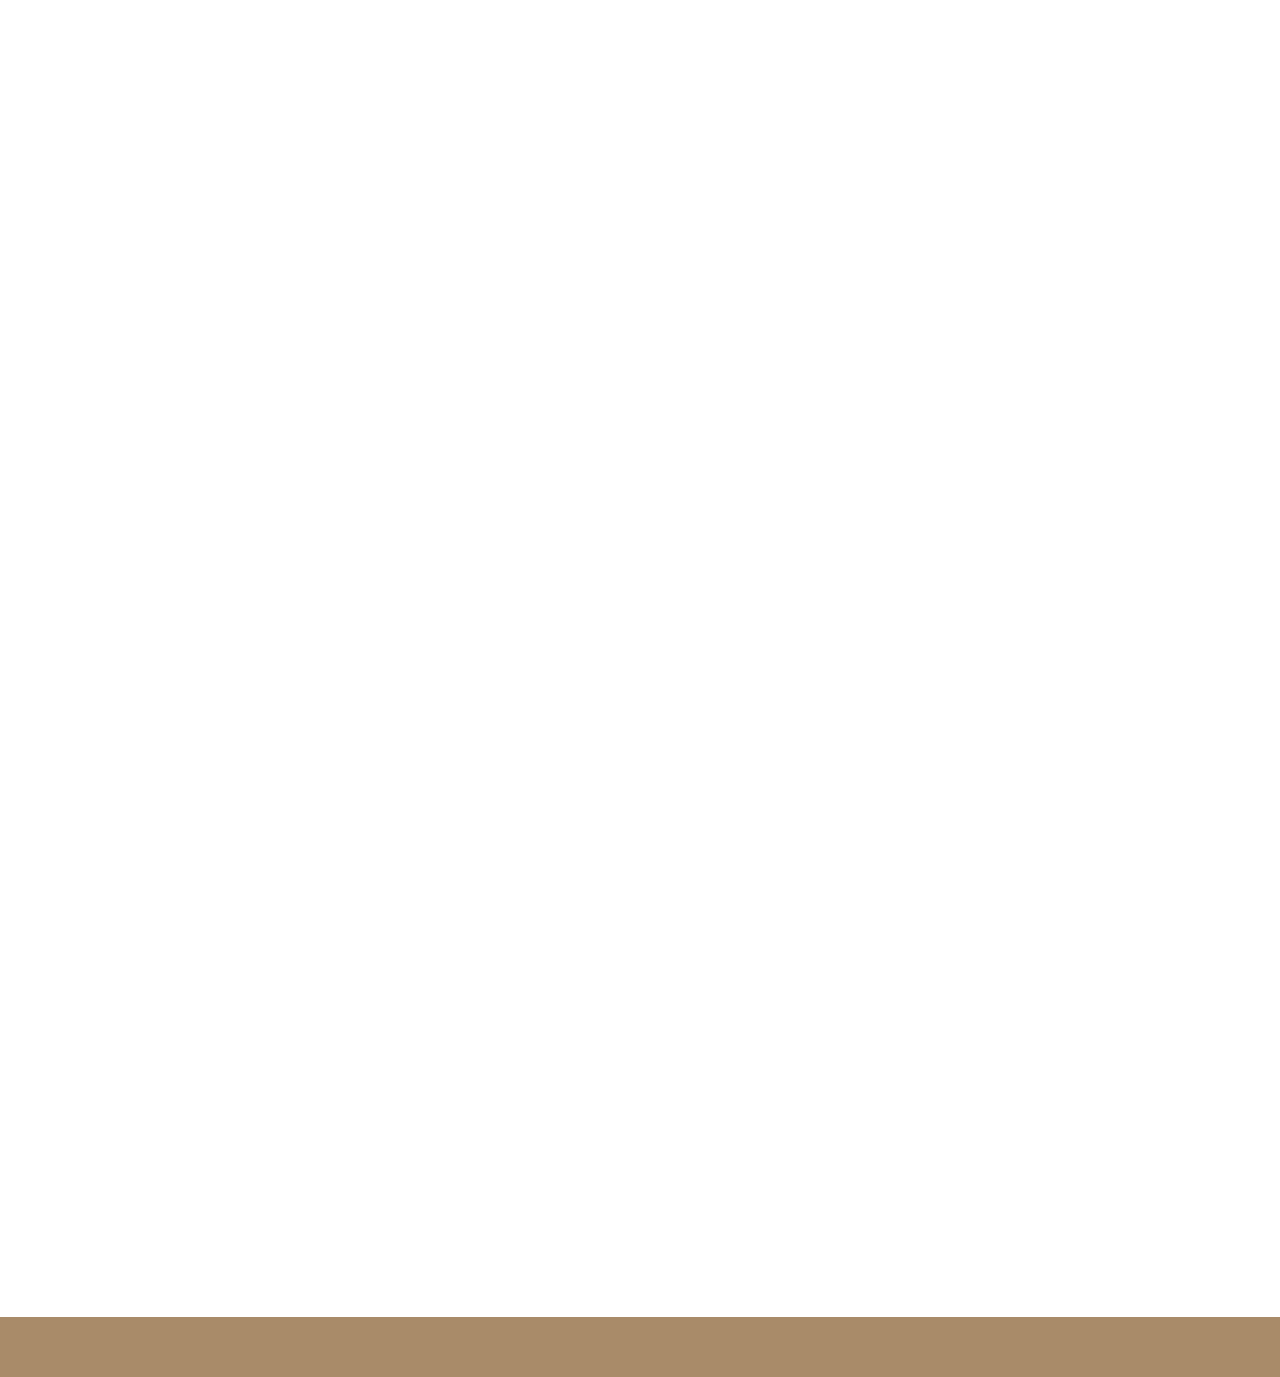
==== commit a770cb37: "Add files via upload" ====
--- a/index.html
+++ b/index.html
@@ -218,23 +218,7 @@
 
 </div>
 
-<div class="accordion-item">
-
-<button class="accordion-header">
-
-1D Műszempilla
-
-</button>
-
-<div class="accordion-content">
-
-<p> ✦ Új szett<br>
-    ✦ Töltés<br>
-    ✦ Leoldás<br></p>
-
-</div>
-
-</div>
+
 
 <div class="accordion-item">
 
@@ -993,17 +977,6 @@
 
 
 
-<div class="price-page">
-
-<h3>1D Műszempilla</h3>
-
-<p>Új szett <span>12.500.-</span></p>
-<p>Töltés <span>7200.-</span></p>
-<p>Leoldás <span>4800.-</span></p>
-
-</div>
-
-
 
 <div class="price-page">
 
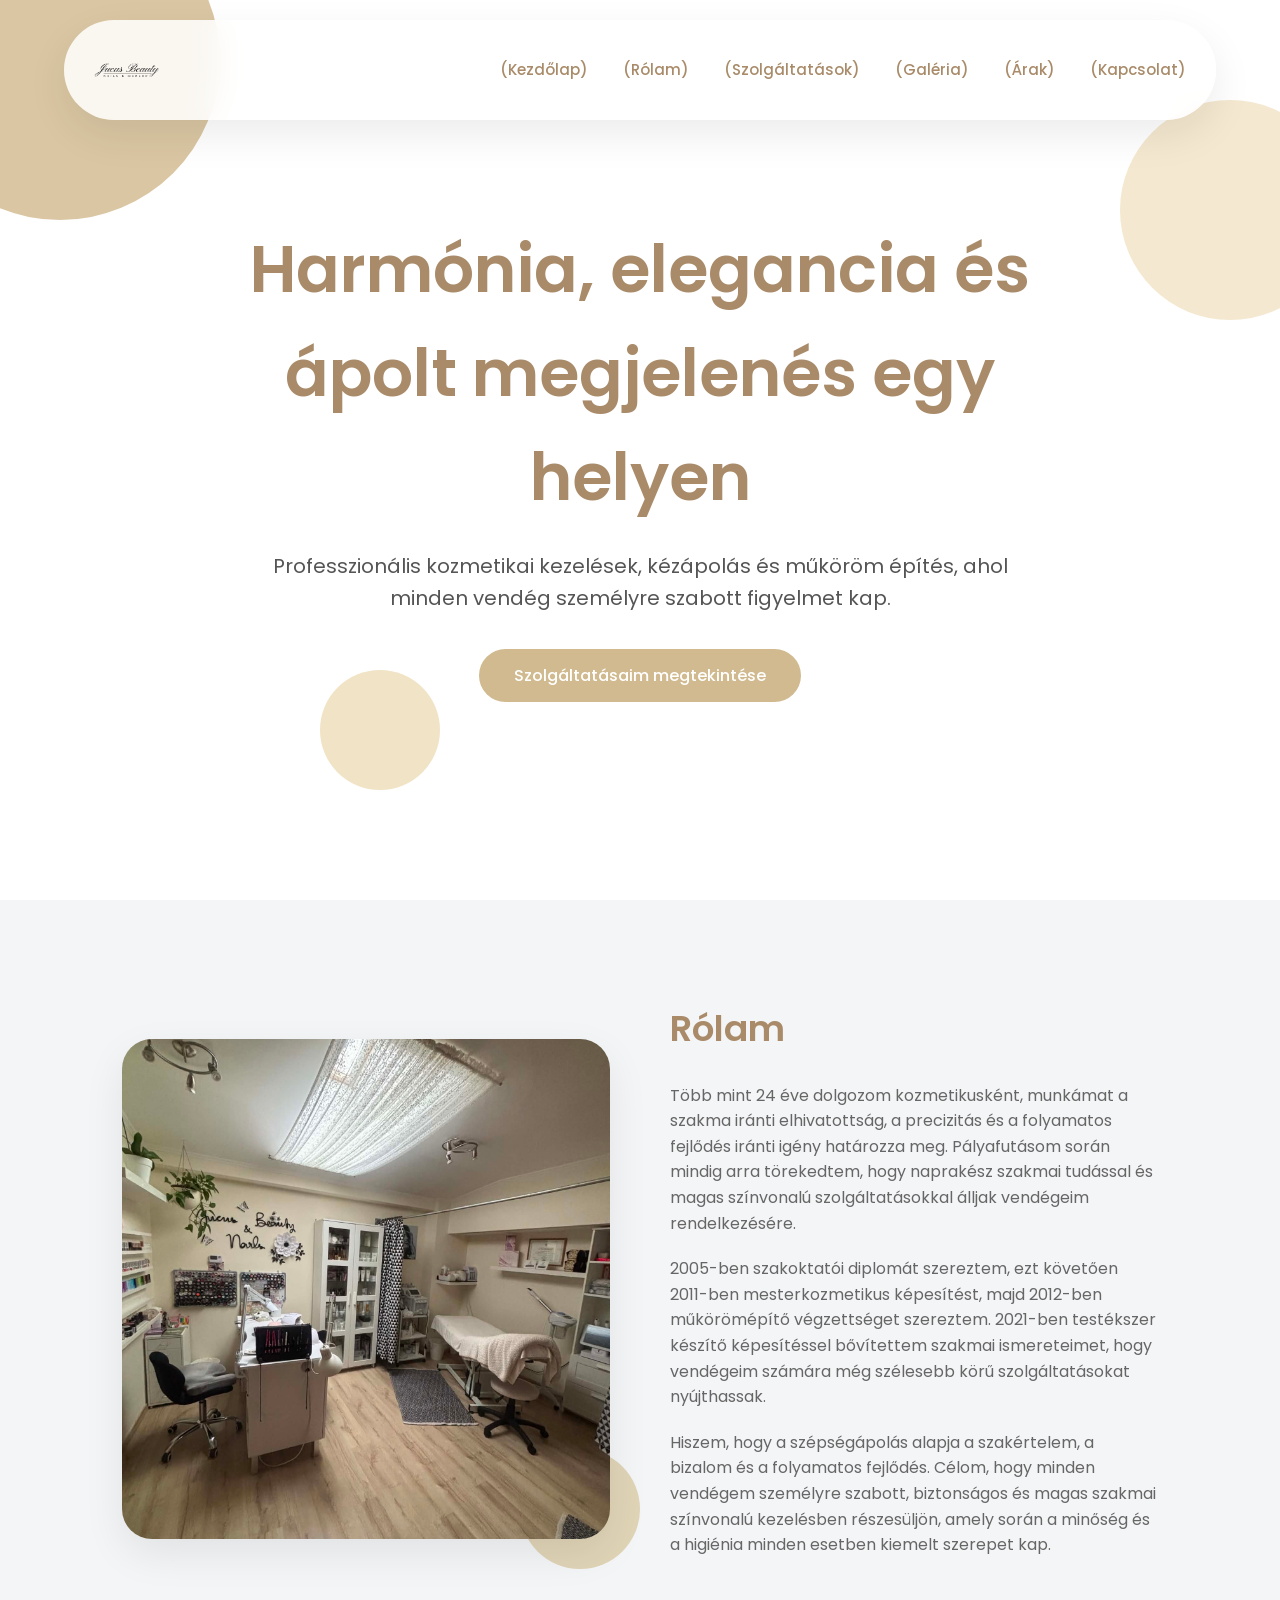
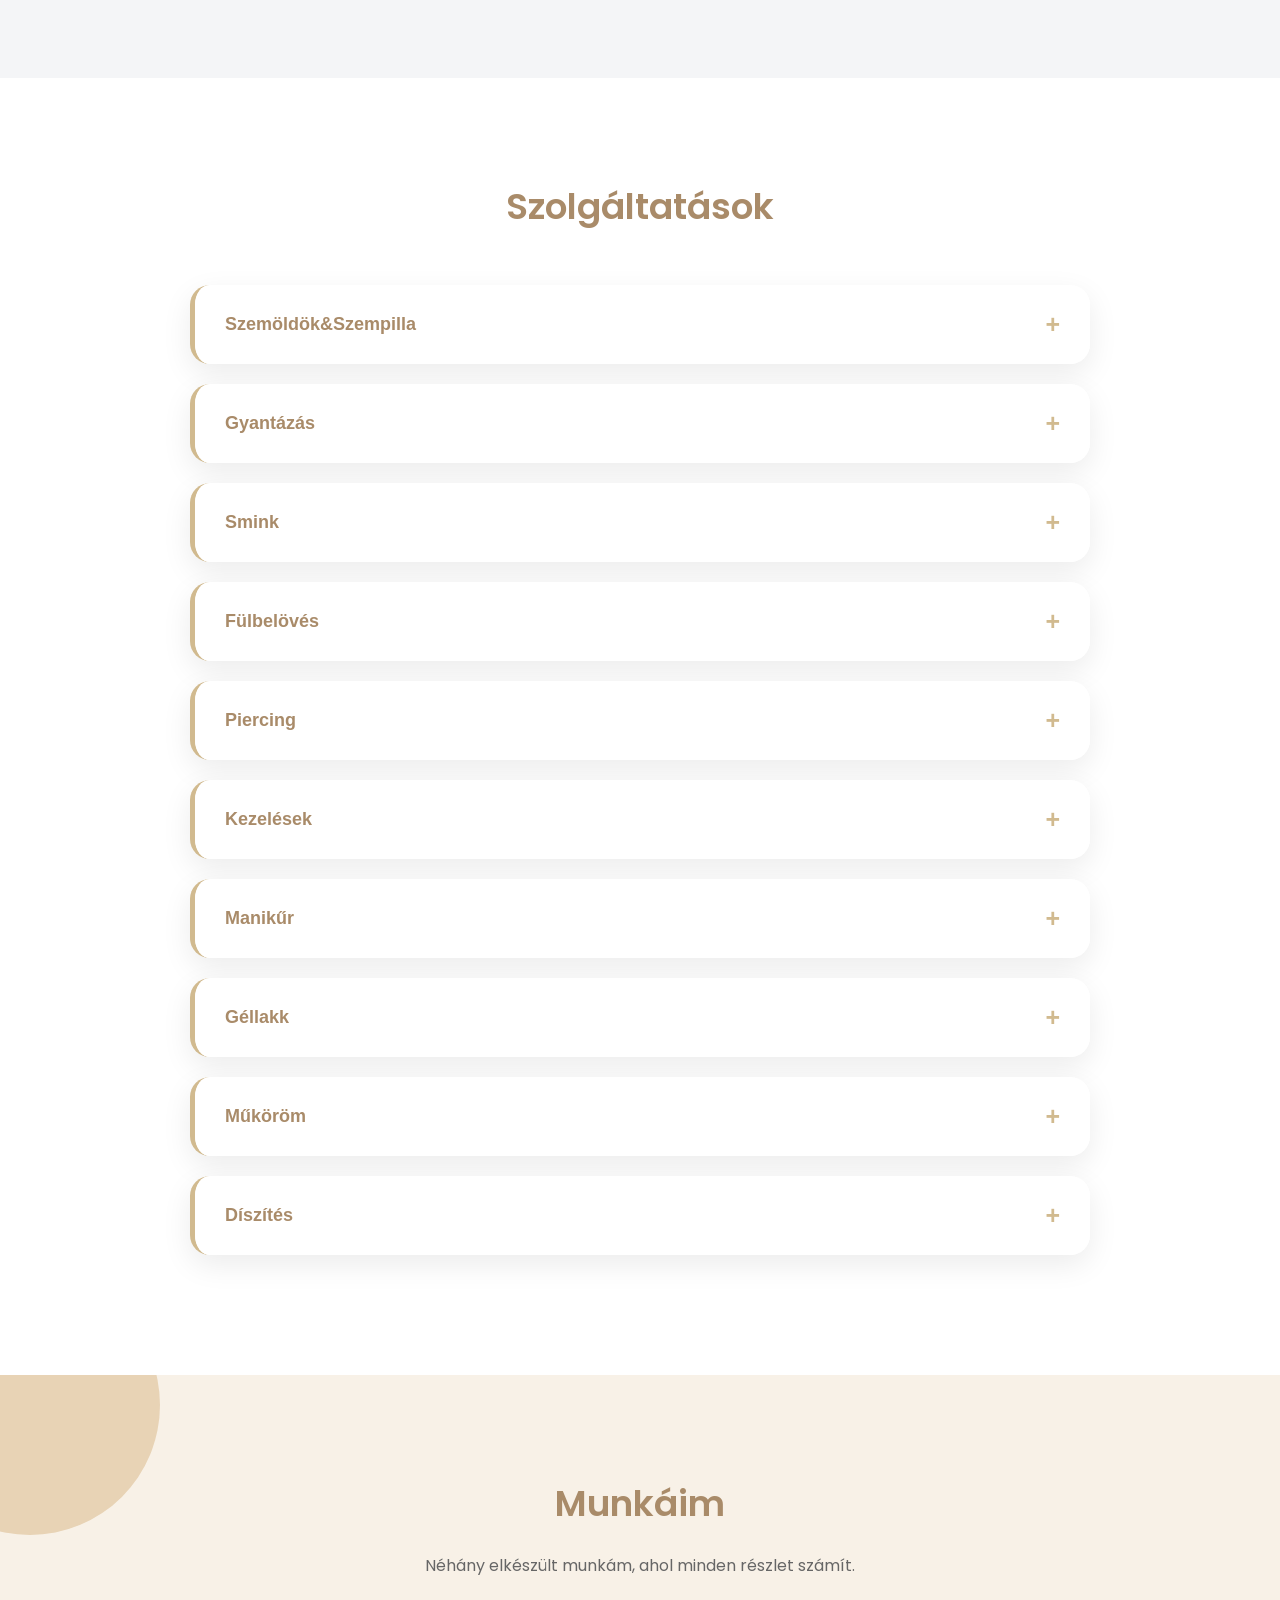
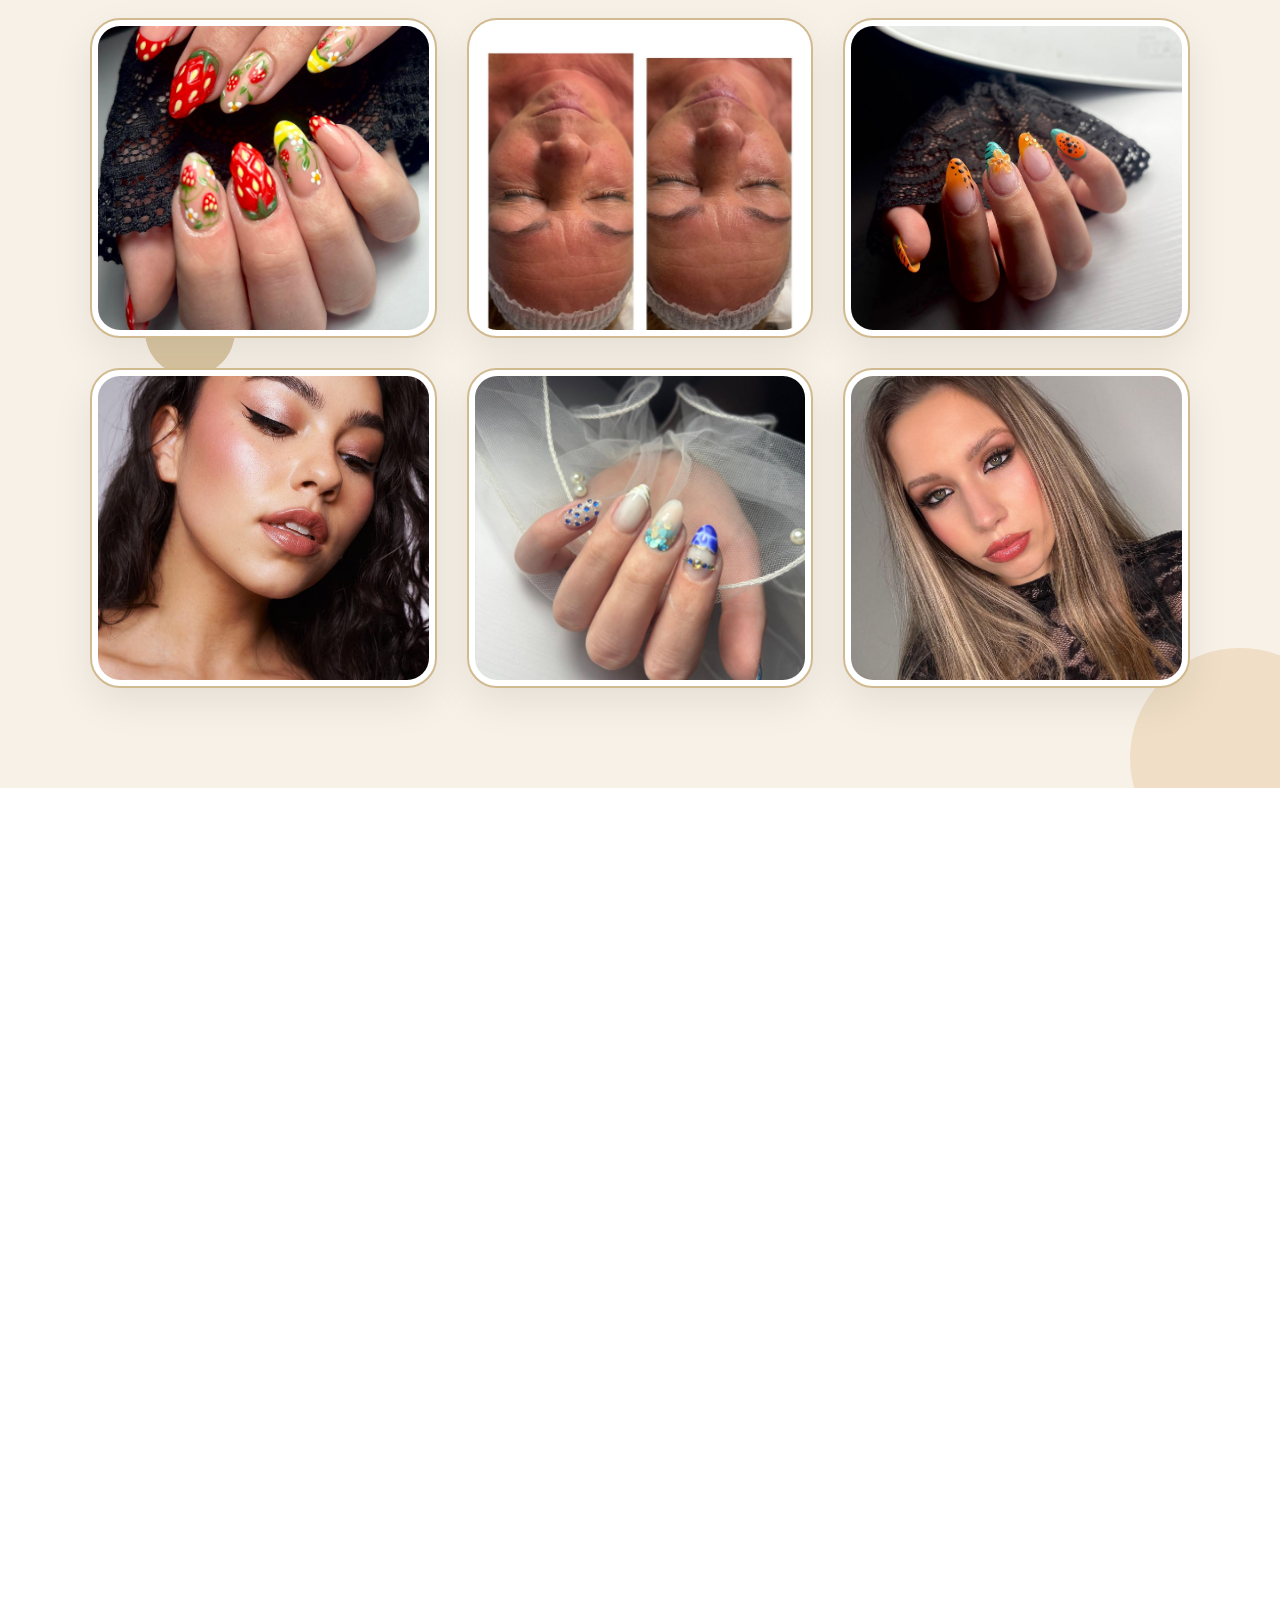
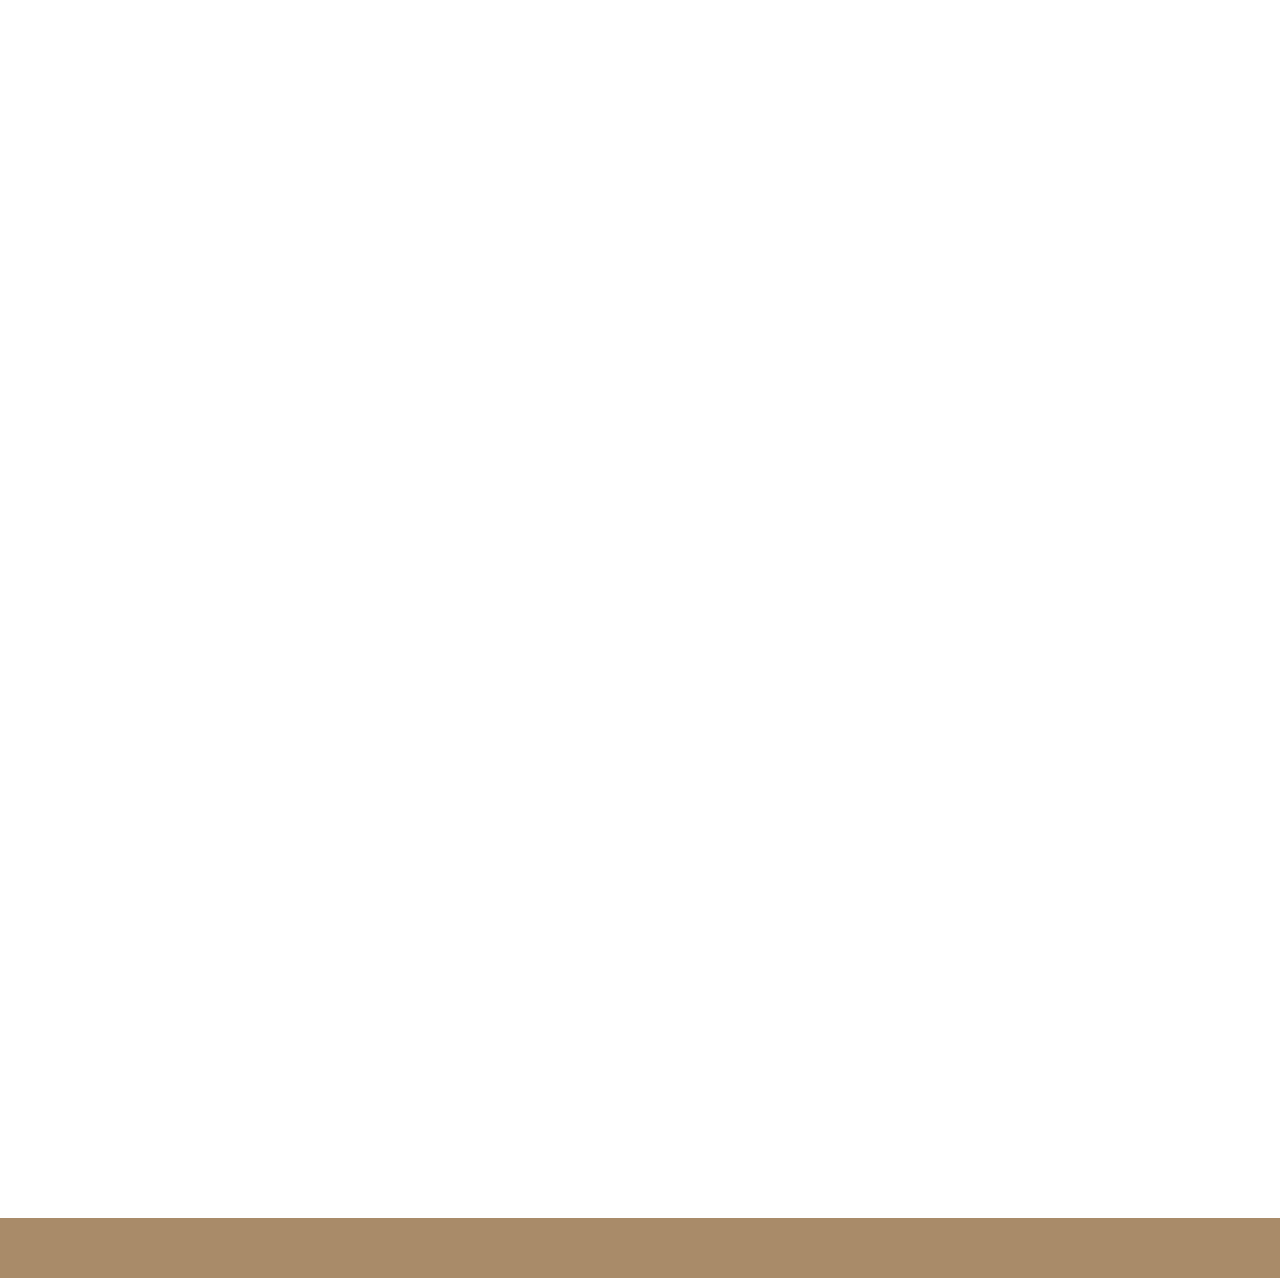
==== commit 79c7189e: "Add files via upload" ====
--- a/index.html
+++ b/index.html
@@ -812,22 +812,7 @@
 
 </div>
 
-<div class="accordion-item">
-
-<button class="accordion-header">
-
-Egyéb
-
-</button>
-
-<div class="accordion-content">
-
-<p> ✦ Javítás<br>
-    ✦ Idegen anyag eltávolítása<br></p>
-
-</div>
-
-</div>
+
 
 </div>
 
@@ -946,7 +931,7 @@
 <h3>Smink</h3>
 
 <p>Nappali smink <span>12.000.-</span></p>
-<p>Alkalmi smink <span>17.000.-</span></p>
+<p>Alkalmi smink <span>19.000.-</span></p>
 <p>Esküvői smink <span>46.000.-</span></p>
 
 </div>
@@ -1050,16 +1035,6 @@
 
 
 
-<div class="price-page">
-
-<h3>Egyéb</h3>
-
-<p>Javítás <span>Megbeszélés szerint</span></p>
-<p>Idegen anyag eltávolítás <span>6000.-</span></p>
-
-</div>
-
-
 
 <div class="price-buttons">
 
